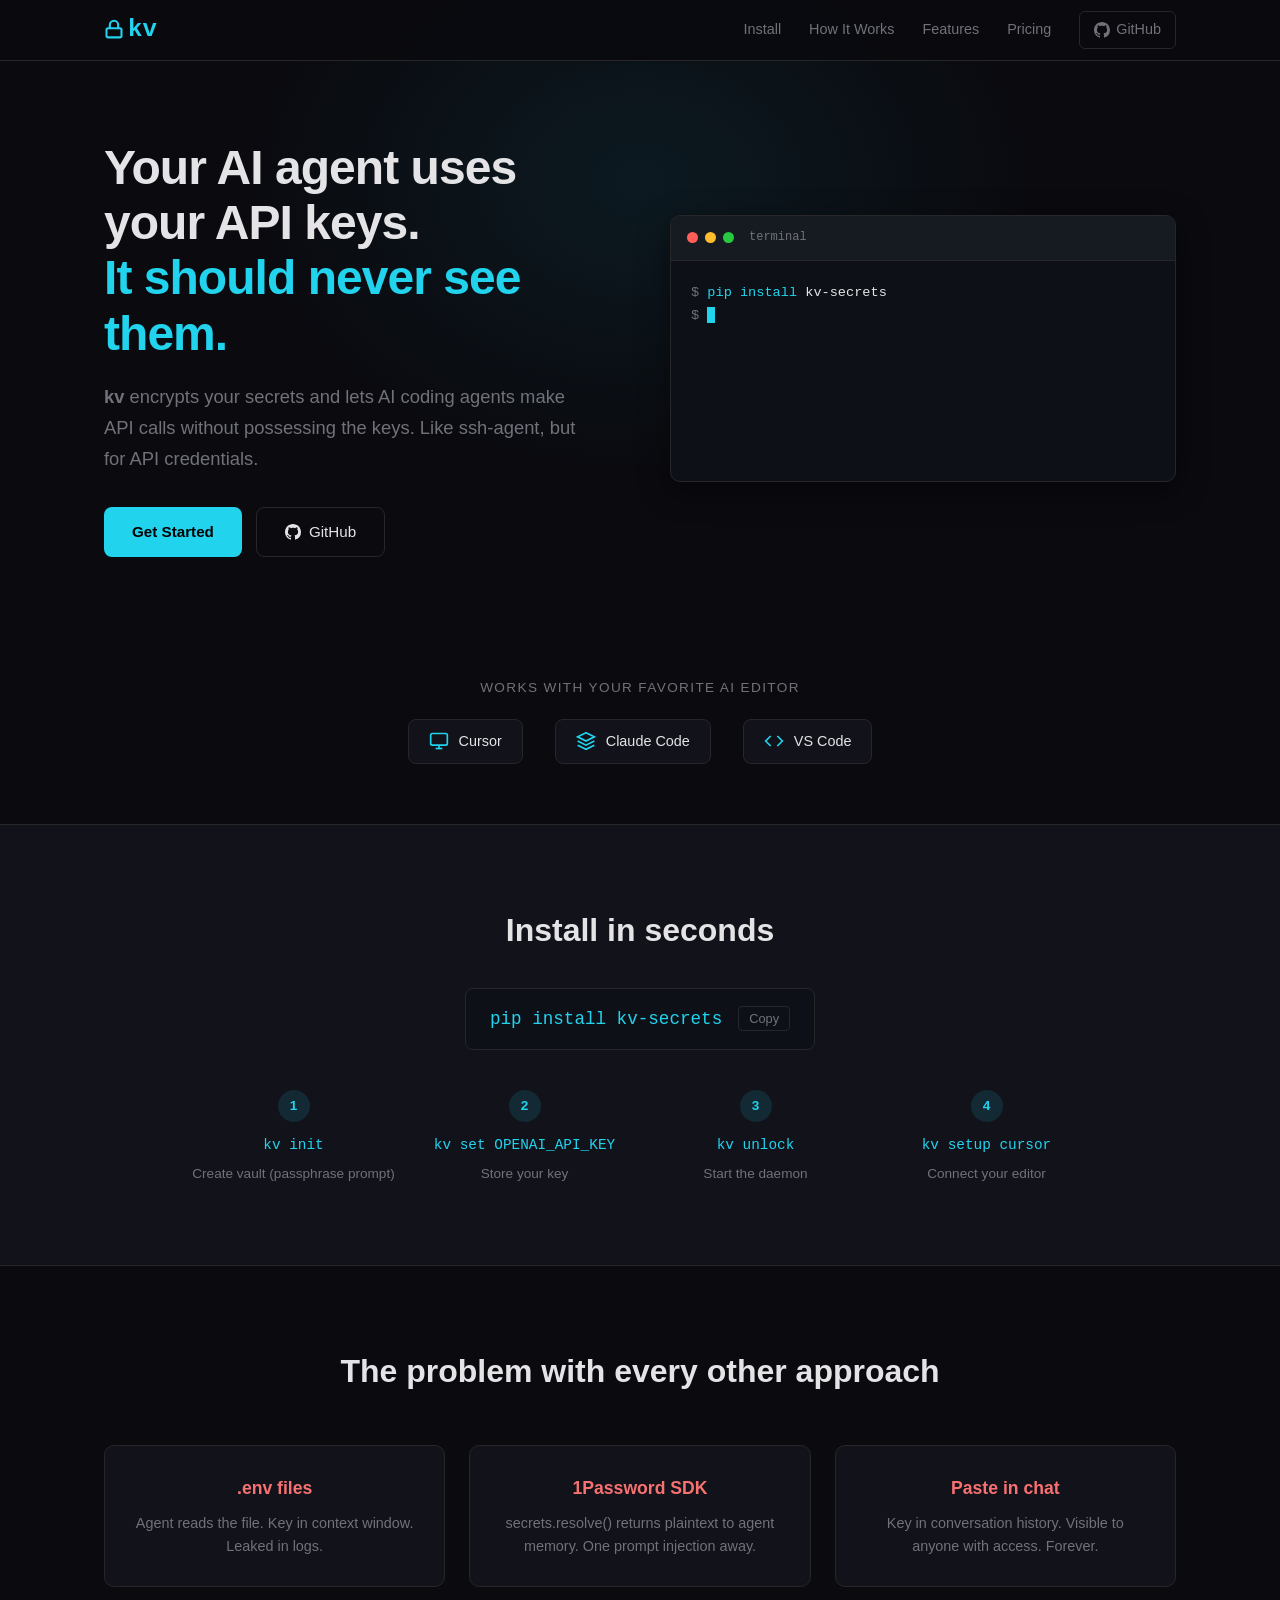
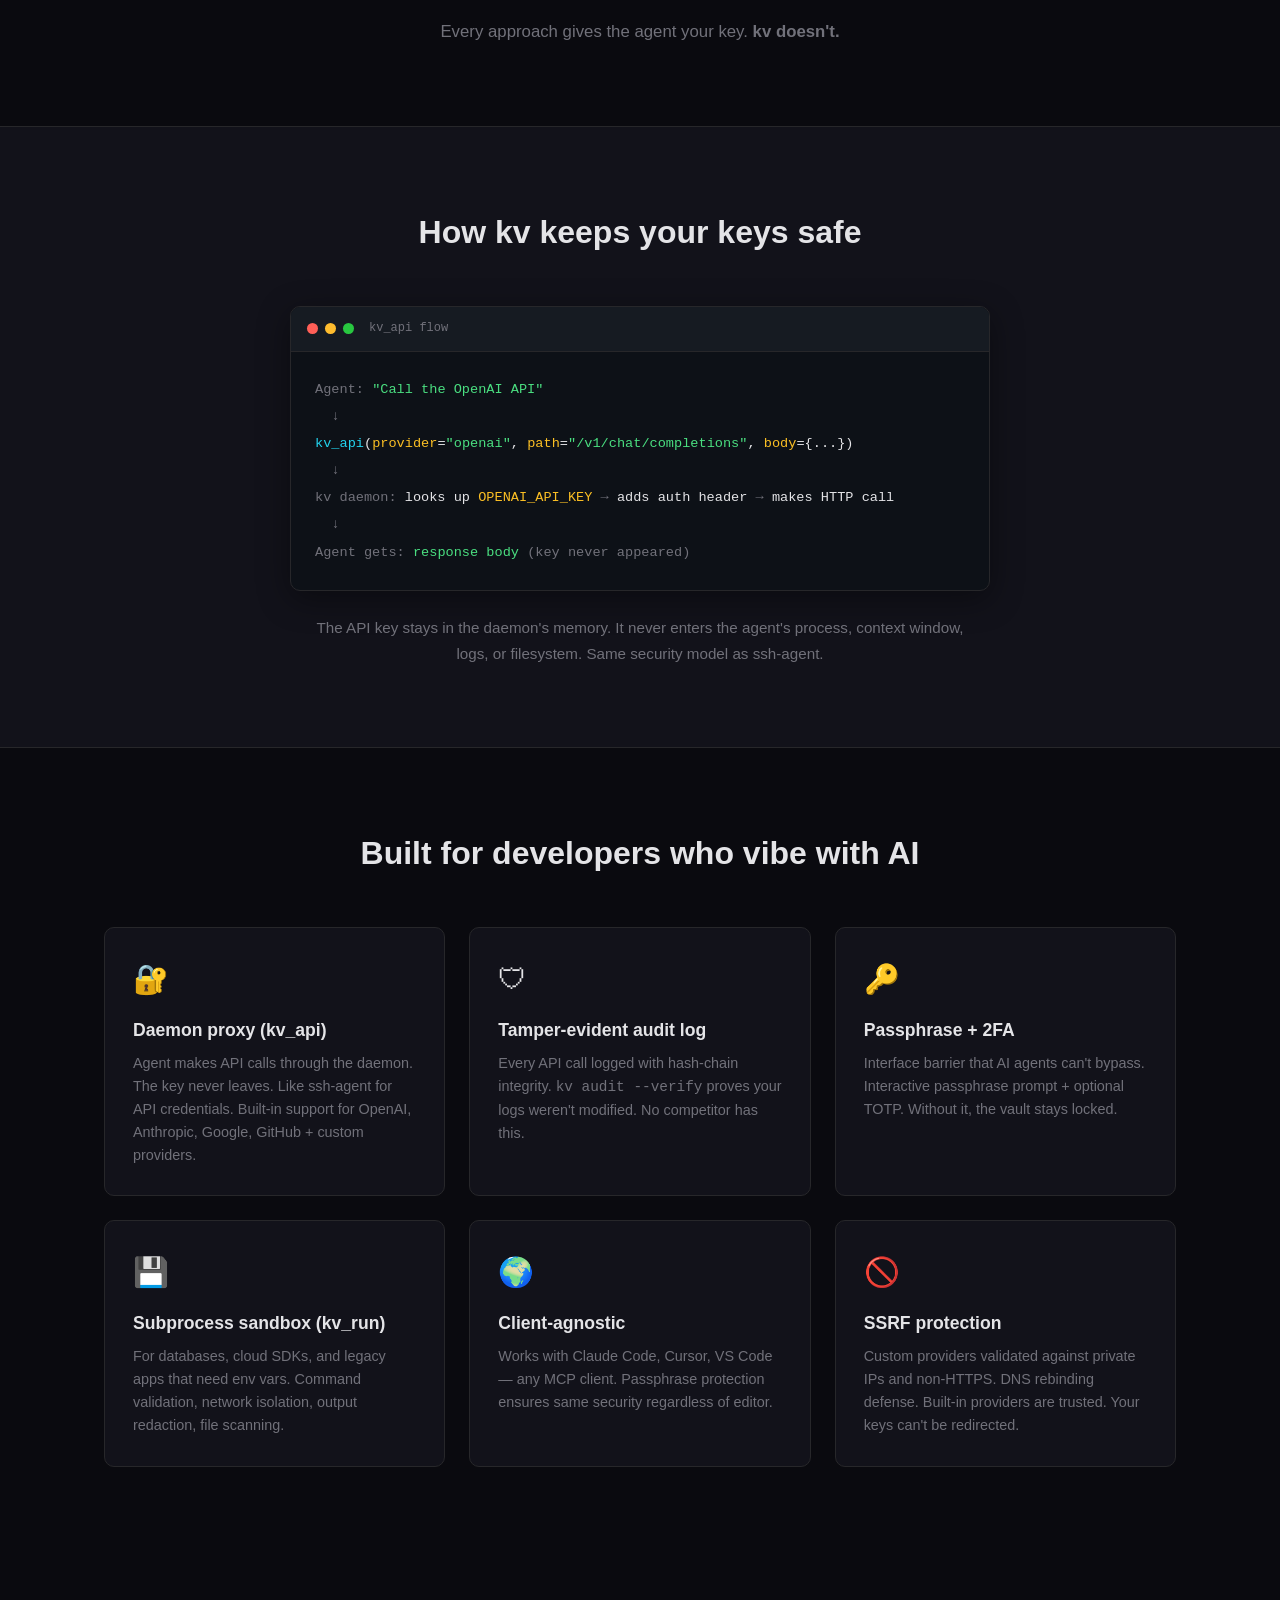
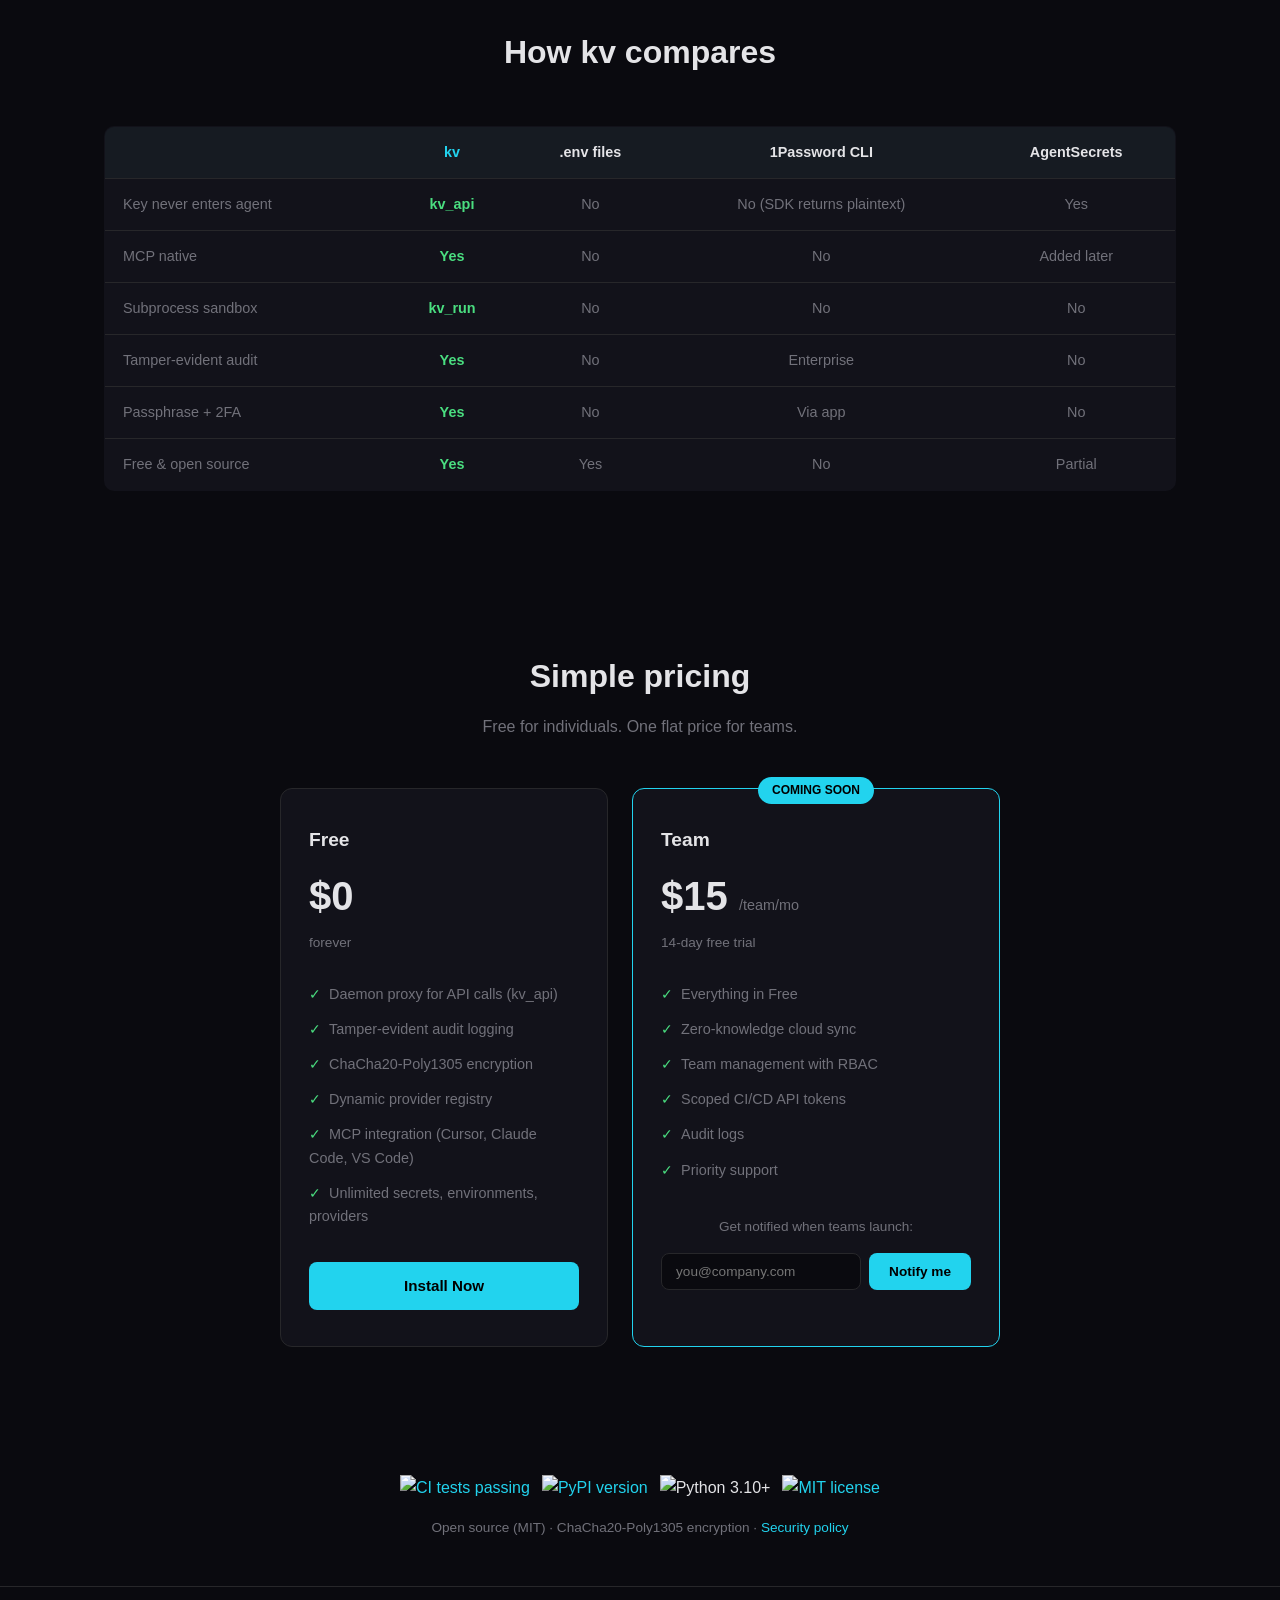
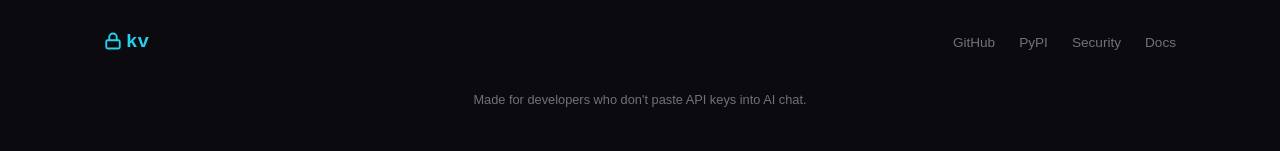
==== index.html @ 0b2876b9 "Redesign: lead with daemon model, kv_api, competitive positioning Content rewrite — same CSS/JS, new" ====
<!DOCTYPE html>
<html lang="en">
<head>
<meta charset="utf-8">
<meta name="viewport" content="width=device-width, initial-scale=1">
<title>kv — Encrypted Secrets Management for Developers & AI Agents</title>
<meta name="description" content="Stop pasting API keys into AI chat. kv encrypts secrets locally with ChaCha20-Poly1305 and lets your AI editor use them safely through MCP.">
<meta name="theme-color" content="#0a0a0f">
<meta property="og:title" content="kv — Encrypted Secrets for Developers & AI Agents">
<meta property="og:description" content="ChaCha20-Poly1305 encryption. MCP integration. Your AI agent never sees your secrets.">
<meta property="og:type" content="website">
<meta property="og:url" content="https://kvsecure.com">
<meta name="twitter:card" content="summary">
<meta name="twitter:title" content="kv — Encrypted Secrets for Developers & AI Agents">
<meta name="twitter:description" content="ChaCha20-Poly1305 encryption. MCP integration. Your AI agent never sees your secrets.">
<link rel="canonical" href="https://kvsecure.com/">
<script type="application/ld+json">
{"@context":"https://schema.org","@type":"SoftwareApplication","name":"kv","description":"Encrypted secrets management for developers and AI agents. ChaCha20-Poly1305 encryption with MCP integration.","url":"https://kvsecure.com","applicationCategory":"DeveloperApplication","operatingSystem":"Windows, macOS, Linux","offers":{"@type":"Offer","price":"0","priceCurrency":"USD"},"author":{"@type":"Organization","name":"kvsecure"}}
</script>
<link rel="icon" href="data:image/svg+xml,<svg xmlns='http://www.w3.org/2000/svg' viewBox='0 0 100 100'><text y='.9em' font-size='90'>&#x1F510;</text></svg>">
<style>
/* ── Variables ─────────────────────────────────────────── */
:root {
  --bg:          #0a0a0f;
  --bg-card:     #12121a;
  --bg-terminal: #0d1117;
  --bg-terminal-bar: #161b22;
  --text:        #e4e4e7;
  --text-muted:  #71717a;
  --accent:      #22d3ee;
  --accent-dim:  rgba(34,211,238,0.12);
  --green:       #4ade80;
  --yellow:      #fbbf24;
  --red:         #f87171;
  --border:      #27272a;
  --font:        -apple-system, BlinkMacSystemFont, "Segoe UI", Roboto, sans-serif;
  --mono:        "SF Mono", "Cascadia Code", "JetBrains Mono", "Fira Code", Consolas, monospace;
}

/* ── Reset / Base ──────────────────────────────────────── */
*, *::before, *::after { box-sizing: border-box; margin: 0; padding: 0; }
html { scroll-behavior: smooth; }
body {
  font-family: var(--font);
  background: var(--bg);
  color: var(--text);
  line-height: 1.6;
  -webkit-font-smoothing: antialiased;
}
a { color: var(--accent); text-decoration: none; }
a:hover { text-decoration: underline; }

/* ── Layout ────────────────────────────────────────────── */
.container { max-width: 1120px; margin: 0 auto; padding: 0 24px; }
section { padding: 80px 0; }

/* ── Skip link + Focus ────────────────────────────────── */
.skip-link {
  position: absolute; top: -100px; left: 16px;
  background: var(--accent); color: #000; padding: 8px 16px;
  border-radius: 4px; font-weight: 600; font-size: 0.9rem; z-index: 200;
}
.skip-link:focus { top: 8px; }
:focus-visible { outline: 2px solid var(--accent); outline-offset: 2px; }

/* ── Nav ───────────────────────────────────────────────── */
nav {
  position: fixed; top: 0; left: 0; right: 0; z-index: 100;
  background: rgba(10,10,15,0.85);
  backdrop-filter: blur(12px);
  border-bottom: 1px solid var(--border);
}
.nav-inner {
  max-width: 1120px; margin: 0 auto; padding: 0 24px;
  display: flex; align-items: center; justify-content: space-between;
  height: 60px;
}
.nav-logo { font-size: 1.5rem; font-weight: 700; color: var(--accent); font-family: var(--mono); }
.nav-links { display: flex; gap: 28px; align-items: center; }
.nav-links a { color: var(--text-muted); font-size: 0.9rem; }
.nav-links a:hover { color: var(--text); text-decoration: none; }
.nav-gh {
  display: inline-flex; align-items: center; gap: 6px;
  padding: 6px 14px; border: 1px solid var(--border); border-radius: 6px;
  font-size: 0.85rem; color: var(--text);
}
.nav-gh:hover { border-color: var(--text-muted); text-decoration: none; }
.nav-toggle { display: none; background: none; border: none; color: var(--text); font-size: 1.5rem; cursor: pointer; }

/* ── Hero ──────────────────────────────────────────────── */
.hero {
  padding-top: 140px; padding-bottom: 80px;
  position: relative; overflow: hidden;
}
.hero::before {
  content: "";
  position: absolute;
  top: -120px; left: 50%; transform: translateX(-50%);
  width: 800px; height: 600px;
  background: radial-gradient(ellipse, rgba(34,211,238,0.08) 0%, transparent 70%);
  pointer-events: none;
}
.hero-grid { display: grid; grid-template-columns: 1fr 1fr; gap: 60px; align-items: center; position: relative; }
.hero h1 { font-size: 3rem; line-height: 1.15; font-weight: 800; letter-spacing: -0.02em; margin-bottom: 20px; }
.hero h1 span { color: var(--accent); }
.hero .sub { font-size: 1.15rem; color: var(--text-muted); line-height: 1.7; margin-bottom: 32px; max-width: 480px; }
.hero-ctas { display: flex; gap: 14px; flex-wrap: wrap; }
.btn-primary {
  display: inline-flex; align-items: center; gap: 8px;
  padding: 12px 28px; background: var(--accent); color: #000; font-weight: 600;
  border-radius: 8px; font-size: 0.95rem; transition: opacity 0.15s;
}
.btn-primary:hover { opacity: 0.85; text-decoration: none; }
.btn-outline {
  display: inline-flex; align-items: center; gap: 8px;
  padding: 12px 28px; border: 1px solid var(--border); color: var(--text);
  border-radius: 8px; font-size: 0.95rem; transition: border-color 0.15s;
}
.btn-outline:hover { border-color: var(--text-muted); text-decoration: none; }

/* ── Works With ───────────────────────────────────────── */
.works-with {
  text-align: center; padding: 40px 0 60px;
}
.works-with p {
  font-size: 0.85rem; color: var(--text-muted); text-transform: uppercase;
  letter-spacing: 0.1em; margin-bottom: 20px;
}
.editor-badges {
  display: flex; justify-content: center; gap: 32px; flex-wrap: wrap;
}
.editor-badge {
  display: flex; align-items: center; gap: 10px;
  padding: 10px 20px;
  background: var(--bg-card); border: 1px solid var(--border); border-radius: 8px;
  font-size: 0.9rem; color: var(--text); font-weight: 500;
  transition: border-color 0.2s;
}
.editor-badge:hover { border-color: var(--accent); }
.editor-badge svg { width: 20px; height: 20px; }

/* ── Terminal ──────────────────────────────────────────── */
.terminal {
  background: var(--bg-terminal);
  border: 1px solid var(--border);
  border-radius: 10px;
  overflow: hidden;
  box-shadow: 0 8px 32px rgba(0,0,0,0.4);
}
.terminal-bar {
  display: flex; align-items: center; gap: 7px;
  padding: 12px 16px;
  background: var(--bg-terminal-bar);
  border-bottom: 1px solid var(--border);
}
.dot { width: 11px; height: 11px; border-radius: 50%; }
.dot-r { background: #ff5f57; }
.dot-y { background: #febc2e; }
.dot-g { background: #28c840; }
.terminal-bar span { margin-left: 8px; font-size: 0.75rem; color: var(--text-muted); font-family: var(--mono); }
.terminal pre {
  padding: 20px; margin: 0;
  font-family: var(--mono); font-size: 0.85rem; line-height: 1.75;
  overflow-x: auto; color: var(--text);
}
.terminal .p  { color: var(--text-muted); }
.terminal .c  { color: var(--accent); }
.terminal .v  { color: var(--green); }
.terminal .k  { color: var(--yellow); }
.terminal .o  { color: var(--text-muted); }
.terminal .r  { color: var(--red); }

/* Hero terminal typing cursor */
#hero-terminal pre { min-height: 220px; }
.cursor-blink {
  display: inline-block; width: 8px; height: 16px;
  background: var(--accent); vertical-align: text-bottom;
  animation: blink 1s step-end infinite;
}
@keyframes blink { 50% { opacity: 0; } }

/* ── Install ───────────────────────────────────────────── */
.install { text-align: center; background: var(--bg-card); border-top: 1px solid var(--border); border-bottom: 1px solid var(--border); }
.install h2 { font-size: 2rem; margin-bottom: 32px; font-weight: 700; }
.install-cmd {
  display: inline-flex; align-items: center; gap: 16px;
  background: var(--bg-terminal); border: 1px solid var(--border); border-radius: 8px;
  padding: 16px 24px; font-family: var(--mono); font-size: 1.1rem;
  margin-bottom: 40px;
}
.install-cmd code { color: var(--accent); }
.copy-btn {
  background: none; border: 1px solid var(--border); color: var(--text-muted);
  padding: 4px 10px; border-radius: 4px; cursor: pointer; font-size: 0.8rem;
  font-family: var(--font); transition: color 0.15s;
}
.copy-btn:hover { color: var(--text); border-color: var(--text-muted); }
.quickstart { display: grid; grid-template-columns: repeat(4, 1fr); gap: 24px; max-width: 900px; margin: 0 auto; }
.qs-step { text-align: center; }
.qs-step .num { display: inline-flex; align-items: center; justify-content: center; width: 32px; height: 32px; border-radius: 50%; background: var(--accent-dim); color: var(--accent); font-weight: 700; font-size: 0.85rem; margin-bottom: 12px; }
.qs-step code { display: block; font-family: var(--mono); font-size: 0.9rem; color: var(--accent); margin-bottom: 6px; }
.qs-step p { font-size: 0.85rem; color: var(--text-muted); }

/* ── The Problem ──────────────────────────────────────── */
.the-problem h2 { font-size: 2rem; text-align: center; margin-bottom: 48px; font-weight: 700; }
.problem-grid { display: grid; grid-template-columns: repeat(3, 1fr); gap: 24px; margin-bottom: 32px; }
.problem-card {
  background: var(--bg-card); border: 1px solid var(--border); border-radius: 10px;
  padding: 28px; text-align: center;
}
.problem-card h3 { font-size: 1.1rem; margin-bottom: 10px; font-weight: 600; color: var(--red); }
.problem-card p { font-size: 0.9rem; color: var(--text-muted); line-height: 1.6; }
.problem-bottom { text-align: center; font-size: 1.05rem; color: var(--text-muted); }

/* ── How kv Works ─────────────────────────────────────── */
.how-kv-works { background: var(--bg-card); border-top: 1px solid var(--border); border-bottom: 1px solid var(--border); }
.how-kv-works h2 { font-size: 2rem; text-align: center; margin-bottom: 48px; font-weight: 700; }
.how-kv-works .terminal { max-width: 700px; margin: 0 auto 24px; }
.how-kv-works .terminal pre { font-size: 0.85rem; padding: 24px; line-height: 2; }
.how-kv-caption { text-align: center; max-width: 680px; margin: 0 auto; font-size: 0.95rem; color: var(--text-muted); line-height: 1.7; }

/* ── Features ──────────────────────────────────────────── */
.features h2 { font-size: 2rem; text-align: center; margin-bottom: 48px; font-weight: 700; }
.features-grid { display: grid; grid-template-columns: repeat(3, 1fr); gap: 24px; }
.feature-card {
  background: var(--bg-card); border: 1px solid var(--border); border-radius: 10px;
  padding: 28px; transition: border-color 0.2s, transform 0.2s;
}
.feature-card:hover { border-color: var(--accent); }
.feature-icon { font-size: 1.8rem; margin-bottom: 14px; }
.feature-card h3 { font-size: 1.1rem; margin-bottom: 8px; font-weight: 600; }
.feature-card p { font-size: 0.9rem; color: var(--text-muted); line-height: 1.6; }
.coming { display: inline-block; font-size: 0.7rem; background: var(--accent-dim); color: var(--accent); padding: 2px 8px; border-radius: 4px; margin-left: 8px; vertical-align: middle; }

/* ── Comparison ───────────────────────────────────────── */
.comparison h2 { font-size: 2rem; text-align: center; margin-bottom: 48px; font-weight: 700; }
.comparison-table-wrap { overflow-x: auto; }
.comparison-table {
  width: 100%; border-collapse: collapse; font-size: 0.9rem;
  background: var(--bg-card); border: 1px solid var(--border); border-radius: 10px;
  overflow: hidden;
}
.comparison-table th, .comparison-table td {
  padding: 14px 18px; text-align: center; border-bottom: 1px solid var(--border);
}
.comparison-table th { font-weight: 600; color: var(--text); background: var(--bg-terminal-bar); }
.comparison-table th:first-child, .comparison-table td:first-child { text-align: left; font-weight: 500; }
.comparison-table td { color: var(--text-muted); }
.comparison-table td:nth-child(2) { color: var(--green); font-weight: 600; }
.comparison-table tr:last-child td { border-bottom: none; }
.comparison-table thead th:nth-child(2) { color: var(--accent); }

/* ── Pricing ───────────────────────────────────────────── */
.pricing h2 { font-size: 2rem; text-align: center; margin-bottom: 12px; font-weight: 700; }
.pricing .sub { text-align: center; color: var(--text-muted); margin-bottom: 48px; font-size: 1rem; }
.pricing-grid { display: grid; grid-template-columns: repeat(2, 1fr); gap: 24px; max-width: 720px; margin: 0 auto; }
.price-card {
  background: var(--bg-card); border: 1px solid var(--border); border-radius: 12px;
  padding: 36px 28px; position: relative; transition: border-color 0.2s, transform 0.2s;
}
.price-card.featured { border-color: var(--accent); }
.price-card .badge {
  position: absolute; top: -12px; left: 50%; transform: translateX(-50%);
  background: var(--accent); color: #000; font-size: 0.75rem; font-weight: 700;
  padding: 4px 14px; border-radius: 20px;
}
.price-card h3 { font-size: 1.2rem; margin-bottom: 8px; }
.price-amount { font-size: 2.5rem; font-weight: 800; margin-bottom: 4px; }
.price-amount small { font-size: 0.9rem; font-weight: 400; color: var(--text-muted); }
.price-period { font-size: 0.85rem; color: var(--text-muted); margin-bottom: 24px; }
.price-features { list-style: none; margin-bottom: 28px; }
.price-features li { padding: 6px 0; font-size: 0.9rem; color: var(--text-muted); }
.price-features li::before { content: "\2713 "; color: var(--green); margin-right: 8px; }
.price-cta { display: block; text-align: center; padding: 12px; border-radius: 8px; font-weight: 600; font-size: 0.95rem; }
.price-cta-primary { background: var(--accent); color: #000; }
.price-cta-primary:hover { opacity: 0.85; text-decoration: none; }
.price-cta-soon {
  background: var(--bg); border: 1px solid var(--border); color: var(--text-muted);
  cursor: default;
}

/* ── Footer ────────────────────────────────────────────── */
footer {
  border-top: 1px solid var(--border);
  padding: 40px 0;
}
.footer-inner { display: flex; justify-content: space-between; align-items: center; flex-wrap: wrap; gap: 16px; }
.footer-brand { font-family: var(--mono); font-weight: 700; color: var(--accent); font-size: 1.2rem; }
.footer-links { display: flex; gap: 24px; }
.footer-links a { color: var(--text-muted); font-size: 0.85rem; }
.footer-links a:hover { color: var(--text); }
.footer-tagline { width: 100%; text-align: center; color: var(--text-muted); font-size: 0.8rem; margin-top: 16px; }

/* ── Trust Strip ───────────────────────────────────────── */
.trust-strip { text-align: center; padding: 48px 0; }
.trust-badges { display: flex; gap: 12px; justify-content: center; flex-wrap: wrap; margin-bottom: 16px; }
.trust-badges img { height: 22px; }
.trust-text { color: var(--text-muted); font-size: 0.85rem; }
.trust-text a { color: var(--accent); }

/* ── Waitlist ──────────────────────────────────────────── */
.waitlist-form { display: flex; gap: 8px; margin-top: 16px; max-width: 360px; }
.waitlist-form input { flex: 1; padding: 10px 14px; border: 1px solid var(--border); border-radius: 8px; background: var(--bg); color: var(--text); font-size: 0.85rem; font-family: var(--font); }
.waitlist-form input:focus { outline: none; border-color: var(--accent); }
.waitlist-form button { padding: 10px 20px; border: none; border-radius: 8px; background: var(--accent); color: #000; font-weight: 600; font-size: 0.85rem; cursor: pointer; white-space: nowrap; }
.waitlist-form button:hover { opacity: 0.85; }
.waitlist-msg { font-size: 0.8rem; color: var(--green); margin-top: 8px; display: none; }

/* ── Scroll Reveal ─────────────────────────────────────── */
.reveal {
  opacity: 0; transform: translateY(30px);
  transition: opacity 0.6s ease, transform 0.6s ease;
}
.reveal.visible {
  opacity: 1; transform: translateY(0);
}

/* ── Responsive ────────────────────────────────────────── */
@media (max-width: 1023px) {
  .hero-grid { grid-template-columns: 1fr; gap: 40px; }
  .features-grid { grid-template-columns: repeat(2, 1fr); }
  .problem-grid { grid-template-columns: repeat(2, 1fr); }
  .quickstart { grid-template-columns: repeat(2, 1fr); }
}
@media (max-width: 767px) {
  .hero h1 { font-size: 2rem; }
  .hero .sub { font-size: 1rem; }
  section { padding: 56px 0; }
  .features-grid { grid-template-columns: 1fr; }
  .problem-grid { grid-template-columns: 1fr; }
  .quickstart { grid-template-columns: 1fr; }
  .pricing-grid { grid-template-columns: 1fr; }
  .nav-links { display: none; position: absolute; top: 60px; left: 0; right: 0; background: var(--bg); border-bottom: 1px solid var(--border); flex-direction: column; padding: 20px 24px; gap: 16px; }
  .nav-links.open { display: flex; }
  .nav-toggle { display: block; }
  .footer-inner { justify-content: center; text-align: center; }
  .editor-badges { gap: 16px; }
  .comparison-table { font-size: 0.8rem; }
  .comparison-table th, .comparison-table td { padding: 10px 12px; }
}

/* ── Animations (respects reduced-motion) ──────────────── */
@media (prefers-reduced-motion: no-preference) {
  .feature-card:hover, .price-card:hover { transform: translateY(-2px); }
}
@media (prefers-reduced-motion: reduce) {
  .reveal { opacity: 1; transform: none; transition: none; }
  .cursor-blink { animation: none; }
}
</style>
</head>
<body>
<a class="skip-link" href="#install">Skip to content</a>

<!-- ── Nav ──────────────────────────────────────────────── -->
<nav>
  <div class="nav-inner">
    <a href="/" class="nav-logo"><svg width="20" height="20" viewBox="0 0 24 24" fill="none" stroke="currentColor" stroke-width="2.5" stroke-linecap="round" stroke-linejoin="round" style="vertical-align:-3px;margin-right:4px"><rect x="3" y="11" width="18" height="11" rx="2"/><path d="M7 11V7a5 5 0 0110 0v4"/></svg>kv</a>
    <button class="nav-toggle" id="nav-toggle" aria-label="Menu" aria-expanded="false">&#9776;</button>
    <div class="nav-links">
      <a href="#install">Install</a>
      <a href="#how-kv-works">How It Works</a>
      <a href="#features">Features</a>
      <a href="#pricing">Pricing</a>
      <a href="https://github.com/SatishoBananamoto/kv-secrets" class="nav-gh">
        <svg width="16" height="16" viewBox="0 0 16 16" fill="currentColor"><path d="M8 0C3.58 0 0 3.58 0 8c0 3.54 2.29 6.53 5.47 7.59.4.07.55-.17.55-.38 0-.19-.01-.82-.01-1.49-2.01.37-2.53-.49-2.69-.94-.09-.23-.48-.94-.82-1.13-.28-.15-.68-.52-.01-.53.63-.01 1.08.58 1.23.82.72 1.21 1.87.87 2.33.66.07-.52.28-.87.51-1.07-1.78-.2-3.64-.89-3.64-3.95 0-.87.31-1.59.82-2.15-.08-.2-.36-1.02.08-2.12 0 0 .67-.21 2.2.82.64-.18 1.32-.27 2-.27.68 0 1.36.09 2 .27 1.53-1.04 2.2-.82 2.2-.82.44 1.1.16 1.92.08 2.12.51.56.82 1.27.82 2.15 0 3.07-1.87 3.75-3.65 3.95.29.25.54.73.54 1.48 0 1.07-.01 1.93-.01 2.2 0 .21.15.46.55.38A8.013 8.013 0 0016 8c0-4.42-3.58-8-8-8z"/></svg>
        GitHub
      </a>
    </div>
  </div>
</nav>

<main>
<!-- ── Hero ─────────────────────────────────────────────── -->
<section class="hero">
  <div class="container">
    <div class="hero-grid">
      <div>
        <h1>Your AI agent uses your API keys.<br><span>It should never see them.</span></h1>
        <p class="sub"><strong>kv</strong> encrypts your secrets and lets AI coding agents make API calls without possessing the keys. Like ssh-agent, but for API credentials.</p>
        <div class="hero-ctas">
          <a href="#install" class="btn-primary">Get Started</a>
          <a href="https://github.com/SatishoBananamoto/kv-secrets" class="btn-outline">
            <svg width="16" height="16" viewBox="0 0 16 16" fill="currentColor"><path d="M8 0C3.58 0 0 3.58 0 8c0 3.54 2.29 6.53 5.47 7.59.4.07.55-.17.55-.38 0-.19-.01-.82-.01-1.49-2.01.37-2.53-.49-2.69-.94-.09-.23-.48-.94-.82-1.13-.28-.15-.68-.52-.01-.53.63-.01 1.08.58 1.23.82.72 1.21 1.87.87 2.33.66.07-.52.28-.87.51-1.07-1.78-.2-3.64-.89-3.64-3.95 0-.87.31-1.59.82-2.15-.08-.2-.36-1.02.08-2.12 0 0 .67-.21 2.2.82.64-.18 1.32-.27 2-.27.68 0 1.36.09 2 .27 1.53-1.04 2.2-.82 2.2-.82.44 1.1.16 1.92.08 2.12.51.56.82 1.27.82 2.15 0 3.07-1.87 3.75-3.65 3.95.29.25.54.73.54 1.48 0 1.07-.01 1.93-.01 2.2 0 .21.15.46.55.38A8.013 8.013 0 0016 8c0-4.42-3.58-8-8-8z"/></svg>
            GitHub
          </a>
        </div>
      </div>
      <div class="terminal" id="hero-terminal">
        <div class="terminal-bar">
          <div class="dot dot-r"></div><div class="dot dot-y"></div><div class="dot dot-g"></div>
          <span>terminal</span>
        </div>
        <pre id="typed-output"></pre>
      </div>
    </div>
  </div>
</section>

<!-- ── Works With ──────────────────────────────────────── -->
<div class="works-with reveal">
  <div class="container">
    <p>Works with your favorite AI editor</p>
    <div class="editor-badges">
      <div class="editor-badge">
        <svg viewBox="0 0 24 24" fill="none" stroke="var(--accent)" stroke-width="2"><rect x="2" y="3" width="20" height="14" rx="2"/><line x1="8" y1="21" x2="16" y2="21"/><line x1="12" y1="17" x2="12" y2="21"/></svg>
        Cursor
      </div>
      <div class="editor-badge">
        <svg viewBox="0 0 24 24" fill="none" stroke="var(--accent)" stroke-width="2"><path d="M12 2L2 7l10 5 10-5-10-5z"/><path d="M2 17l10 5 10-5"/><path d="M2 12l10 5 10-5"/></svg>
        Claude Code
      </div>
      <div class="editor-badge">
        <svg viewBox="0 0 24 24" fill="none" stroke="var(--accent)" stroke-width="2"><polyline points="16 18 22 12 16 6"/><polyline points="8 6 2 12 8 18"/></svg>
        VS Code
      </div>
    </div>
  </div>
</div>

<!-- ── Install ─────────────────────────────────────────── -->
<section class="install reveal" id="install">
  <div class="container">
    <h2>Install in seconds</h2>
    <div class="install-cmd">
      <code>pip install kv-secrets</code>
      <button class="copy-btn" id="copy-btn">Copy</button>
    </div>
    <div class="quickstart">
      <div class="qs-step">
        <div class="num">1</div>
        <code>kv init</code>
        <p>Create vault (passphrase prompt)</p>
      </div>
      <div class="qs-step">
        <div class="num">2</div>
        <code>kv set OPENAI_API_KEY</code>
        <p>Store your key</p>
      </div>
      <div class="qs-step">
        <div class="num">3</div>
        <code>kv unlock</code>
        <p>Start the daemon</p>
      </div>
      <div class="qs-step">
        <div class="num">4</div>
        <code>kv setup cursor</code>
        <p>Connect your editor</p>
      </div>
    </div>
  </div>
</section>

<!-- ── The Problem ─────────────────────────────────────── -->
<section class="the-problem reveal" id="the-problem">
  <div class="container">
    <h2>The problem with every other approach</h2>
    <div class="problem-grid">
      <div class="problem-card">
        <h3>.env files</h3>
        <p>Agent reads the file. Key in context window. Leaked in logs.</p>
      </div>
      <div class="problem-card">
        <h3>1Password SDK</h3>
        <p>secrets.resolve() returns plaintext to agent memory. One prompt injection away.</p>
      </div>
      <div class="problem-card">
        <h3>Paste in chat</h3>
        <p>Key in conversation history. Visible to anyone with access. Forever.</p>
      </div>
    </div>
    <p class="problem-bottom">Every approach gives the agent your key. <strong>kv doesn't.</strong></p>
  </div>
</section>

<!-- ── How kv Works ────────────────────────────────────── -->
<section class="how-kv-works reveal" id="how-kv-works">
  <div class="container">
    <h2>How kv keeps your keys safe</h2>
    <div class="terminal">
      <div class="terminal-bar">
        <div class="dot dot-r"></div><div class="dot dot-y"></div><div class="dot dot-g"></div>
        <span>kv_api flow</span>
      </div>
<pre>
<span class="o">Agent:</span> <span class="v">"Call the OpenAI API"</span>
  <span class="o">&#8595;</span>
<span class="c">kv_api</span>(<span class="k">provider</span>=<span class="v">"openai"</span>, <span class="k">path</span>=<span class="v">"/v1/chat/completions"</span>, <span class="k">body</span>={...})
  <span class="o">&#8595;</span>
<span class="o">kv daemon:</span> looks up <span class="k">OPENAI_API_KEY</span> <span class="o">&#8594;</span> adds auth header <span class="o">&#8594;</span> makes HTTP call
  <span class="o">&#8595;</span>
<span class="o">Agent gets:</span> <span class="v">response body</span> <span class="o">(key never appeared)</span>
</pre>
    </div>
    <p class="how-kv-caption">The API key stays in the daemon's memory. It never enters the agent's process, context window, logs, or filesystem. Same security model as ssh-agent.</p>
  </div>
</section>

<!-- ── Features ────────────────────────────────────────── -->
<section class="features reveal" id="features">
  <div class="container">
    <h2>Built for developers who vibe with AI</h2>
    <div class="features-grid">

      <div class="feature-card">
        <div class="feature-icon">&#x1F510;</div>
        <h3>Daemon proxy (kv_api)</h3>
        <p>Agent makes API calls through the daemon. The key never leaves. Like ssh-agent for API credentials. Built-in support for OpenAI, Anthropic, Google, GitHub + custom providers.</p>
      </div>

      <div class="feature-card">
        <div class="feature-icon">&#x1F6E1;</div>
        <h3>Tamper-evident audit log</h3>
        <p>Every API call logged with hash-chain integrity. <code>kv audit --verify</code> proves your logs weren't modified. No competitor has this.</p>
      </div>

      <div class="feature-card">
        <div class="feature-icon">&#x1F511;</div>
        <h3>Passphrase + 2FA</h3>
        <p>Interface barrier that AI agents can't bypass. Interactive passphrase prompt + optional TOTP. Without it, the vault stays locked.</p>
      </div>

      <div class="feature-card">
        <div class="feature-icon">&#x1F4BE;</div>
        <h3>Subprocess sandbox (kv_run)</h3>
        <p>For databases, cloud SDKs, and legacy apps that need env vars. Command validation, network isolation, output redaction, file scanning.</p>
      </div>

      <div class="feature-card">
        <div class="feature-icon">&#x1F30D;</div>
        <h3>Client-agnostic</h3>
        <p>Works with Claude Code, Cursor, VS Code &mdash; any MCP client. Passphrase protection ensures same security regardless of editor.</p>
      </div>

      <div class="feature-card">
        <div class="feature-icon">&#x1F6AB;</div>
        <h3>SSRF protection</h3>
        <p>Custom providers validated against private IPs and non-HTTPS. DNS rebinding defense. Built-in providers are trusted. Your keys can't be redirected.</p>
      </div>

    </div>
  </div>
</section>

<!-- ── Comparison ──────────────────────────────────────── -->
<section class="comparison reveal" id="comparison">
  <div class="container">
    <h2>How kv compares</h2>
    <div class="comparison-table-wrap">
      <table class="comparison-table">
        <thead>
          <tr>
            <th></th>
            <th>kv</th>
            <th>.env files</th>
            <th>1Password CLI</th>
            <th>AgentSecrets</th>
          </tr>
        </thead>
        <tbody>
          <tr>
            <td>Key never enters agent</td>
            <td>kv_api</td>
            <td>No</td>
            <td>No (SDK returns plaintext)</td>
            <td>Yes</td>
          </tr>
          <tr>
            <td>MCP native</td>
            <td>Yes</td>
            <td>No</td>
            <td>No</td>
            <td>Added later</td>
          </tr>
          <tr>
            <td>Subprocess sandbox</td>
            <td>kv_run</td>
            <td>No</td>
            <td>No</td>
            <td>No</td>
          </tr>
          <tr>
            <td>Tamper-evident audit</td>
            <td>Yes</td>
            <td>No</td>
            <td>Enterprise</td>
            <td>No</td>
          </tr>
          <tr>
            <td>Passphrase + 2FA</td>
            <td>Yes</td>
            <td>No</td>
            <td>Via app</td>
            <td>No</td>
          </tr>
          <tr>
            <td>Free &amp; open source</td>
            <td>Yes</td>
            <td>Yes</td>
            <td>No</td>
            <td>Partial</td>
          </tr>
        </tbody>
      </table>
    </div>
  </div>
</section>

<!-- ── Pricing ─────────────────────────────────────────── -->
<section class="pricing reveal" id="pricing">
  <div class="container">
    <h2>Simple pricing</h2>
    <p class="sub">Free for individuals. One flat price for teams.</p>
    <div class="pricing-grid">

      <div class="price-card">
        <h3>Free</h3>
        <div class="price-amount">$0</div>
        <div class="price-period">forever</div>
        <ul class="price-features">
          <li>Daemon proxy for API calls (kv_api)</li>
          <li>Tamper-evident audit logging</li>
          <li>ChaCha20-Poly1305 encryption</li>
          <li>Dynamic provider registry</li>
          <li>MCP integration (Cursor, Claude Code, VS Code)</li>
          <li>Unlimited secrets, environments, providers</li>
        </ul>
        <a href="#install" class="price-cta price-cta-primary">Install Now</a>
      </div>

      <div class="price-card featured">
        <div class="badge">COMING SOON</div>
        <h3>Team</h3>
        <div class="price-amount">$15 <small>/team/mo</small></div>
        <div class="price-period">14-day free trial</div>
        <ul class="price-features">
          <li>Everything in Free</li>
          <li>Zero-knowledge cloud sync</li>
          <li>Team management with RBAC</li>
          <li>Scoped CI/CD API tokens</li>
          <li>Audit logs</li>
          <li>Priority support</li>
        </ul>
        <div style="text-align:center">
          <p style="color:var(--text-muted);font-size:0.85rem;margin-bottom:4px;">Get notified when teams launch:</p>
          <form class="waitlist-form" id="waitlist-form">
            <input type="email" placeholder="you@company.com" required aria-label="Email for team waitlist">
            <button type="submit">Notify me</button>
          </form>
          <p class="waitlist-msg" id="waitlist-msg">You're on the list!</p>
        </div>
      </div>

    </div>
  </div>
</section>

<!-- ── Trust Strip ────────────────────────────────────────── -->
<section class="trust-strip reveal">
  <div class="container">
    <div class="trust-badges">
      <a href="https://github.com/SatishoBananamoto/kv-secrets/actions/workflows/test.yml"><img src="https://github.com/SatishoBananamoto/kv-secrets/actions/workflows/test.yml/badge.svg" alt="CI tests passing"></a>
      <a href="https://pypi.org/project/kv-secrets/"><img src="https://img.shields.io/pypi/v/kv-secrets" alt="PyPI version"></a>
      <img src="https://img.shields.io/pypi/pyversions/kv-secrets" alt="Python 3.10+">
      <a href="https://github.com/SatishoBananamoto/kv-secrets/blob/main/LICENSE"><img src="https://img.shields.io/github/license/SatishoBananamoto/kv-secrets" alt="MIT license"></a>
    </div>
    <p class="trust-text">Open source (MIT) &middot; ChaCha20-Poly1305 encryption &middot; <a href="https://github.com/SatishoBananamoto/kv-secrets/blob/main/SECURITY.md">Security policy</a></p>
  </div>
</section>

</main>

<!-- ── Footer ──────────────────────────────────────────── -->
<footer>
  <div class="container">
    <div class="footer-inner">
      <div class="footer-brand"><svg width="18" height="18" viewBox="0 0 24 24" fill="none" stroke="currentColor" stroke-width="2.5" stroke-linecap="round" stroke-linejoin="round" style="vertical-align:-3px;margin-right:4px"><rect x="3" y="11" width="18" height="11" rx="2"/><path d="M7 11V7a5 5 0 0110 0v4"/></svg>kv</div>
      <div class="footer-links">
        <a href="https://github.com/SatishoBananamoto/kv-secrets">GitHub</a>
        <a href="https://pypi.org/project/kv-secrets/">PyPI</a>
        <a href="https://github.com/SatishoBananamoto/kv-secrets/blob/main/SECURITY.md">Security</a>
        <a href="https://github.com/SatishoBananamoto/kv-secrets#readme">Docs</a>
      </div>
      <p class="footer-tagline">Made for developers who don't paste API keys into AI chat.</p>
    </div>
  </div>
</footer>

<!-- ── Scripts ─────────────────────────────────────────── -->
<script>
// ── Typing animation for hero terminal ──
(function() {
  const lines = [
    { text: '$ ', cls: 'p', delay: 0 },
    { text: 'pip install', cls: 'c', delay: 0 },
    { text: ' kv-secrets', cls: '', delay: 0 },
    { text: '\n', delay: 300 },
    { text: '$ ', cls: 'p', delay: 200 },
    { text: 'kv init', cls: 'c', delay: 0 },
    { text: '\n', delay: 200 },
    { text: '  vault created (passphrase-protected)\n\n', cls: 'o', delay: 100, instant: true },
    { text: '$ ', cls: 'p', delay: 200 },
    { text: 'kv set', cls: 'c', delay: 0 },
    { text: ' ', cls: '', delay: 0 },
    { text: 'OPENAI_API_KEY', cls: 'k', delay: 0 },
    { text: '\n', delay: 200 },
    { text: '  OPENAI_API_KEY saved (dev) [encrypted]\n\n', cls: 'o', delay: 100, instant: true },
    { text: '$ ', cls: 'p', delay: 200 },
    { text: 'kv unlock', cls: 'c', delay: 0 },
    { text: '\n', delay: 200 },
    { text: '  vault unlocked (PID 1234)\n', cls: 'v', delay: 100, instant: true },
    { text: '  Your AI agent can now use kv_api.\n', cls: 'o', delay: 50, instant: true },
    { text: '  The key never leaves the daemon.', cls: 'o', delay: 0, instant: true },
  ];

  const out = document.getElementById('typed-output');
  if (!out) return;

  // Respect reduced motion
  if (window.matchMedia('(prefers-reduced-motion: reduce)').matches) {
    // Just dump everything instantly
    lines.forEach(l => {
      if (l.text === '\n' || l.text === '\n\n') {
        out.appendChild(document.createTextNode(l.text));
      } else {
        const span = document.createElement('span');
        if (l.cls) span.className = l.cls;
        span.textContent = l.text;
        out.appendChild(span);
      }
    });
    return;
  }

  let lineIdx = 0;
  let charIdx = 0;
  let currentSpan = null;
  const cursor = document.createElement('span');
  cursor.className = 'cursor-blink';
  cursor.textContent = '\u00A0';
  out.appendChild(cursor);

  function typeNext() {
    if (lineIdx >= lines.length) {
      cursor.remove();
      return;
    }
    const seg = lines[lineIdx];

    // Newlines
    if (seg.text === '\n' || seg.text === '\n\n') {
      out.insertBefore(document.createTextNode(seg.text), cursor);
      lineIdx++;
      charIdx = 0;
      currentSpan = null;
      setTimeout(typeNext, seg.delay || 100);
      return;
    }

    // Instant output lines (command responses)
    if (seg.instant) {
      const span = document.createElement('span');
      if (seg.cls) span.className = seg.cls;
      span.textContent = seg.text;
      out.insertBefore(span, cursor);
      lineIdx++;
      charIdx = 0;
      currentSpan = null;
      setTimeout(typeNext, seg.delay || 50);
      return;
    }

    // Typed characters
    if (!currentSpan) {
      currentSpan = document.createElement('span');
      if (seg.cls) currentSpan.className = seg.cls;
      out.insertBefore(currentSpan, cursor);
    }

    if (charIdx < seg.text.length) {
      currentSpan.textContent += seg.text[charIdx];
      charIdx++;
      setTimeout(typeNext, 35 + Math.random() * 25);
    } else {
      lineIdx++;
      charIdx = 0;
      currentSpan = null;
      setTimeout(typeNext, seg.delay || 0);
    }
  }

  // Start after a short delay
  setTimeout(typeNext, 600);
})();

// ── Nav toggle + Copy button (moved from inline handlers) ──
(function() {
  var toggle = document.getElementById('nav-toggle');
  var navLinks = document.querySelector('.nav-links');
  if (toggle && navLinks) {
    toggle.addEventListener('click', function() {
      var open = navLinks.classList.toggle('open');
      toggle.setAttribute('aria-expanded', open);
    });
  }
  var copyBtn = document.getElementById('copy-btn');
  if (copyBtn) {
    copyBtn.addEventListener('click', function() {
      navigator.clipboard.writeText('pip install kv-secrets');
      copyBtn.textContent = 'Copied!';
      setTimeout(function() { copyBtn.textContent = 'Copy'; }, 1500);
    });
  }
})();

// ── Scroll reveal with IntersectionObserver ──
(function() {
  if (window.matchMedia('(prefers-reduced-motion: reduce)').matches) return;
  const observer = new IntersectionObserver(function(entries) {
    entries.forEach(function(entry) {
      if (entry.isIntersecting) {
        entry.target.classList.add('visible');
        observer.unobserve(entry.target);
      }
    });
  }, { threshold: 0.1 });

  document.querySelectorAll('.reveal').forEach(function(el) {
    observer.observe(el);
  });
})();

// ── Team waitlist form ──
(function() {
  var form = document.getElementById('waitlist-form');
  var msg = document.getElementById('waitlist-msg');
  if (!form) return;
  form.addEventListener('submit', function(e) {
    e.preventDefault();
    var email = form.querySelector('input[type="email"]').value;
    fetch('https://formsubmit.co/ajax/support@kvsecure.com', {
      method: 'POST',
      headers: { 'Content-Type': 'application/json', 'Accept': 'application/json' },
      body: JSON.stringify({ email: email, _subject: 'Team Waitlist: ' + email, type: 'waitlist' })
    }).then(function(res) {
      if (!res.ok) throw new Error('Server error');
      form.style.display = 'none';
      msg.style.display = 'block';
    }).catch(function() {
      msg.textContent = 'Something went wrong — email support@kvsecure.com instead.';
      msg.style.color = 'var(--yellow)';
      msg.style.display = 'block';
    });
  });
})();
</script>

</body>
</html>
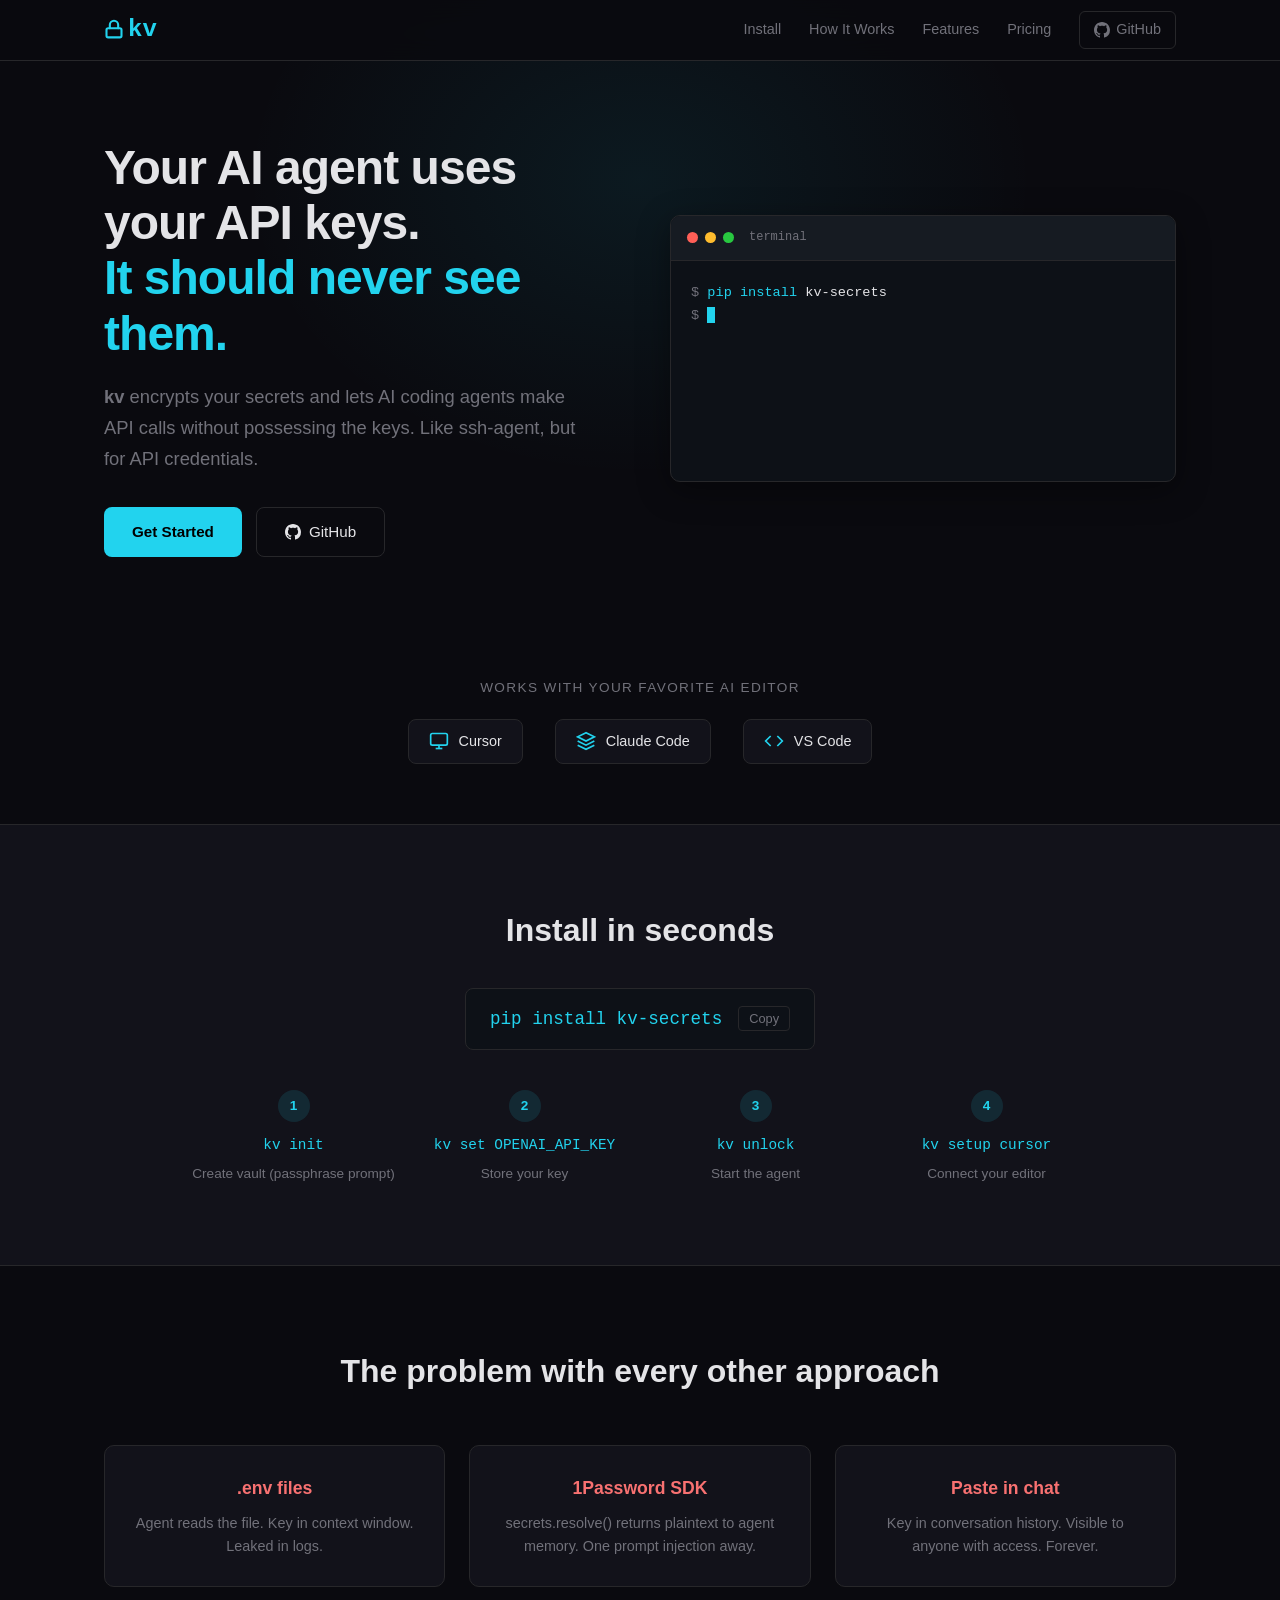
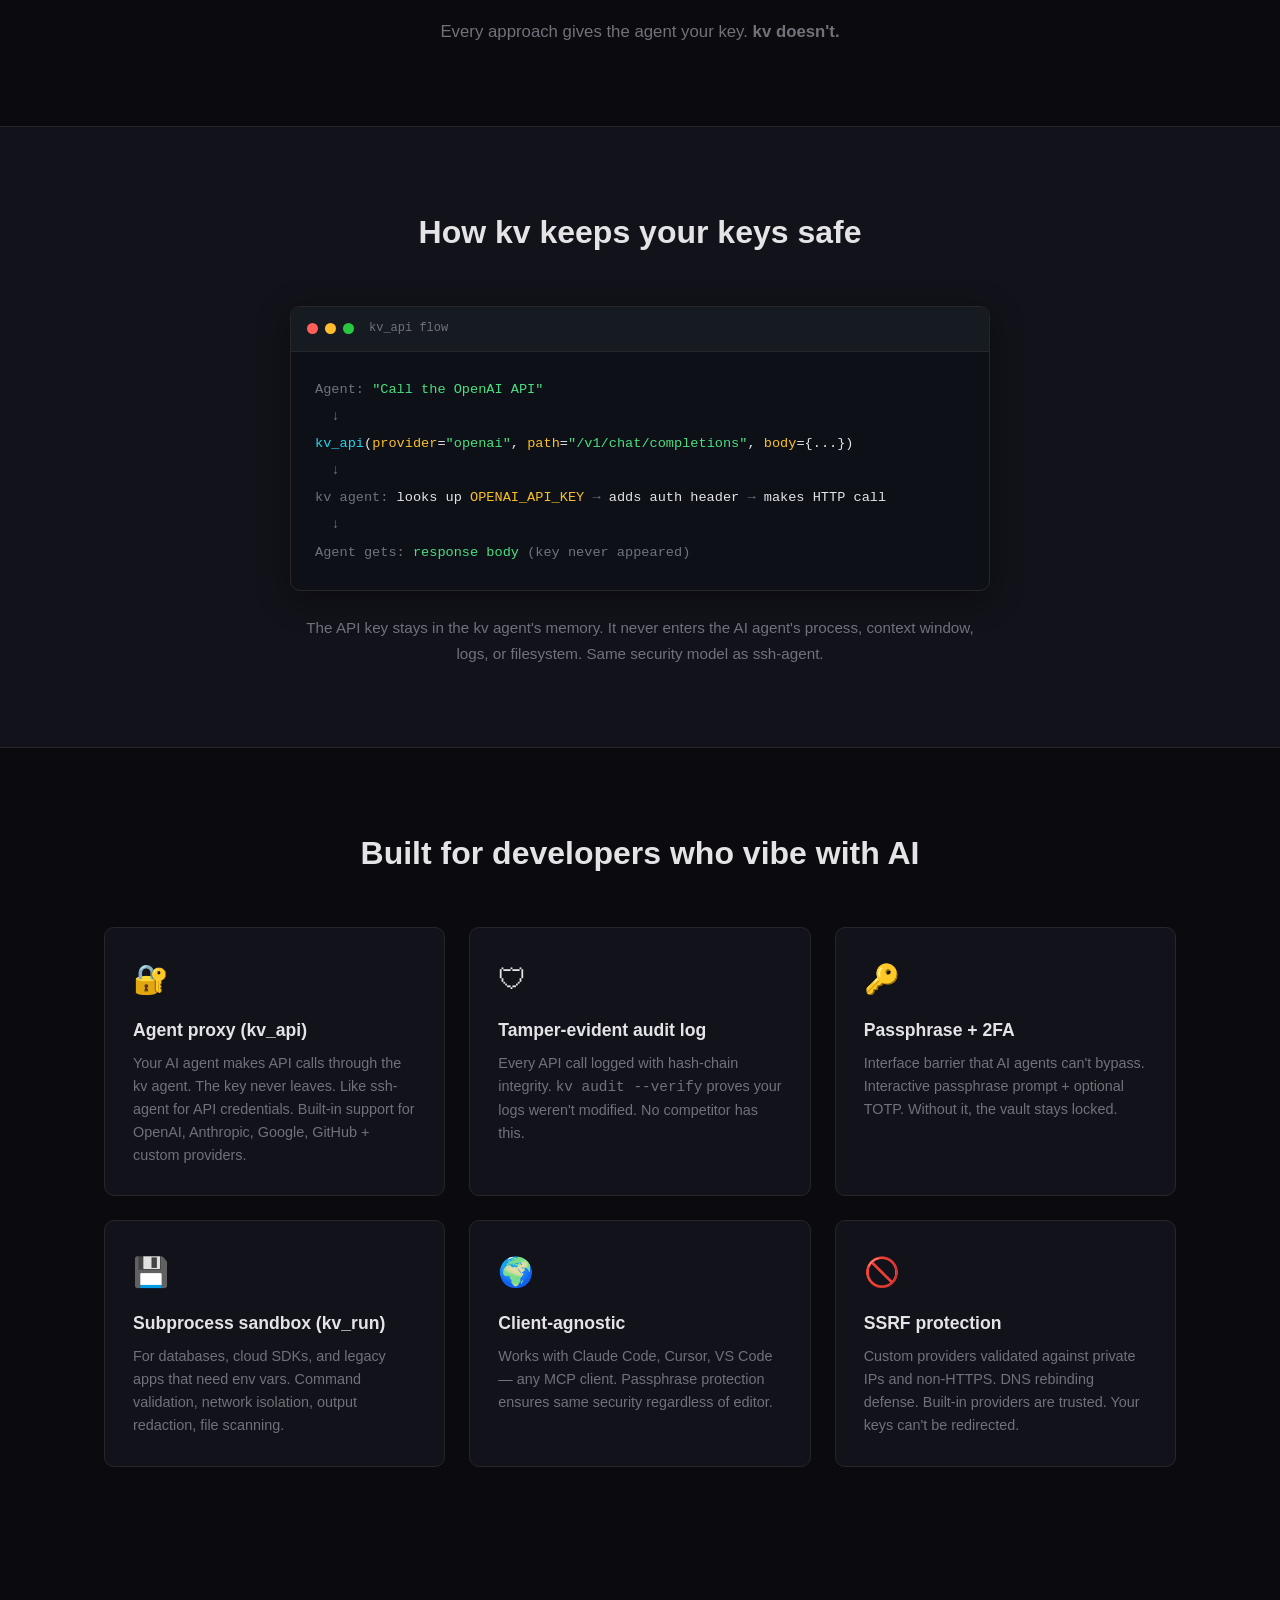
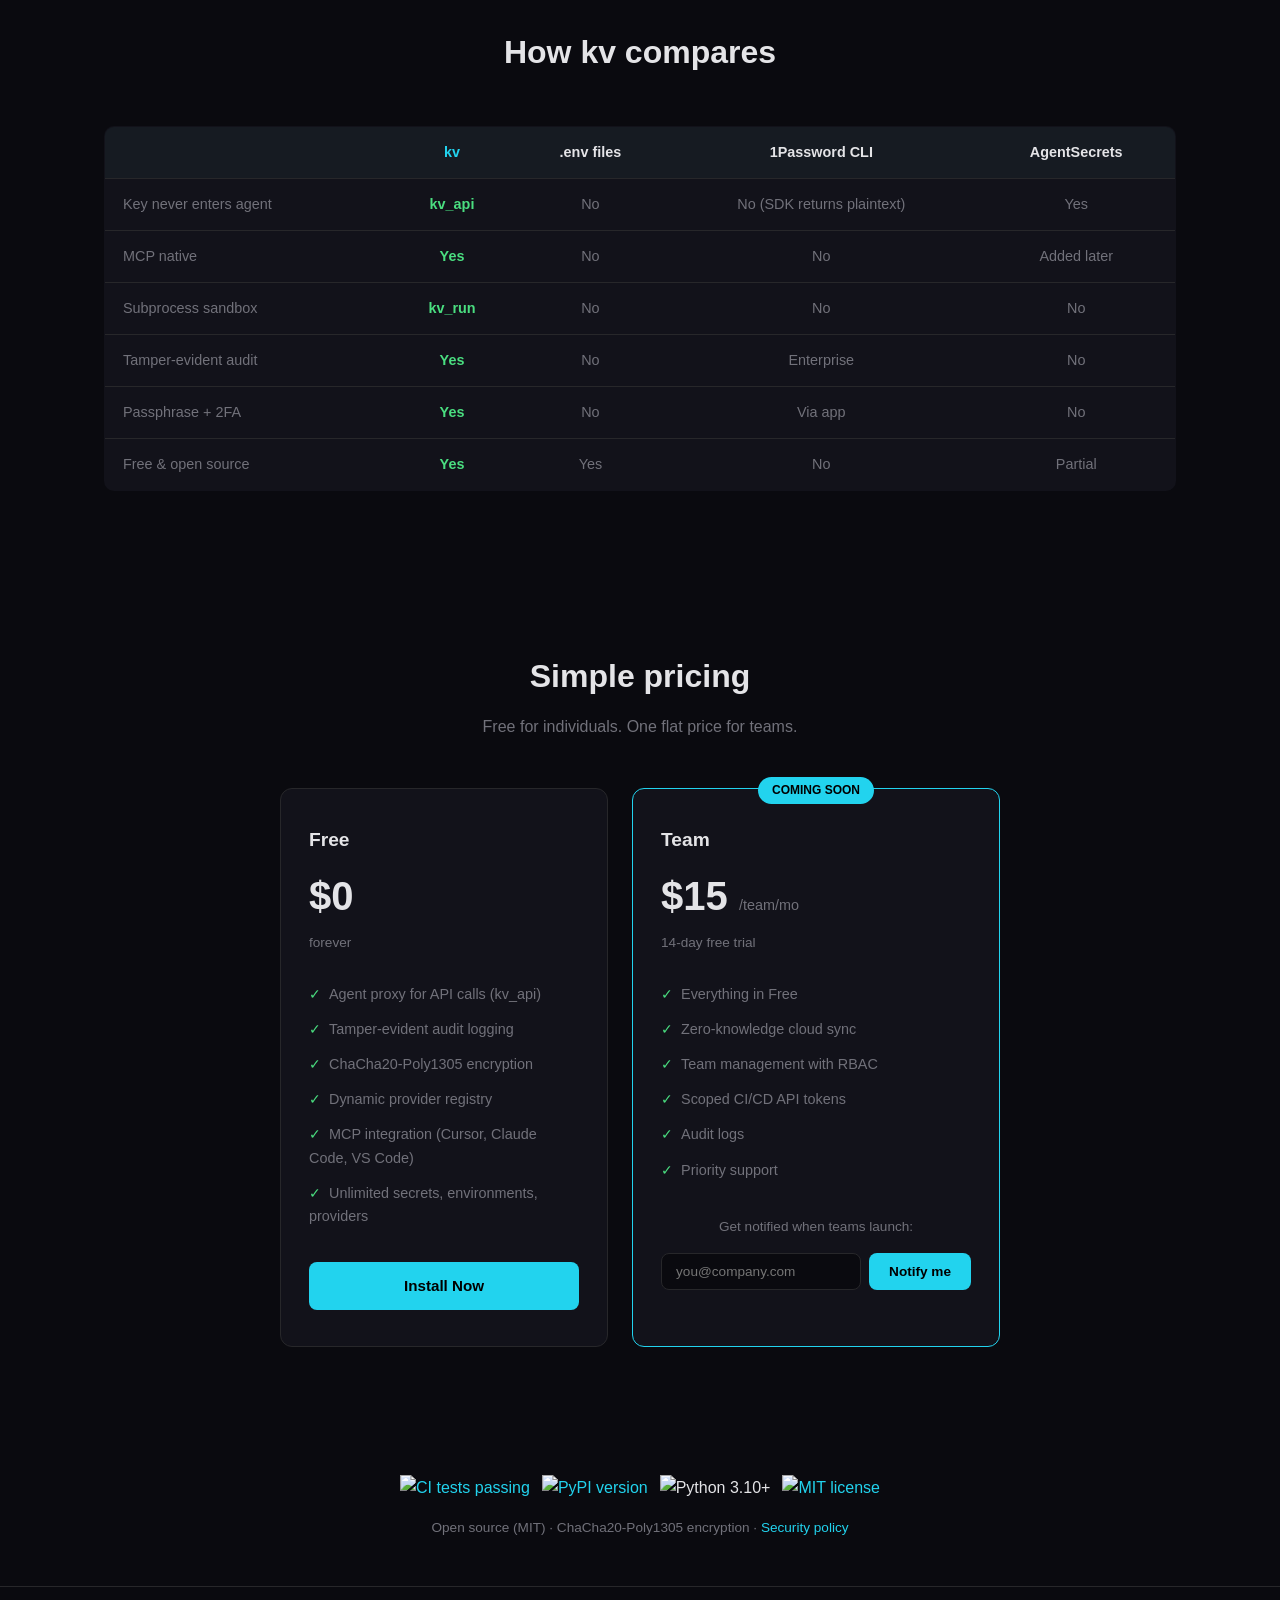
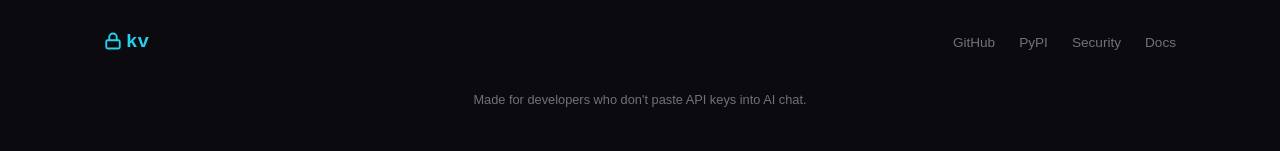
==== commit 5a5304af: "Fix: replace "daemon" with "agent" + show passphrase in typing animation - All user-facing "daemon" " ====
--- a/index.html
+++ b/index.html
@@ -440,7 +440,7 @@
       <div class="qs-step">
         <div class="num">3</div>
         <code>kv unlock</code>
-        <p>Start the daemon</p>
+        <p>Start the agent</p>
       </div>
       <div class="qs-step">
         <div class="num">4</div>
@@ -487,12 +487,12 @@
   <span class="o">&#8595;</span>
 <span class="c">kv_api</span>(<span class="k">provider</span>=<span class="v">"openai"</span>, <span class="k">path</span>=<span class="v">"/v1/chat/completions"</span>, <span class="k">body</span>={...})
   <span class="o">&#8595;</span>
-<span class="o">kv daemon:</span> looks up <span class="k">OPENAI_API_KEY</span> <span class="o">&#8594;</span> adds auth header <span class="o">&#8594;</span> makes HTTP call
+<span class="o">kv agent:</span> looks up <span class="k">OPENAI_API_KEY</span> <span class="o">&#8594;</span> adds auth header <span class="o">&#8594;</span> makes HTTP call
   <span class="o">&#8595;</span>
 <span class="o">Agent gets:</span> <span class="v">response body</span> <span class="o">(key never appeared)</span>
 </pre>
     </div>
-    <p class="how-kv-caption">The API key stays in the daemon's memory. It never enters the agent's process, context window, logs, or filesystem. Same security model as ssh-agent.</p>
+    <p class="how-kv-caption">The API key stays in the kv agent's memory. It never enters the AI agent's process, context window, logs, or filesystem. Same security model as ssh-agent.</p>
   </div>
 </section>
 
@@ -504,8 +504,8 @@
 
       <div class="feature-card">
         <div class="feature-icon">&#x1F510;</div>
-        <h3>Daemon proxy (kv_api)</h3>
-        <p>Agent makes API calls through the daemon. The key never leaves. Like ssh-agent for API credentials. Built-in support for OpenAI, Anthropic, Google, GitHub + custom providers.</p>
+        <h3>Agent proxy (kv_api)</h3>
+        <p>Your AI agent makes API calls through the kv agent. The key never leaves. Like ssh-agent for API credentials. Built-in support for OpenAI, Anthropic, Google, GitHub + custom providers.</p>
       </div>
 
       <div class="feature-card">
@@ -618,7 +618,7 @@
         <div class="price-amount">$0</div>
         <div class="price-period">forever</div>
         <ul class="price-features">
-          <li>Daemon proxy for API calls (kv_api)</li>
+          <li>Agent proxy for API calls (kv_api)</li>
           <li>Tamper-evident audit logging</li>
           <li>ChaCha20-Poly1305 encryption</li>
           <li>Dynamic provider registry</li>
@@ -698,19 +698,28 @@
     { text: '$ ', cls: 'p', delay: 200 },
     { text: 'kv init', cls: 'c', delay: 0 },
     { text: '\n', delay: 200 },
-    { text: '  vault created (passphrase-protected)\n\n', cls: 'o', delay: 100, instant: true },
+    { text: '  Passphrase: ', cls: 'o', delay: 100, instant: true },
+    { text: '********', cls: 'v', delay: 0 },
+    { text: '\n', delay: 200 },
+    { text: '  vault created\n\n', cls: 'v', delay: 100, instant: true },
     { text: '$ ', cls: 'p', delay: 200 },
     { text: 'kv set', cls: 'c', delay: 0 },
     { text: ' ', cls: '', delay: 0 },
     { text: 'OPENAI_API_KEY', cls: 'k', delay: 0 },
     { text: '\n', delay: 200 },
-    { text: '  OPENAI_API_KEY saved (dev) [encrypted]\n\n', cls: 'o', delay: 100, instant: true },
+    { text: '  Value: ', cls: 'o', delay: 100, instant: true },
+    { text: '********', cls: 'v', delay: 0 },
+    { text: '\n', delay: 100 },
+    { text: '  OPENAI_API_KEY saved [encrypted]\n\n', cls: 'v', delay: 100, instant: true },
     { text: '$ ', cls: 'p', delay: 200 },
     { text: 'kv unlock', cls: 'c', delay: 0 },
     { text: '\n', delay: 200 },
-    { text: '  vault unlocked (PID 1234)\n', cls: 'v', delay: 100, instant: true },
-    { text: '  Your AI agent can now use kv_api.\n', cls: 'o', delay: 50, instant: true },
-    { text: '  The key never leaves the daemon.', cls: 'o', delay: 0, instant: true },
+    { text: '  Passphrase: ', cls: 'o', delay: 100, instant: true },
+    { text: '********', cls: 'v', delay: 0 },
+    { text: '\n', delay: 200 },
+    { text: '  vault unlocked\n\n', cls: 'v', delay: 100, instant: true },
+    { text: '  AI agent can now make API calls.\n', cls: 'o', delay: 50, instant: true },
+    { text: '  Your keys never leave this process.', cls: 'o', delay: 0, instant: true },
   ];
 
   const out = document.getElementById('typed-output');
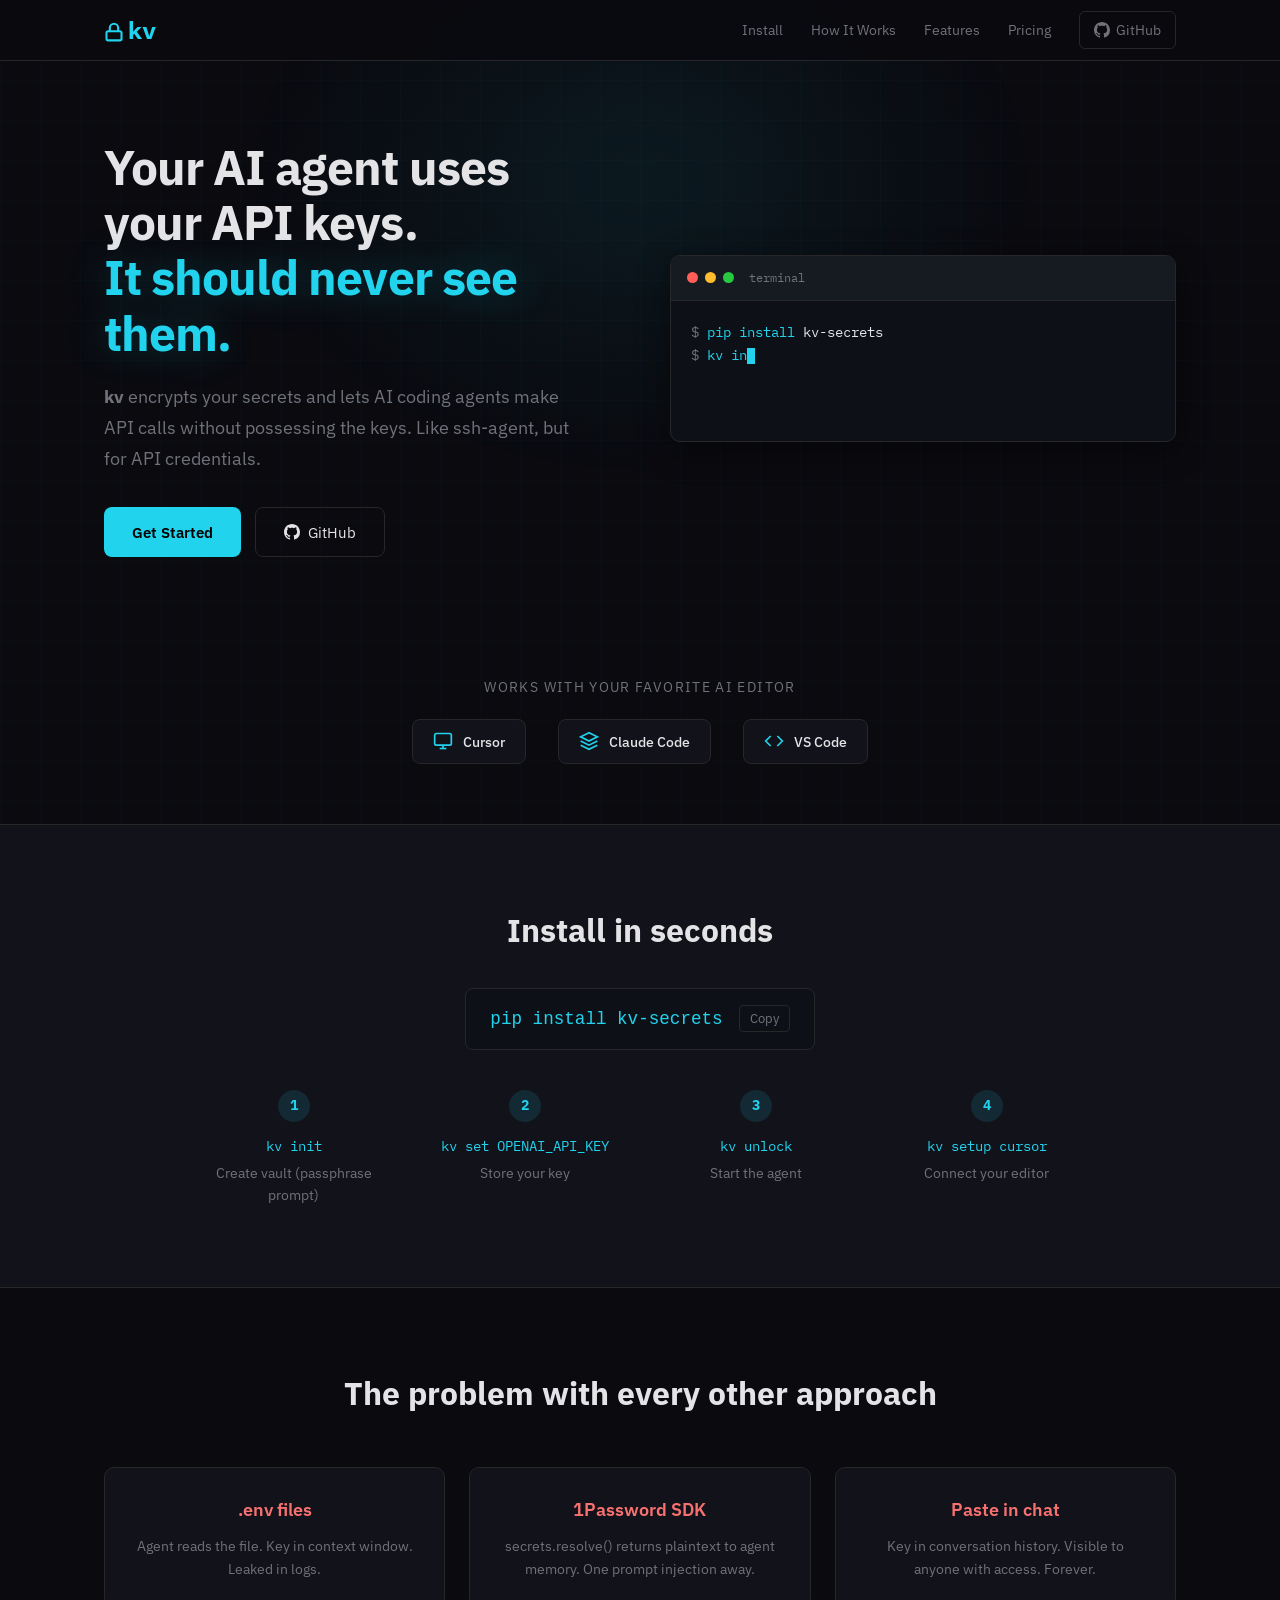
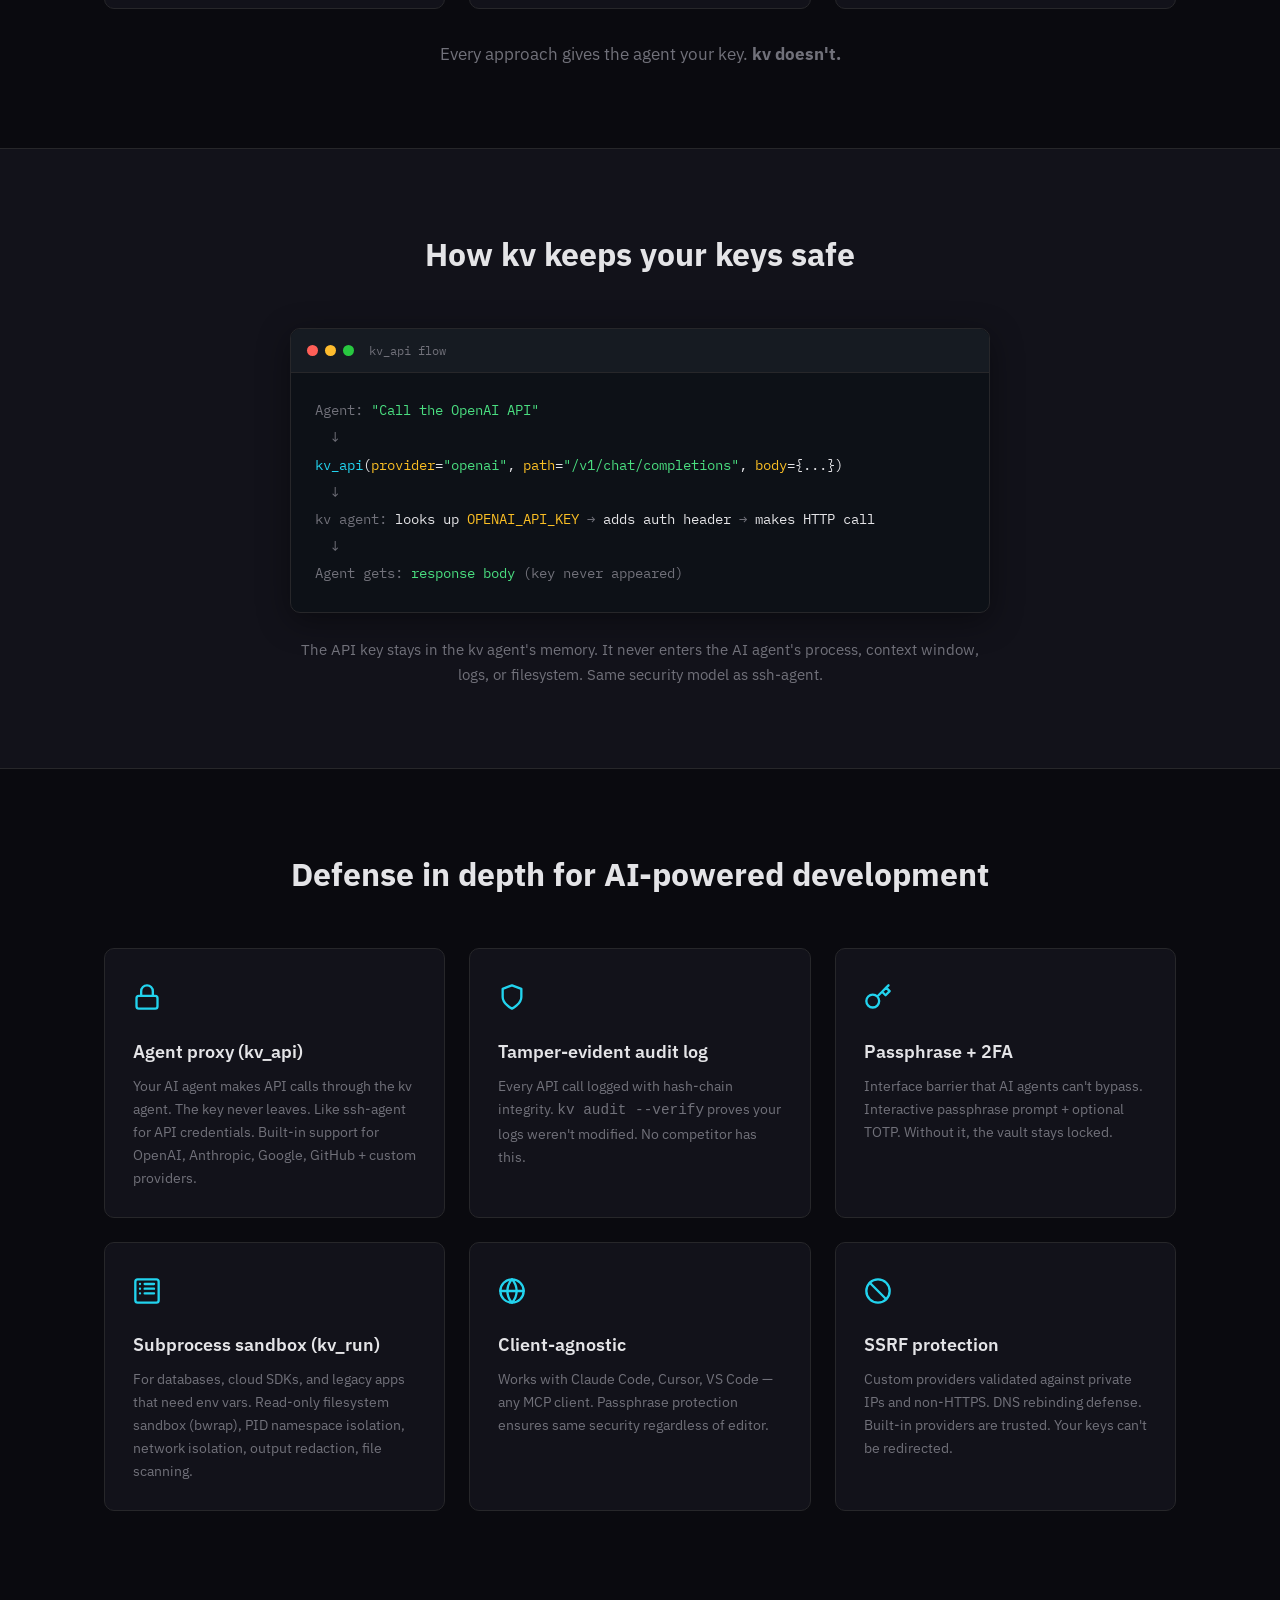
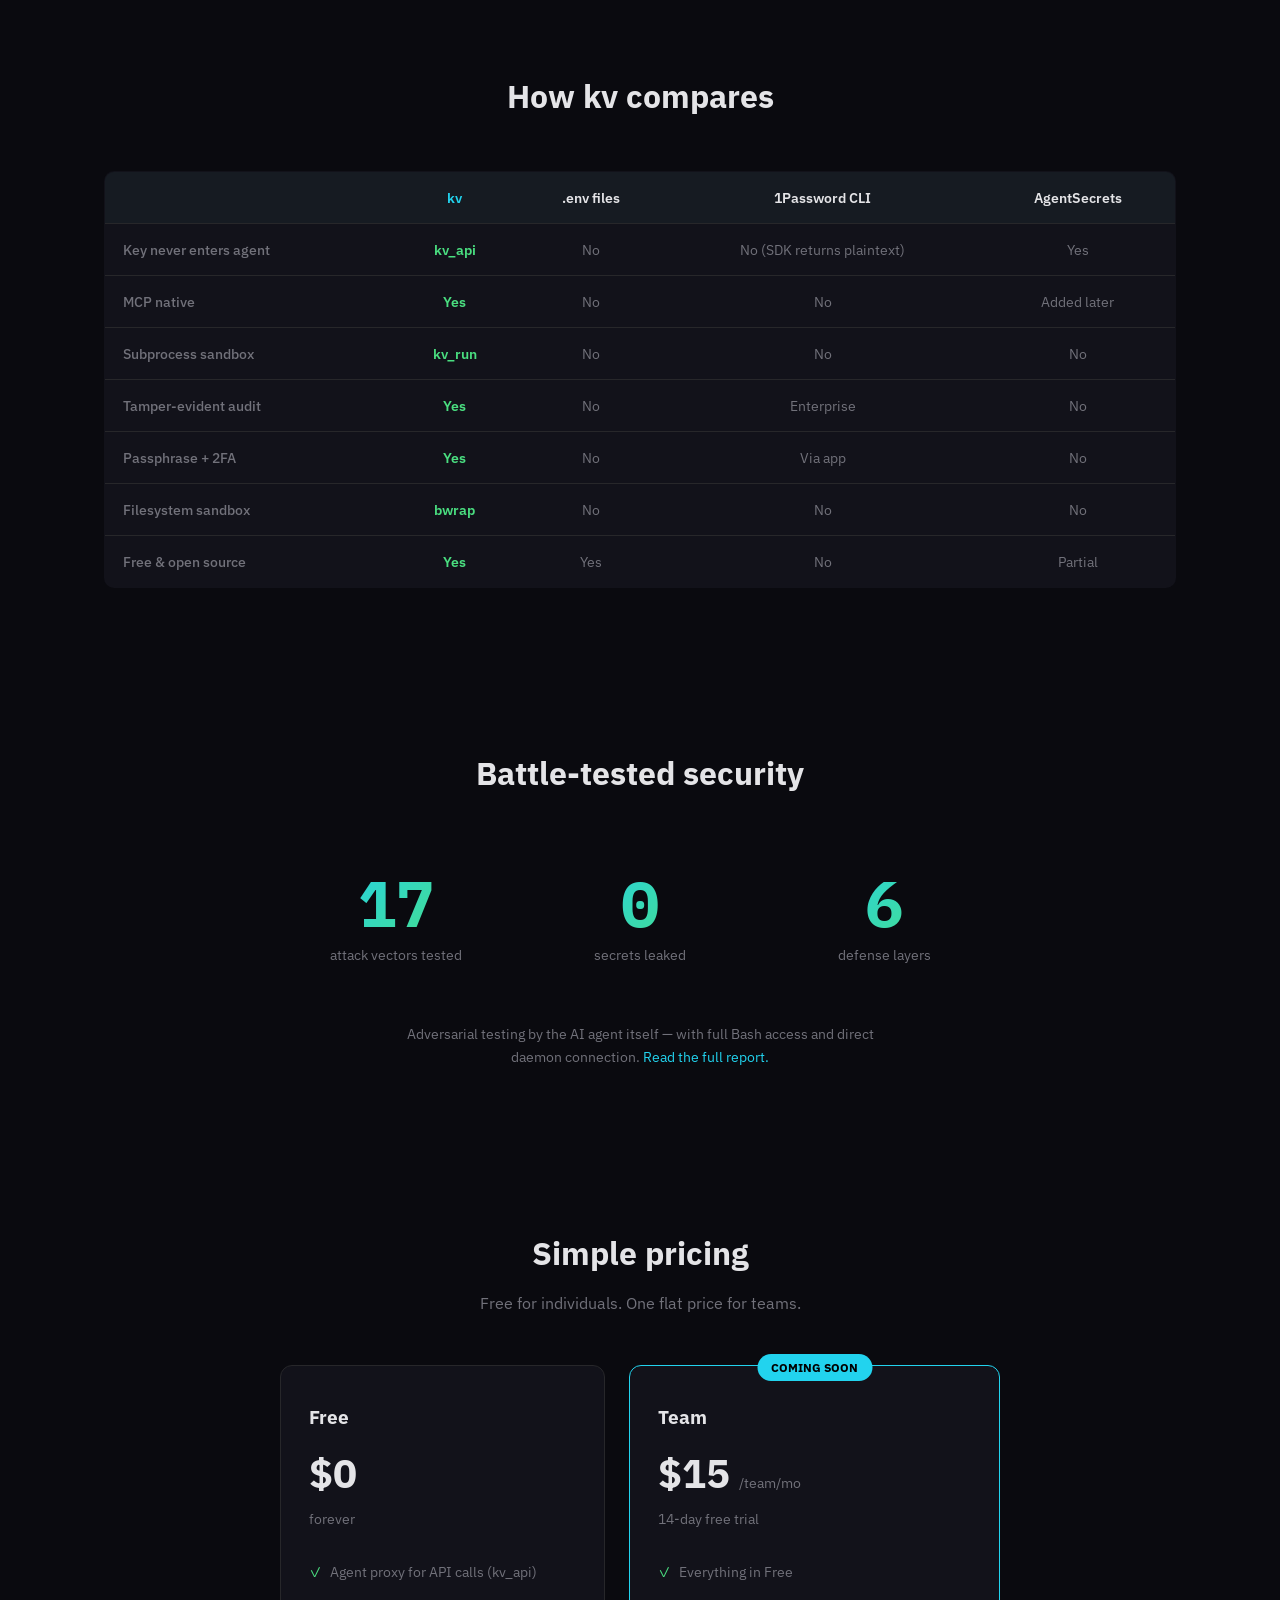
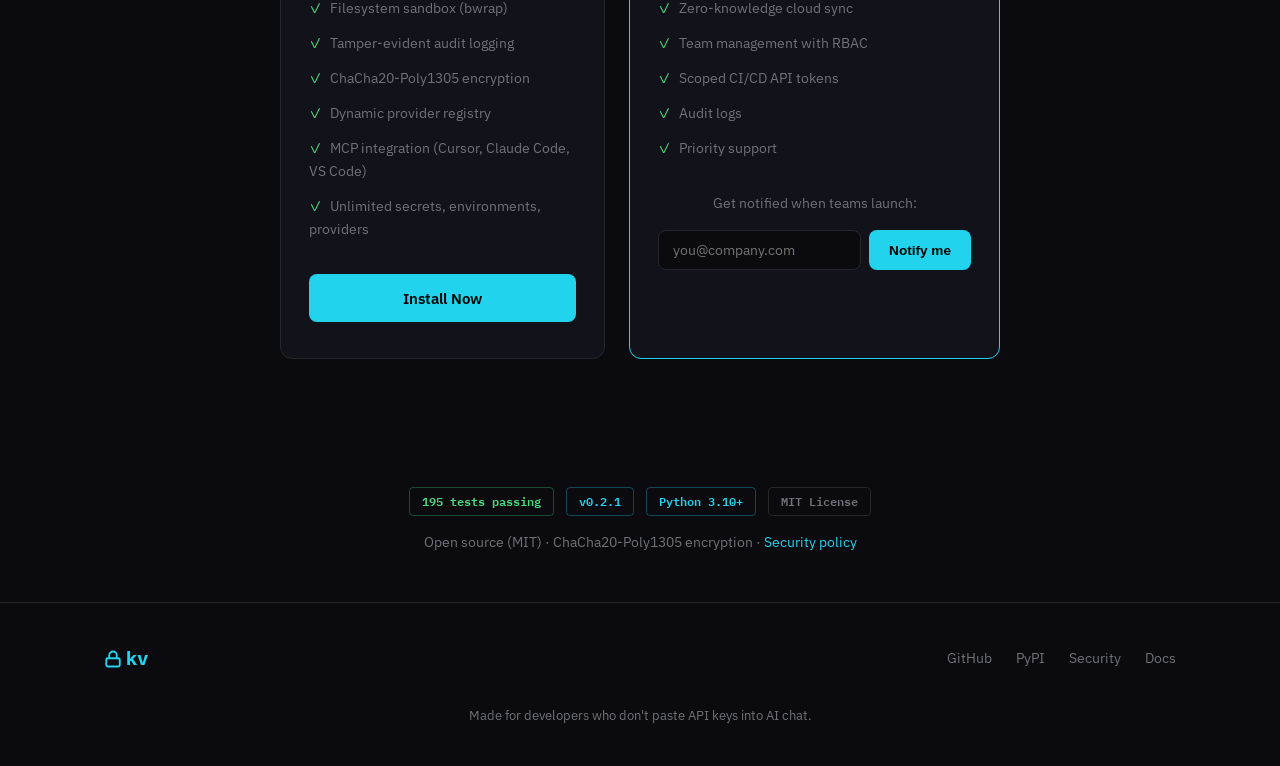
==== commit a5d9d7cd: "Redesign: IBM Plex typography, security proof section, bwrap sandbox Typography: IBM Plex Sans (body" ====
--- a/index.html
+++ b/index.html
@@ -18,6 +18,9 @@
 {"@context":"https://schema.org","@type":"SoftwareApplication","name":"kv","description":"Encrypted secrets management for developers and AI agents. ChaCha20-Poly1305 encryption with MCP integration.","url":"https://kvsecure.com","applicationCategory":"DeveloperApplication","operatingSystem":"Windows, macOS, Linux","offers":{"@type":"Offer","price":"0","priceCurrency":"USD"},"author":{"@type":"Organization","name":"kvsecure"}}
 </script>
 <link rel="icon" href="data:image/svg+xml,<svg xmlns='http://www.w3.org/2000/svg' viewBox='0 0 100 100'><text y='.9em' font-size='90'>&#x1F510;</text></svg>">
+<link rel="preconnect" href="https://fonts.googleapis.com">
+<link rel="preconnect" href="https://fonts.gstatic.com" crossorigin>
+<link href="https://fonts.googleapis.com/css2?family=IBM+Plex+Mono:wght@400;600;700&family=IBM+Plex+Sans:wght@400;500;600;700;800&display=swap" rel="stylesheet">
 <style>
 /* ── Variables ─────────────────────────────────────────── */
 :root {
@@ -33,8 +36,8 @@
   --yellow:      #fbbf24;
   --red:         #f87171;
   --border:      #27272a;
-  --font:        -apple-system, BlinkMacSystemFont, "Segoe UI", Roboto, sans-serif;
-  --mono:        "SF Mono", "Cascadia Code", "JetBrains Mono", "Fira Code", Consolas, monospace;
+  --font:        "IBM Plex Sans", -apple-system, BlinkMacSystemFont, sans-serif;
+  --mono:        "IBM Plex Mono", "SF Mono", "Cascadia Code", Consolas, monospace;
 }
 
 /* ── Reset / Base ──────────────────────────────────────── */
@@ -47,6 +50,16 @@
   line-height: 1.6;
   -webkit-font-smoothing: antialiased;
 }
+body::before {
+  content: "";
+  position: fixed; top: 0; left: 0; right: 0; bottom: 0;
+  background-image:
+    linear-gradient(rgba(34,211,238,0.025) 1px, transparent 1px),
+    linear-gradient(90deg, rgba(34,211,238,0.025) 1px, transparent 1px);
+  background-size: 40px 40px;
+  pointer-events: none;
+  z-index: -1;
+}
 a { color: var(--accent); text-decoration: none; }
 a:hover { text-decoration: underline; }
 
@@ -102,7 +115,7 @@
 }
 .hero-grid { display: grid; grid-template-columns: 1fr 1fr; gap: 60px; align-items: center; position: relative; }
 .hero h1 { font-size: 3rem; line-height: 1.15; font-weight: 800; letter-spacing: -0.02em; margin-bottom: 20px; }
-.hero h1 span { color: var(--accent); }
+.hero h1 span { color: var(--accent); text-shadow: 0 0 40px rgba(34,211,238,0.3), 0 0 80px rgba(34,211,238,0.1); }
 .hero .sub { font-size: 1.15rem; color: var(--text-muted); line-height: 1.7; margin-bottom: 32px; max-width: 480px; }
 .hero-ctas { display: flex; gap: 14px; flex-wrap: wrap; }
 .btn-primary {
@@ -171,7 +184,7 @@
 .terminal .r  { color: var(--red); }
 
 /* Hero terminal typing cursor */
-#hero-terminal pre { min-height: 220px; }
+#hero-terminal pre { min-height: 140px; }
 .cursor-blink {
   display: inline-block; width: 8px; height: 16px;
   background: var(--accent); vertical-align: text-bottom;
@@ -224,9 +237,22 @@
 .features-grid { display: grid; grid-template-columns: repeat(3, 1fr); gap: 24px; }
 .feature-card {
   background: var(--bg-card); border: 1px solid var(--border); border-radius: 10px;
-  padding: 28px; transition: border-color 0.2s, transform 0.2s;
-}
-.feature-card:hover { border-color: var(--accent); }
+  padding: 28px; transition: transform 0.2s;
+  position: relative; overflow: hidden;
+}
+.feature-card::before {
+  content: "";
+  position: absolute; inset: 0;
+  border-radius: 10px;
+  padding: 1px;
+  background: linear-gradient(135deg, transparent, var(--accent), transparent);
+  -webkit-mask: linear-gradient(#fff 0 0) content-box, linear-gradient(#fff 0 0);
+  -webkit-mask-composite: xor;
+  mask-composite: exclude;
+  opacity: 0;
+  transition: opacity 0.3s;
+}
+.feature-card:hover::before { opacity: 1; }
 .feature-icon { font-size: 1.8rem; margin-bottom: 14px; }
 .feature-card h3 { font-size: 1.1rem; margin-bottom: 8px; font-weight: 600; }
 .feature-card p { font-size: 0.9rem; color: var(--text-muted); line-height: 1.6; }
@@ -249,6 +275,31 @@
 .comparison-table td:nth-child(2) { color: var(--green); font-weight: 600; }
 .comparison-table tr:last-child td { border-bottom: none; }
 .comparison-table thead th:nth-child(2) { color: var(--accent); }
+
+/* ── Security Proof ───────────────────────────────────── */
+.security-proof { text-align: center; }
+.security-proof h2 { font-size: 2rem; margin-bottom: 48px; font-weight: 700; }
+.proof-grid { display: grid; grid-template-columns: repeat(3, 1fr); gap: 32px; max-width: 700px; margin: 0 auto 32px; }
+.proof-stat { padding: 24px; }
+.stat-number {
+  font-size: 4rem; font-weight: 800; font-family: var(--mono);
+  background: linear-gradient(135deg, var(--accent), var(--green));
+  -webkit-background-clip: text; -webkit-text-fill-color: transparent;
+  background-clip: text; line-height: 1;
+}
+.stat-label { font-size: 0.9rem; color: var(--text-muted); margin-top: 8px; }
+.proof-caption { font-size: 0.9rem; color: var(--text-muted); max-width: 500px; margin: 0 auto; }
+.proof-caption a { color: var(--accent); }
+
+/* ── Trust Badges (text-based) ───────────────────────── */
+.trust-badge {
+  display: inline-block; padding: 4px 12px; border-radius: 4px;
+  font-size: 0.75rem; font-family: var(--mono); font-weight: 600;
+  border: 1px solid var(--border);
+}
+.trust-badge--green { color: var(--green); border-color: rgba(74,222,128,0.3); }
+.trust-badge--blue { color: var(--accent); border-color: rgba(34,211,238,0.3); }
+.trust-badge--gray { color: var(--text-muted); }
 
 /* ── Pricing ───────────────────────────────────────────── */
 .pricing h2 { font-size: 2rem; text-align: center; margin-bottom: 12px; font-weight: 700; }
@@ -499,41 +550,41 @@
 <!-- ── Features ────────────────────────────────────────── -->
 <section class="features reveal" id="features">
   <div class="container">
-    <h2>Built for developers who vibe with AI</h2>
+    <h2>Defense in depth for AI-powered development</h2>
     <div class="features-grid">
 
       <div class="feature-card">
-        <div class="feature-icon">&#x1F510;</div>
+        <div class="feature-icon"><svg width="28" height="28" viewBox="0 0 24 24" fill="none" stroke="var(--accent)" stroke-width="2" stroke-linecap="round" stroke-linejoin="round"><rect x="3" y="11" width="18" height="11" rx="2"/><path d="M7 11V7a5 5 0 0110 0v4"/></svg></div>
         <h3>Agent proxy (kv_api)</h3>
         <p>Your AI agent makes API calls through the kv agent. The key never leaves. Like ssh-agent for API credentials. Built-in support for OpenAI, Anthropic, Google, GitHub + custom providers.</p>
       </div>
 
       <div class="feature-card">
-        <div class="feature-icon">&#x1F6E1;</div>
+        <div class="feature-icon"><svg width="28" height="28" viewBox="0 0 24 24" fill="none" stroke="var(--accent)" stroke-width="2" stroke-linecap="round" stroke-linejoin="round"><path d="M12 22s8-4 8-10V5l-8-3-8 3v7c0 6 8 10 8 10z"/></svg></div>
         <h3>Tamper-evident audit log</h3>
         <p>Every API call logged with hash-chain integrity. <code>kv audit --verify</code> proves your logs weren't modified. No competitor has this.</p>
       </div>
 
       <div class="feature-card">
-        <div class="feature-icon">&#x1F511;</div>
+        <div class="feature-icon"><svg width="28" height="28" viewBox="0 0 24 24" fill="none" stroke="var(--accent)" stroke-width="2" stroke-linecap="round" stroke-linejoin="round"><path d="M21 2l-2 2m-7.61 7.61a5.5 5.5 0 1 1-7.78 7.78 5.5 5.5 0 0 1 7.78-7.78zm0 0L15.5 7.5m0 0l3 3L22 7l-3-3m-3.5 3.5L19 4"/></svg></div>
         <h3>Passphrase + 2FA</h3>
         <p>Interface barrier that AI agents can't bypass. Interactive passphrase prompt + optional TOTP. Without it, the vault stays locked.</p>
       </div>
 
       <div class="feature-card">
-        <div class="feature-icon">&#x1F4BE;</div>
+        <div class="feature-icon"><svg width="28" height="28" viewBox="0 0 24 24" fill="none" stroke="var(--accent)" stroke-width="2" stroke-linecap="round" stroke-linejoin="round"><rect x="2" y="2" width="20" height="20" rx="2"/><path d="M6 6h.01M6 10h.01M6 14h.01M10 6h8M10 10h8M10 14h8"/></svg></div>
         <h3>Subprocess sandbox (kv_run)</h3>
-        <p>For databases, cloud SDKs, and legacy apps that need env vars. Command validation, network isolation, output redaction, file scanning.</p>
+        <p>For databases, cloud SDKs, and legacy apps that need env vars. Read-only filesystem sandbox (bwrap), PID namespace isolation, network isolation, output redaction, file scanning.</p>
       </div>
 
       <div class="feature-card">
-        <div class="feature-icon">&#x1F30D;</div>
+        <div class="feature-icon"><svg width="28" height="28" viewBox="0 0 24 24" fill="none" stroke="var(--accent)" stroke-width="2" stroke-linecap="round" stroke-linejoin="round"><circle cx="12" cy="12" r="10"/><line x1="2" y1="12" x2="22" y2="12"/><path d="M12 2a15.3 15.3 0 0 1 4 10 15.3 15.3 0 0 1-4 10 15.3 15.3 0 0 1-4-10 15.3 15.3 0 0 1 4-10z"/></svg></div>
         <h3>Client-agnostic</h3>
         <p>Works with Claude Code, Cursor, VS Code &mdash; any MCP client. Passphrase protection ensures same security regardless of editor.</p>
       </div>
 
       <div class="feature-card">
-        <div class="feature-icon">&#x1F6AB;</div>
+        <div class="feature-icon"><svg width="28" height="28" viewBox="0 0 24 24" fill="none" stroke="var(--accent)" stroke-width="2" stroke-linecap="round" stroke-linejoin="round"><circle cx="12" cy="12" r="10"/><line x1="4.93" y1="4.93" x2="19.07" y2="19.07"/></svg></div>
         <h3>SSRF protection</h3>
         <p>Custom providers validated against private IPs and non-HTTPS. DNS rebinding defense. Built-in providers are trusted. Your keys can't be redirected.</p>
       </div>
@@ -594,6 +645,13 @@
             <td>No</td>
           </tr>
           <tr>
+            <td>Filesystem sandbox</td>
+            <td>bwrap</td>
+            <td>No</td>
+            <td>No</td>
+            <td>No</td>
+          </tr>
+          <tr>
             <td>Free &amp; open source</td>
             <td>Yes</td>
             <td>Yes</td>
@@ -603,6 +661,28 @@
         </tbody>
       </table>
     </div>
+  </div>
+</section>
+
+<!-- ── Security Proof ──────────────────────────────────── -->
+<section class="security-proof reveal">
+  <div class="container">
+    <h2>Battle-tested security</h2>
+    <div class="proof-grid">
+      <div class="proof-stat">
+        <div class="stat-number">17</div>
+        <div class="stat-label">attack vectors tested</div>
+      </div>
+      <div class="proof-stat">
+        <div class="stat-number">0</div>
+        <div class="stat-label">secrets leaked</div>
+      </div>
+      <div class="proof-stat">
+        <div class="stat-number">6</div>
+        <div class="stat-label">defense layers</div>
+      </div>
+    </div>
+    <p class="proof-caption">Adversarial testing by the AI agent itself &mdash; with full Bash access and direct daemon connection. <a href="https://github.com/SatishoBananamoto/kv-secrets/blob/main/docs/adversarial-testing.md">Read the full report.</a></p>
   </div>
 </section>
 
@@ -619,6 +699,7 @@
         <div class="price-period">forever</div>
         <ul class="price-features">
           <li>Agent proxy for API calls (kv_api)</li>
+          <li>Filesystem sandbox (bwrap)</li>
           <li>Tamper-evident audit logging</li>
           <li>ChaCha20-Poly1305 encryption</li>
           <li>Dynamic provider registry</li>
@@ -659,10 +740,10 @@
 <section class="trust-strip reveal">
   <div class="container">
     <div class="trust-badges">
-      <a href="https://github.com/SatishoBananamoto/kv-secrets/actions/workflows/test.yml"><img src="https://github.com/SatishoBananamoto/kv-secrets/actions/workflows/test.yml/badge.svg" alt="CI tests passing"></a>
-      <a href="https://pypi.org/project/kv-secrets/"><img src="https://img.shields.io/pypi/v/kv-secrets" alt="PyPI version"></a>
-      <img src="https://img.shields.io/pypi/pyversions/kv-secrets" alt="Python 3.10+">
-      <a href="https://github.com/SatishoBananamoto/kv-secrets/blob/main/LICENSE"><img src="https://img.shields.io/github/license/SatishoBananamoto/kv-secrets" alt="MIT license"></a>
+      <span class="trust-badge trust-badge--green">195 tests passing</span>
+      <a href="https://pypi.org/project/kv-secrets/" style="text-decoration:none"><span class="trust-badge trust-badge--blue">v0.2.1</span></a>
+      <span class="trust-badge trust-badge--blue">Python 3.10+</span>
+      <a href="https://github.com/SatishoBananamoto/kv-secrets/blob/main/LICENSE" style="text-decoration:none"><span class="trust-badge trust-badge--gray">MIT License</span></a>
     </div>
     <p class="trust-text">Open source (MIT) &middot; ChaCha20-Poly1305 encryption &middot; <a href="https://github.com/SatishoBananamoto/kv-secrets/blob/main/SECURITY.md">Security policy</a></p>
   </div>
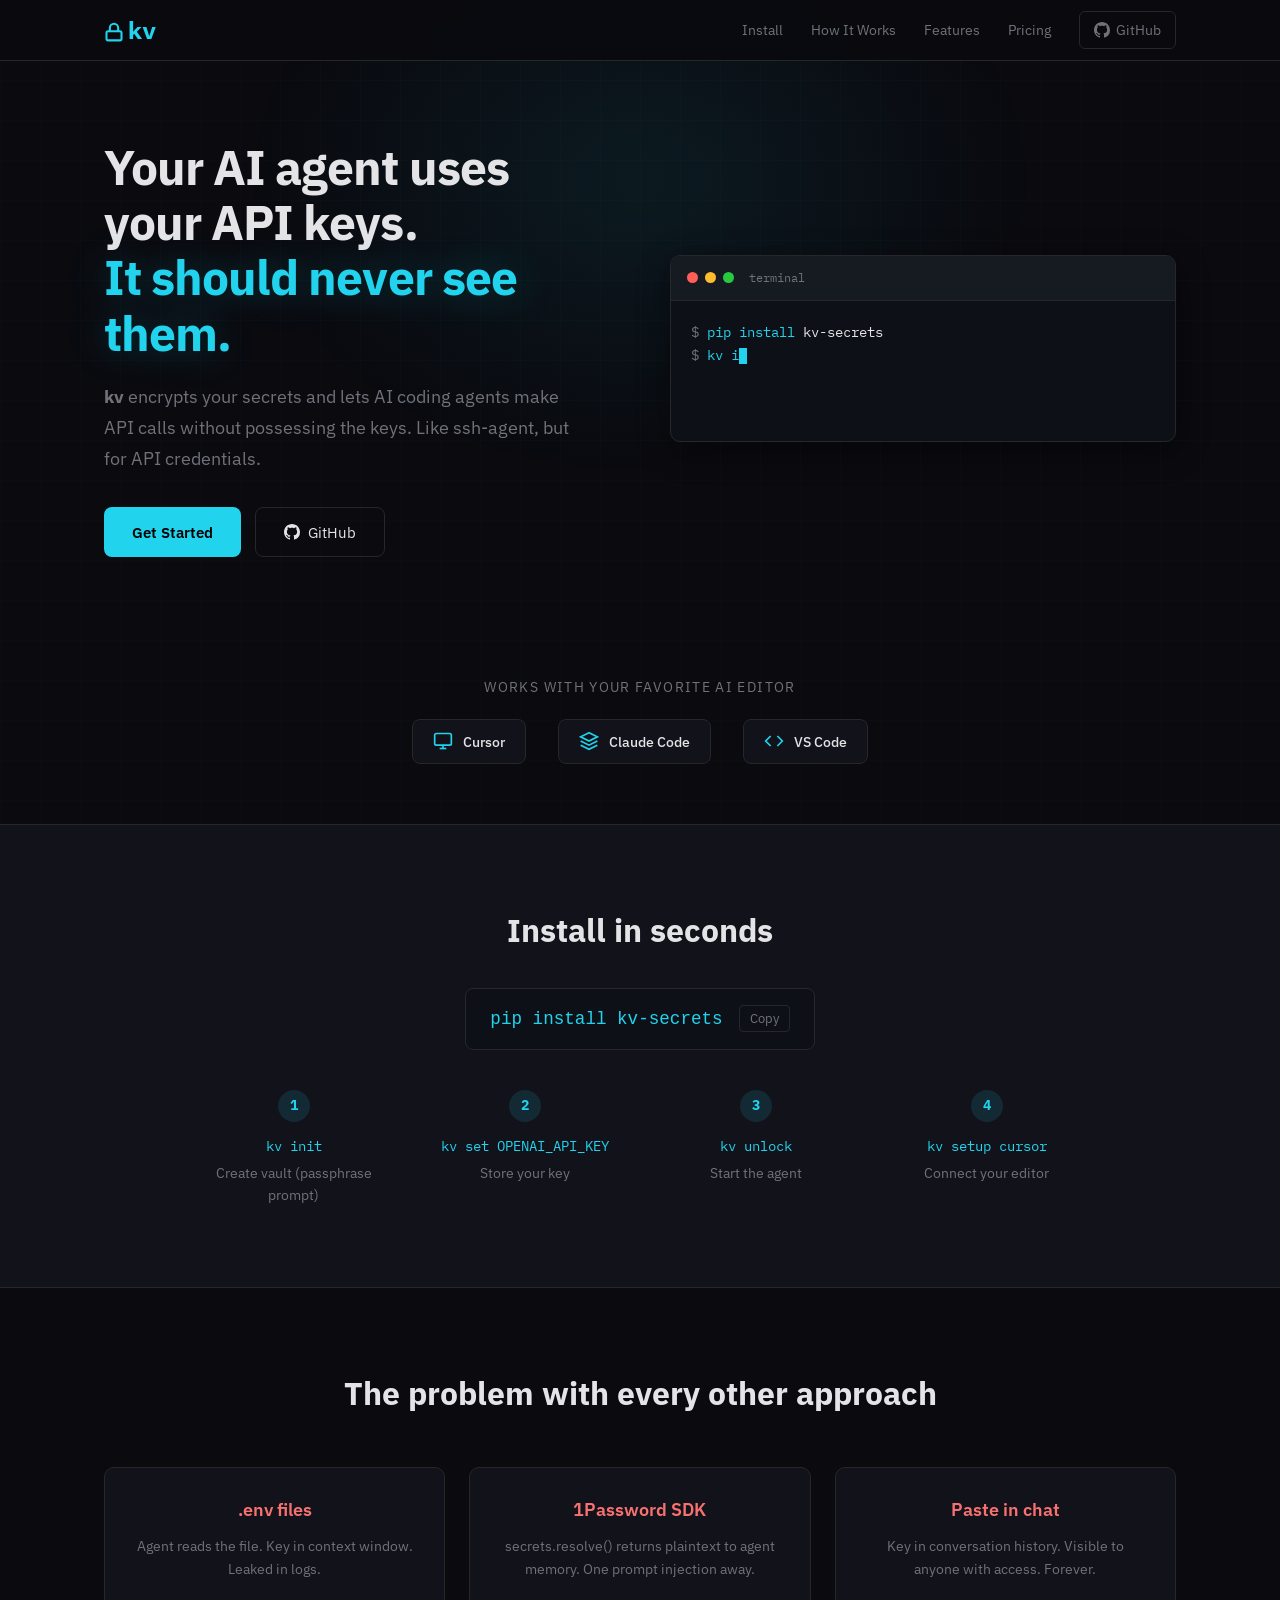
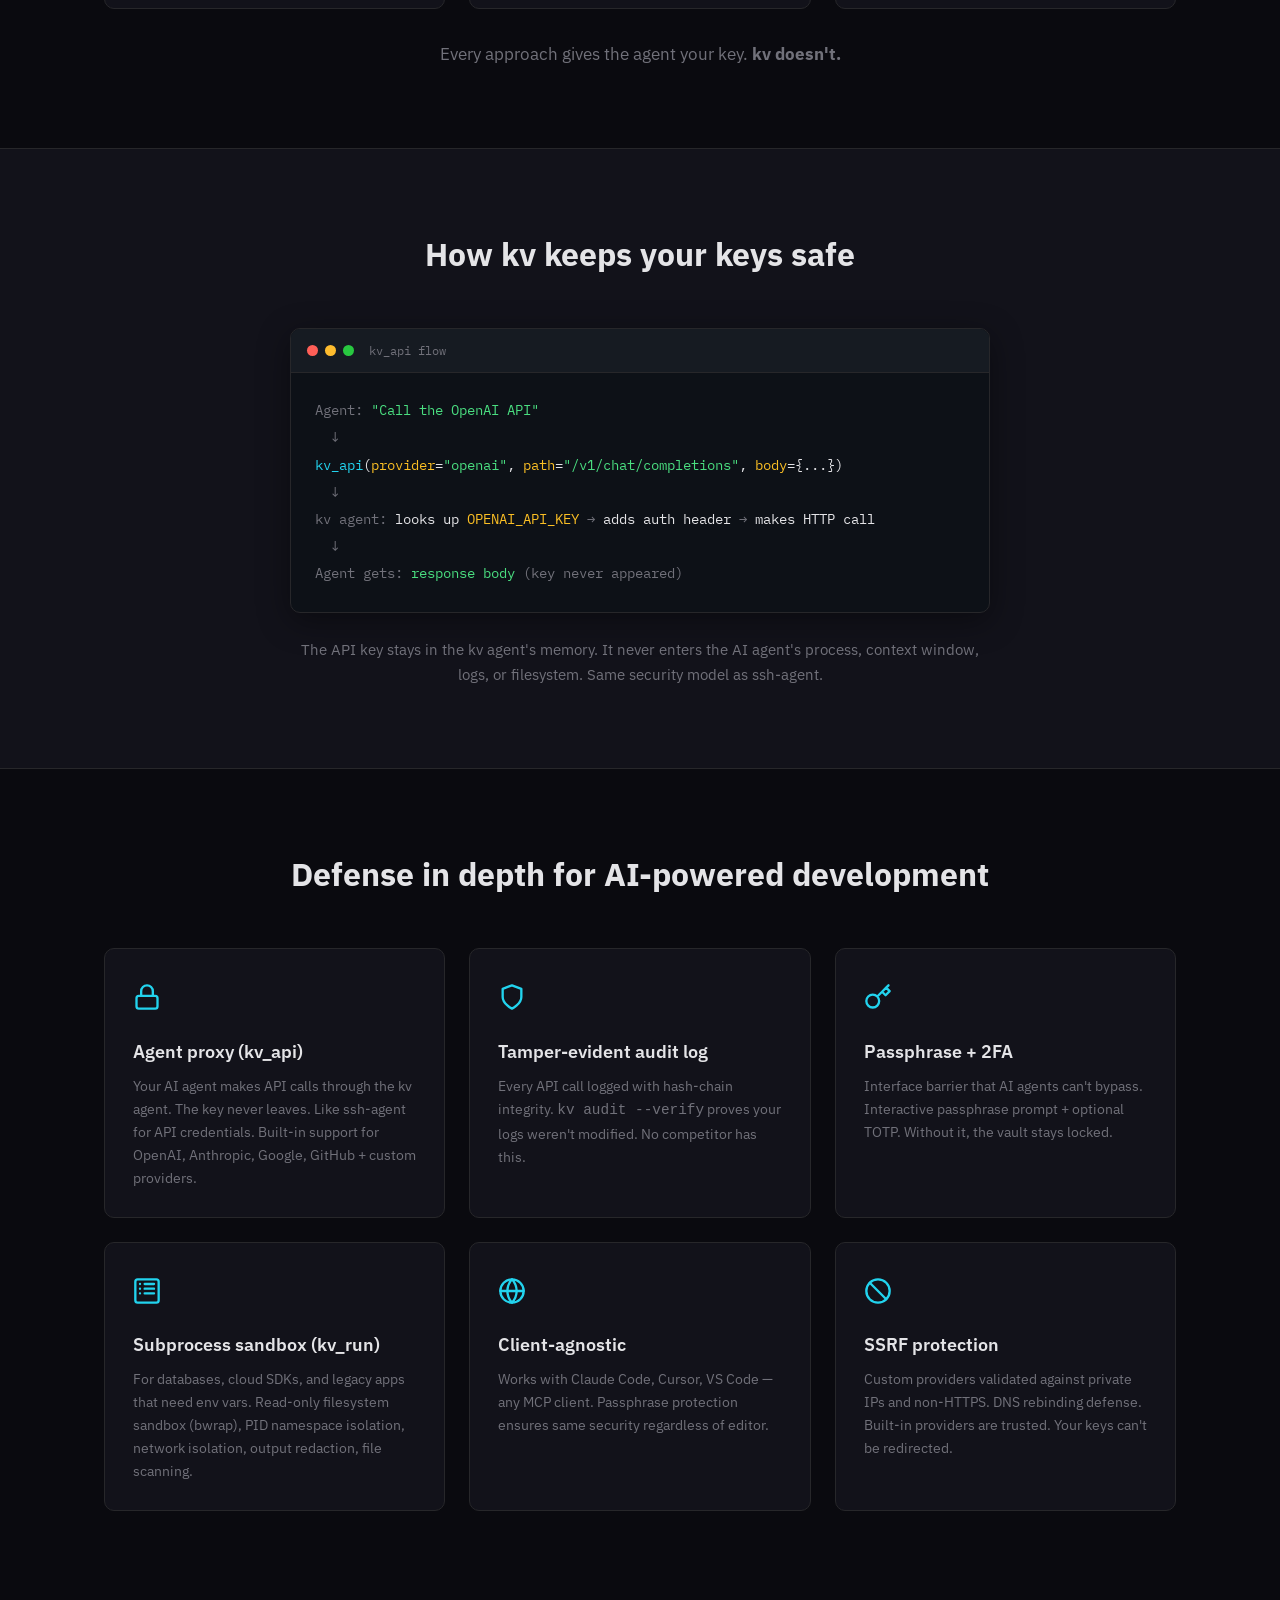
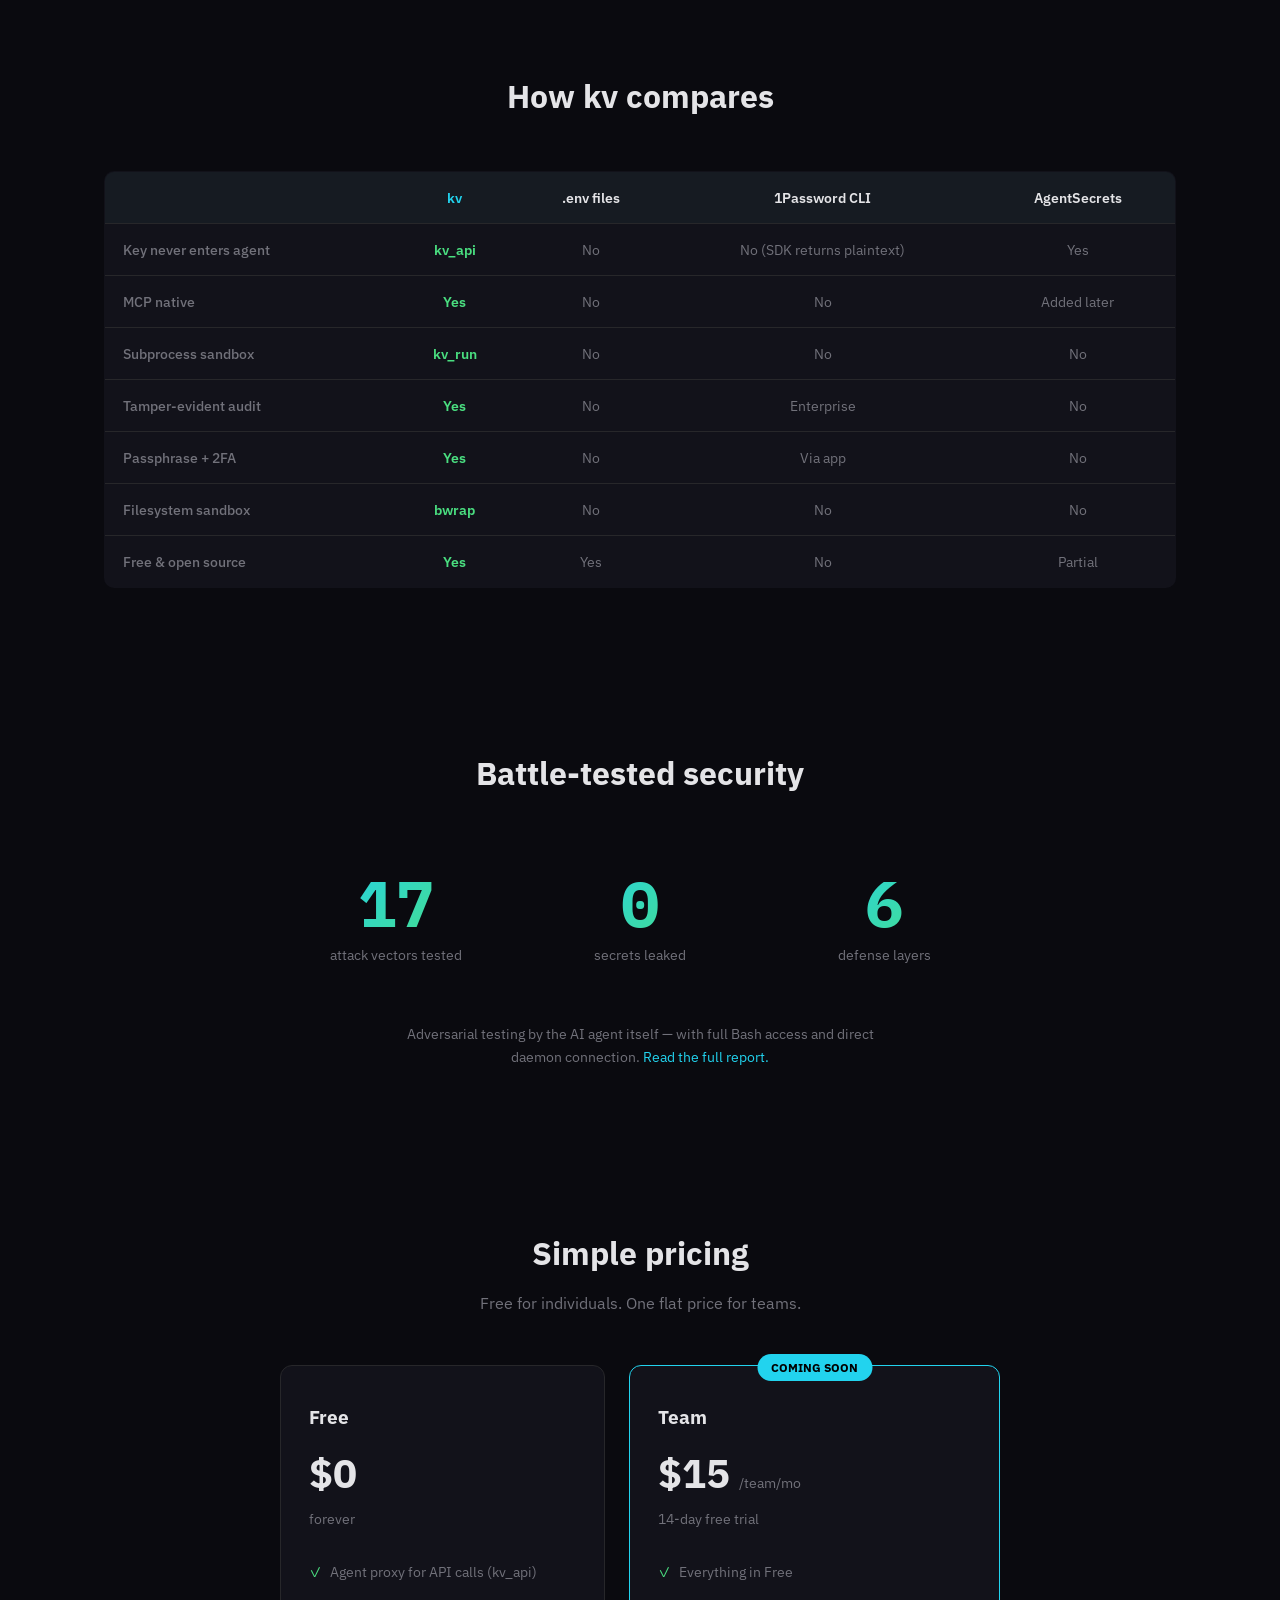
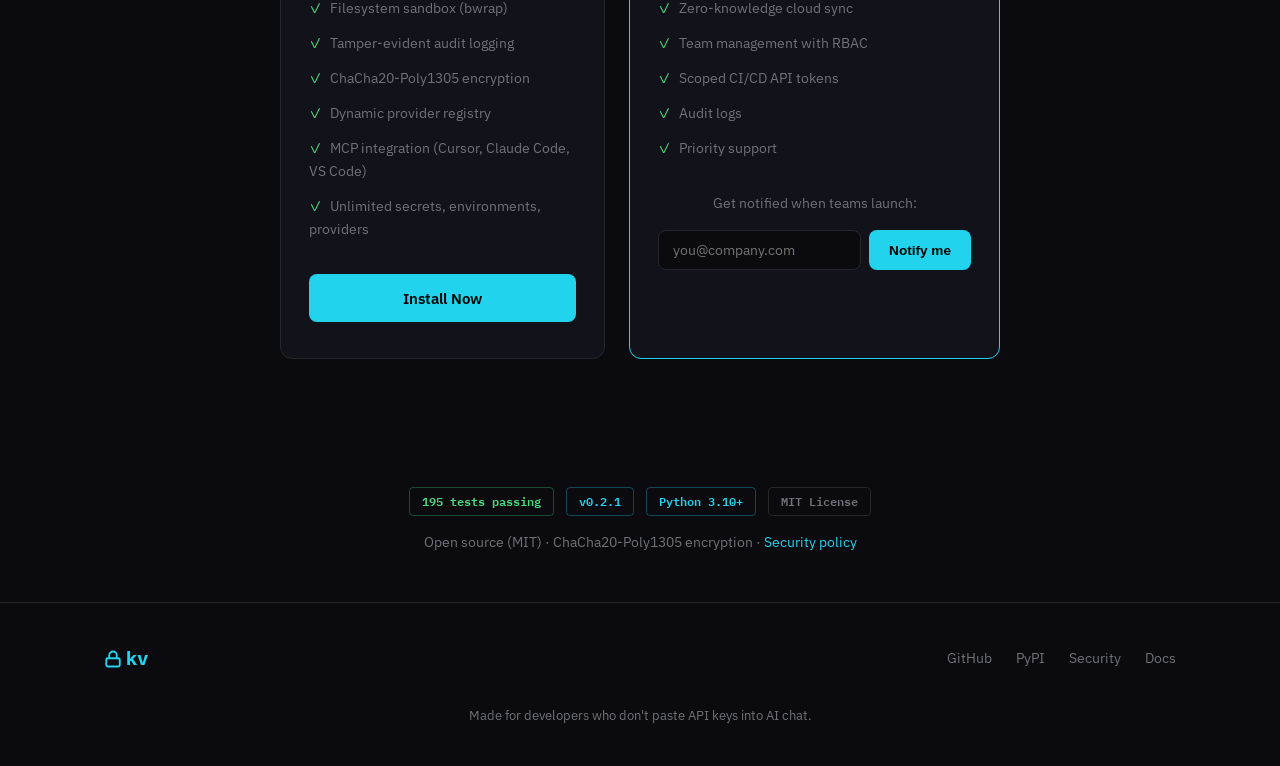
==== commit 2032a2a6: "Fix: security proof section visible without scroll reveal" ====
--- a/index.html
+++ b/index.html
@@ -665,7 +665,7 @@
 </section>
 
 <!-- ── Security Proof ──────────────────────────────────── -->
-<section class="security-proof reveal">
+<section class="security-proof">
   <div class="container">
     <h2>Battle-tested security</h2>
     <div class="proof-grid">
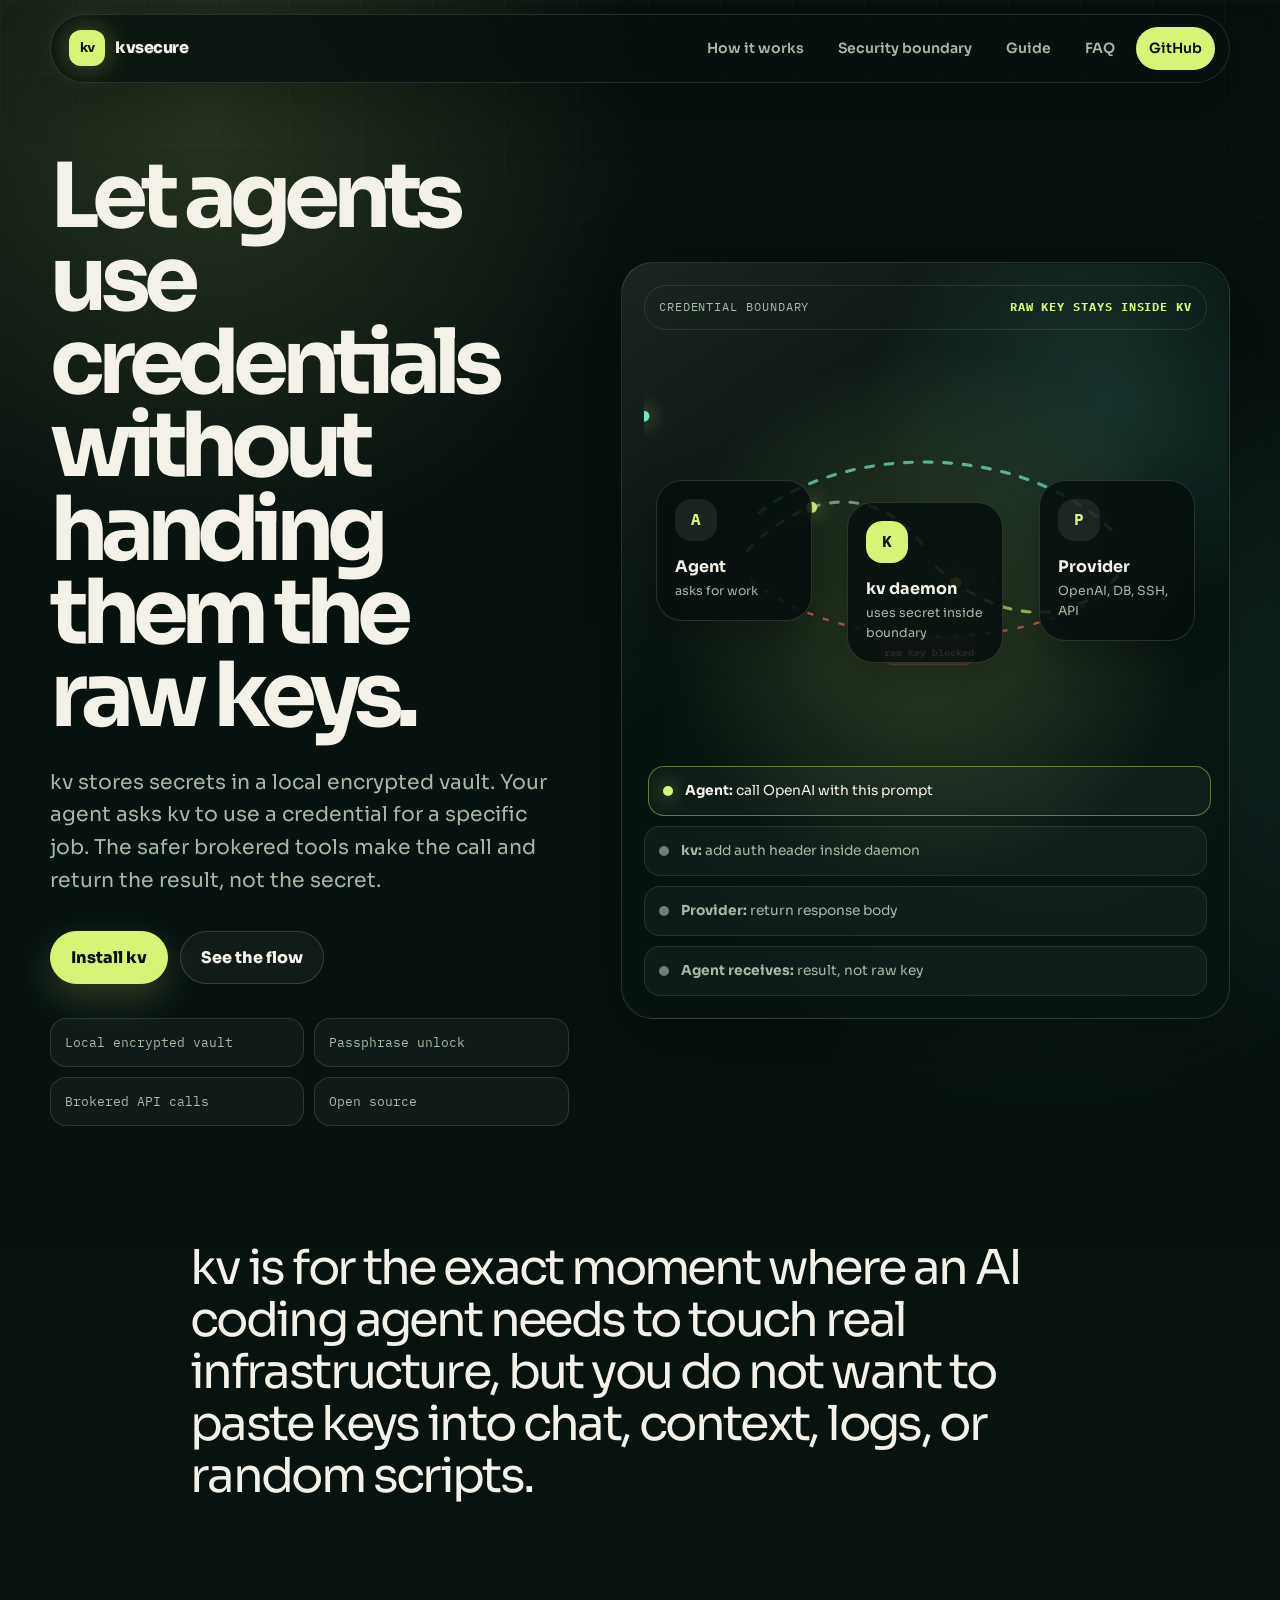
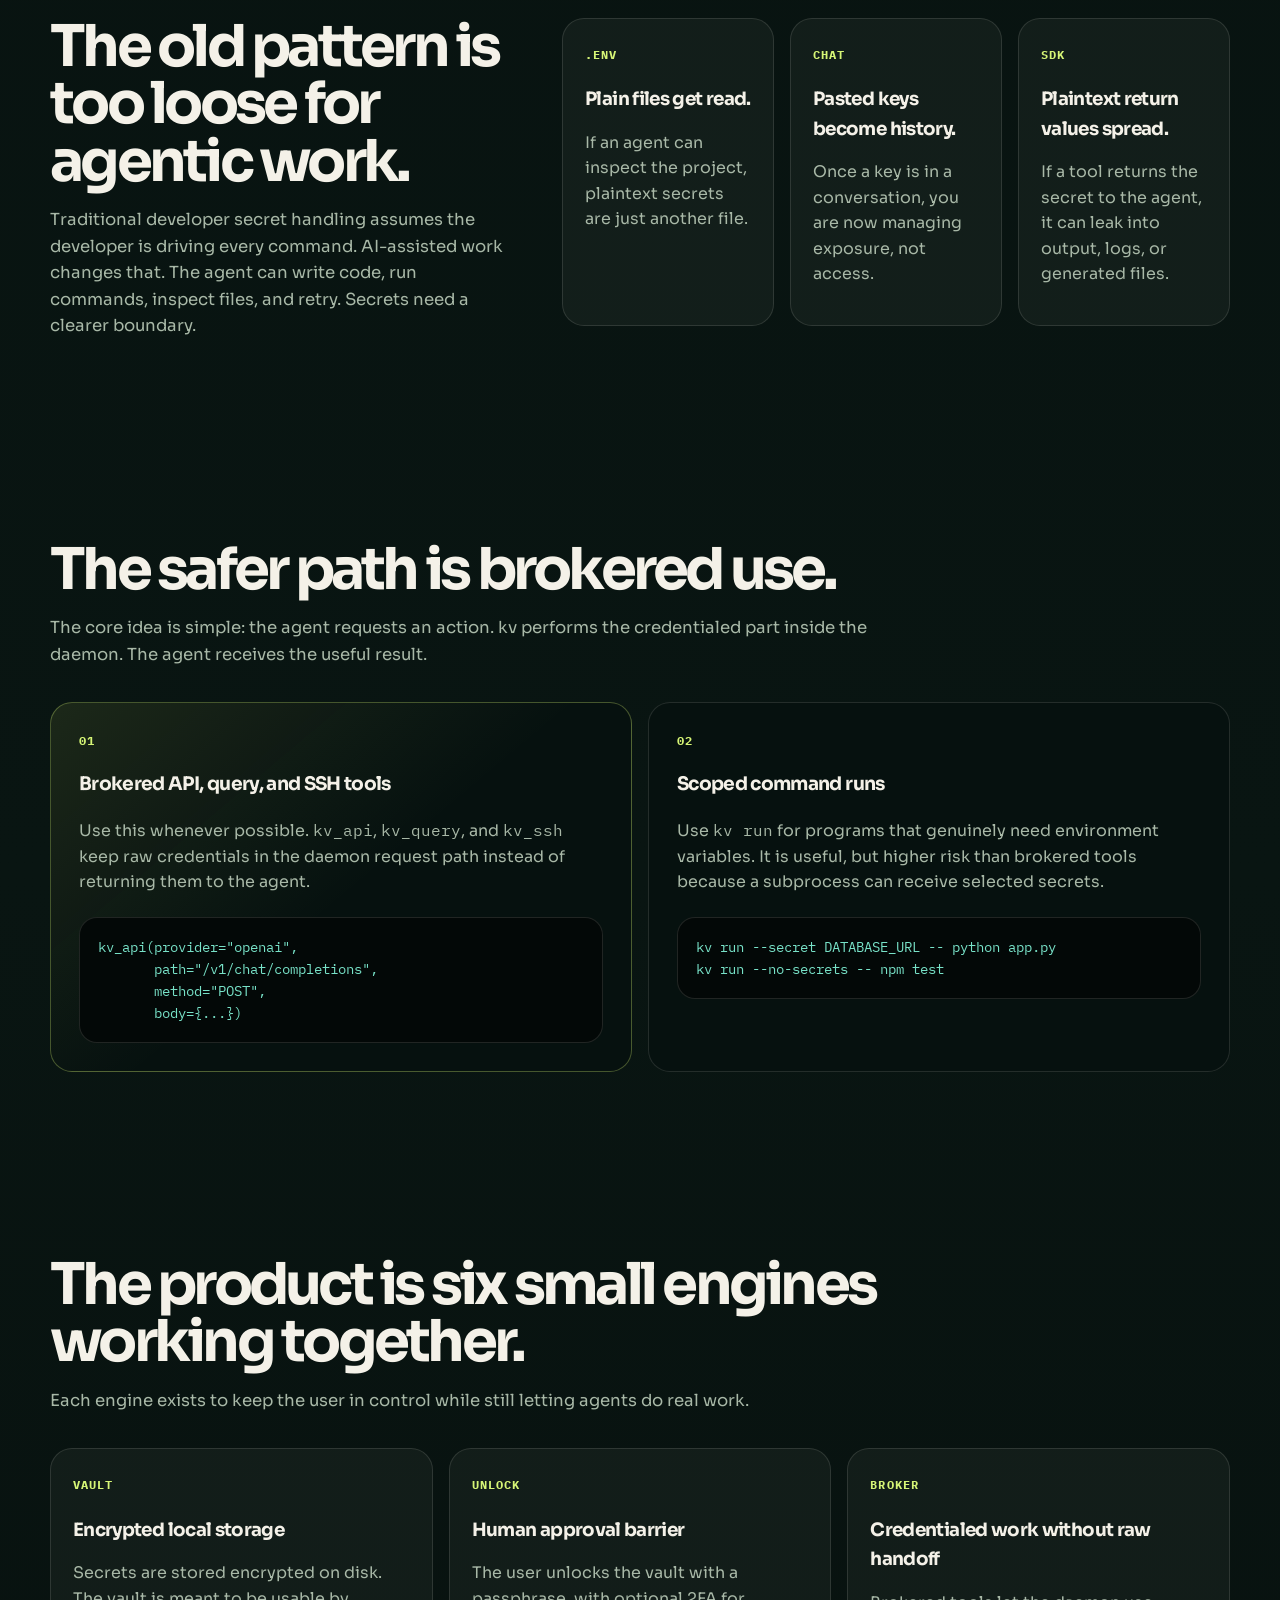
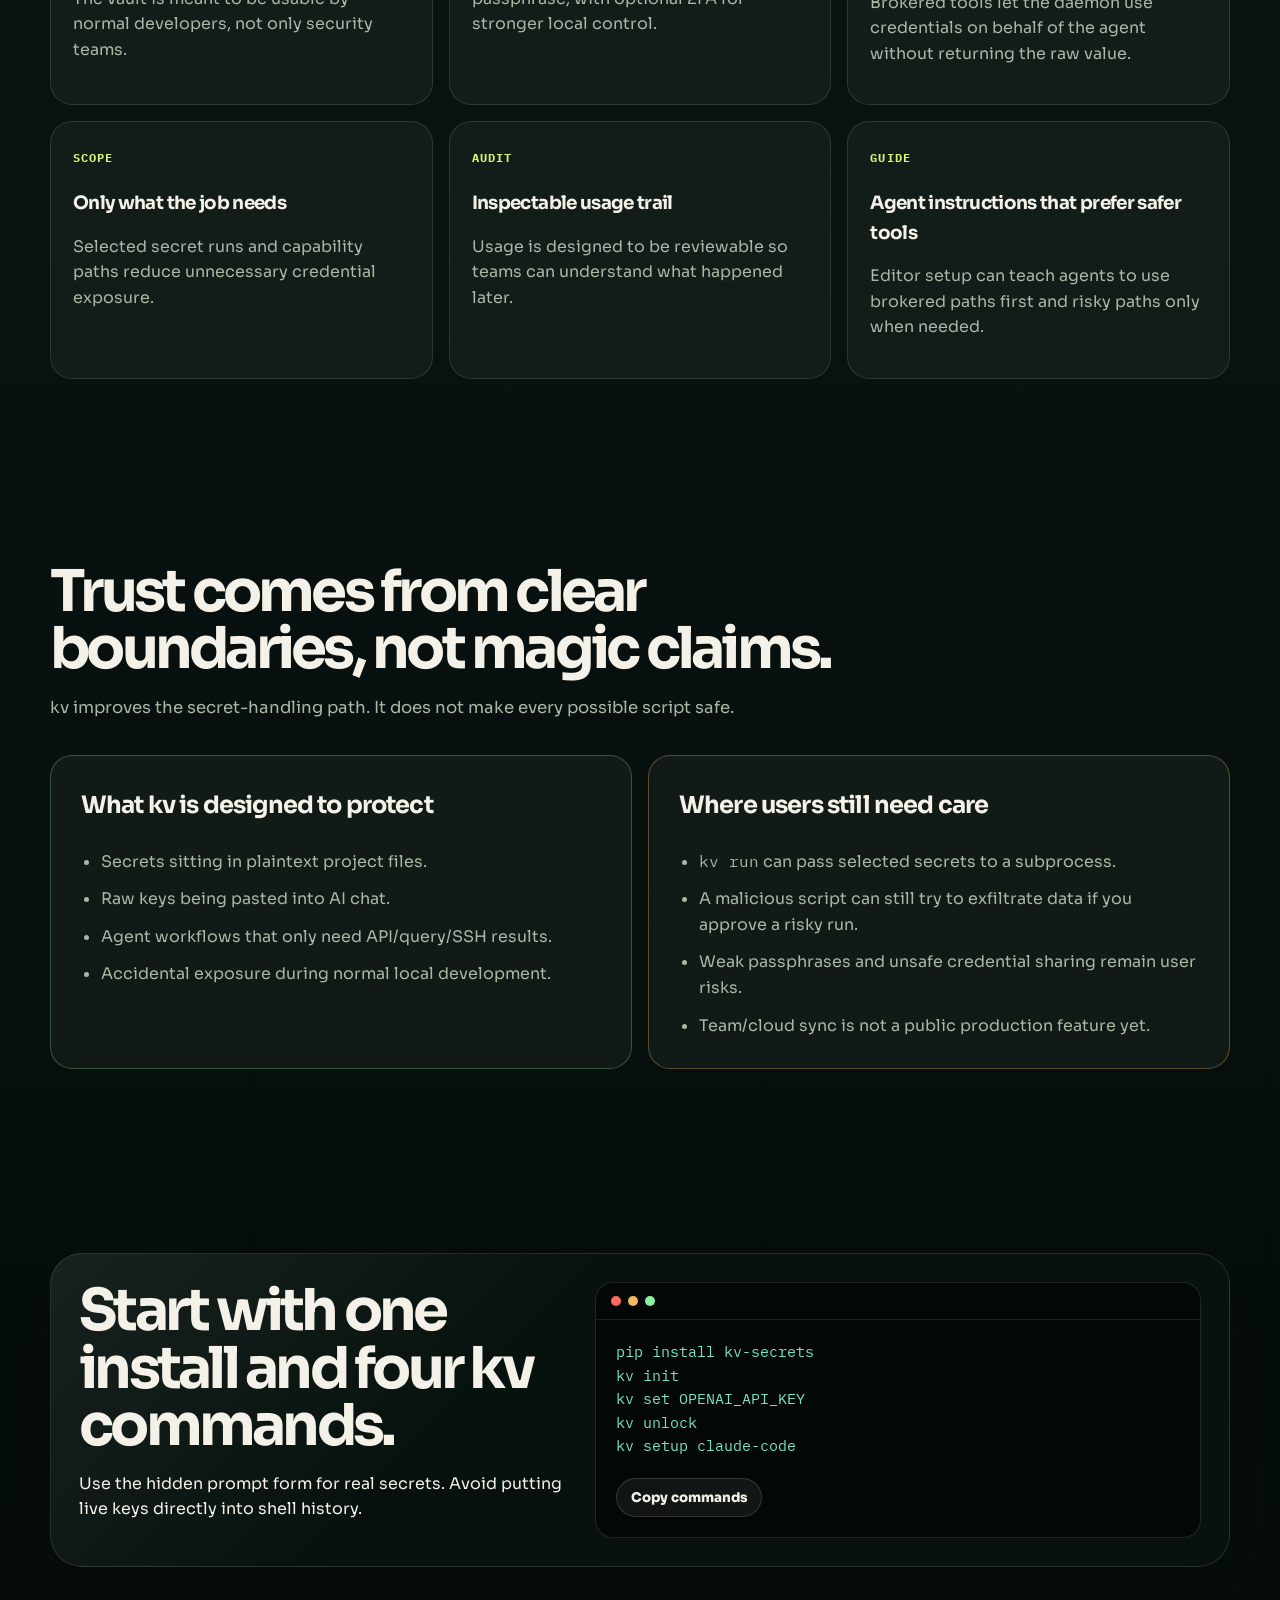
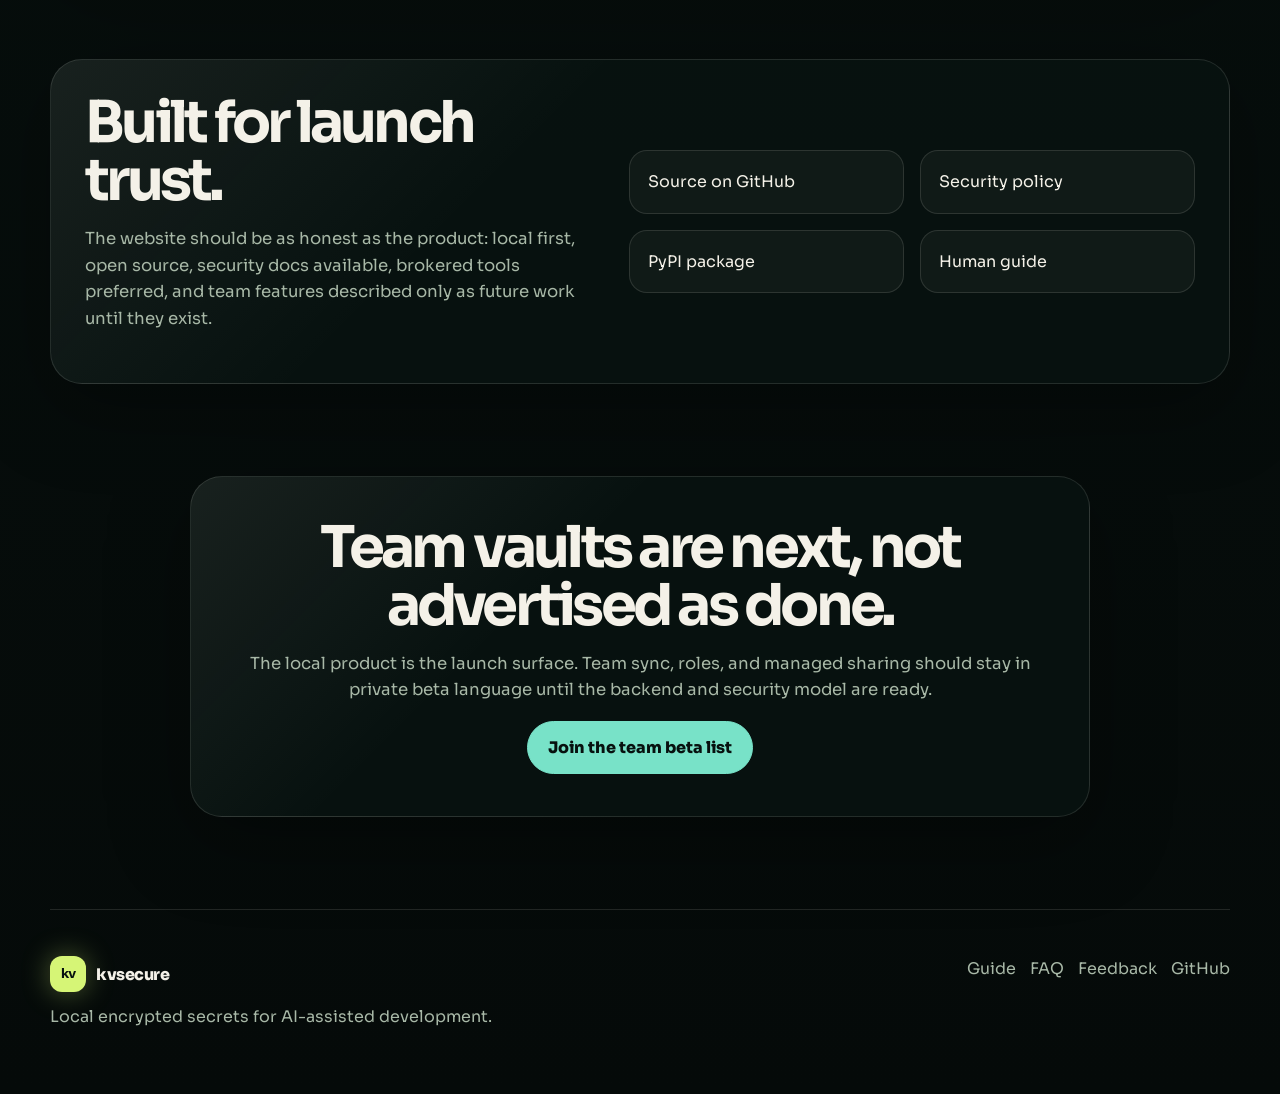
==== commit aeceba36: "Redesign kvsecure launch site" ====
--- a/index.html
+++ b/index.html
@@ -3,947 +3,314 @@
 <head>
 <meta charset="utf-8">
 <meta name="viewport" content="width=device-width, initial-scale=1">
-<title>kv — Encrypted Secrets Management for Developers & AI Agents</title>
-<meta name="description" content="Stop pasting API keys into AI chat. kv encrypts secrets locally with ChaCha20-Poly1305 and lets your AI editor use them safely through MCP.">
-<meta name="theme-color" content="#0a0a0f">
-<meta property="og:title" content="kv — Encrypted Secrets for Developers & AI Agents">
-<meta property="og:description" content="ChaCha20-Poly1305 encryption. MCP integration. Your AI agent never sees your secrets.">
+<title>kvsecure - Local vault for AI agent credentials</title>
+<meta name="description" content="kv stores secrets in a local encrypted vault and gives AI agents brokered ways to use credentials without receiving the raw values by default.">
+<meta name="theme-color" content="#07110f">
+<meta property="og:title" content="kvsecure - Local vault for AI agent credentials">
+<meta property="og:description" content="Let AI agents use credentials through brokered tools without handing them the raw keys by default.">
 <meta property="og:type" content="website">
 <meta property="og:url" content="https://kvsecure.com">
 <meta name="twitter:card" content="summary">
-<meta name="twitter:title" content="kv — Encrypted Secrets for Developers & AI Agents">
-<meta name="twitter:description" content="ChaCha20-Poly1305 encryption. MCP integration. Your AI agent never sees your secrets.">
+<meta name="twitter:title" content="kvsecure - Local vault for AI agent credentials">
+<meta name="twitter:description" content="A local encrypted vault and brokered credential boundary for AI-assisted development.">
 <link rel="canonical" href="https://kvsecure.com/">
-<script type="application/ld+json">
-{"@context":"https://schema.org","@type":"SoftwareApplication","name":"kv","description":"Encrypted secrets management for developers and AI agents. ChaCha20-Poly1305 encryption with MCP integration.","url":"https://kvsecure.com","applicationCategory":"DeveloperApplication","operatingSystem":"Windows, macOS, Linux","offers":{"@type":"Offer","price":"0","priceCurrency":"USD"},"author":{"@type":"Organization","name":"kvsecure"}}
-</script>
-<link rel="icon" href="data:image/svg+xml,<svg xmlns='http://www.w3.org/2000/svg' viewBox='0 0 100 100'><text y='.9em' font-size='90'>&#x1F510;</text></svg>">
 <link rel="preconnect" href="https://fonts.googleapis.com">
 <link rel="preconnect" href="https://fonts.gstatic.com" crossorigin>
-<link href="https://fonts.googleapis.com/css2?family=IBM+Plex+Mono:wght@400;600;700&family=IBM+Plex+Sans:wght@400;500;600;700;800&display=swap" rel="stylesheet">
-<style>
-/* ── Variables ─────────────────────────────────────────── */
-:root {
-  --bg:          #0a0a0f;
-  --bg-card:     #12121a;
-  --bg-terminal: #0d1117;
-  --bg-terminal-bar: #161b22;
-  --text:        #e4e4e7;
-  --text-muted:  #71717a;
-  --accent:      #22d3ee;
-  --accent-dim:  rgba(34,211,238,0.12);
-  --green:       #4ade80;
-  --yellow:      #fbbf24;
-  --red:         #f87171;
-  --border:      #27272a;
-  --font:        "IBM Plex Sans", -apple-system, BlinkMacSystemFont, sans-serif;
-  --mono:        "IBM Plex Mono", "SF Mono", "Cascadia Code", Consolas, monospace;
-}
-
-/* ── Reset / Base ──────────────────────────────────────── */
-*, *::before, *::after { box-sizing: border-box; margin: 0; padding: 0; }
-html { scroll-behavior: smooth; }
-body {
-  font-family: var(--font);
-  background: var(--bg);
-  color: var(--text);
-  line-height: 1.6;
-  -webkit-font-smoothing: antialiased;
-}
-body::before {
-  content: "";
-  position: fixed; top: 0; left: 0; right: 0; bottom: 0;
-  background-image:
-    linear-gradient(rgba(34,211,238,0.025) 1px, transparent 1px),
-    linear-gradient(90deg, rgba(34,211,238,0.025) 1px, transparent 1px);
-  background-size: 40px 40px;
-  pointer-events: none;
-  z-index: -1;
-}
-a { color: var(--accent); text-decoration: none; }
-a:hover { text-decoration: underline; }
-
-/* ── Layout ────────────────────────────────────────────── */
-.container { max-width: 1120px; margin: 0 auto; padding: 0 24px; }
-section { padding: 80px 0; }
-
-/* ── Skip link + Focus ────────────────────────────────── */
-.skip-link {
-  position: absolute; top: -100px; left: 16px;
-  background: var(--accent); color: #000; padding: 8px 16px;
-  border-radius: 4px; font-weight: 600; font-size: 0.9rem; z-index: 200;
-}
-.skip-link:focus { top: 8px; }
-:focus-visible { outline: 2px solid var(--accent); outline-offset: 2px; }
-
-/* ── Nav ───────────────────────────────────────────────── */
-nav {
-  position: fixed; top: 0; left: 0; right: 0; z-index: 100;
-  background: rgba(10,10,15,0.85);
-  backdrop-filter: blur(12px);
-  border-bottom: 1px solid var(--border);
-}
-.nav-inner {
-  max-width: 1120px; margin: 0 auto; padding: 0 24px;
-  display: flex; align-items: center; justify-content: space-between;
-  height: 60px;
-}
-.nav-logo { font-size: 1.5rem; font-weight: 700; color: var(--accent); font-family: var(--mono); }
-.nav-links { display: flex; gap: 28px; align-items: center; }
-.nav-links a { color: var(--text-muted); font-size: 0.9rem; }
-.nav-links a:hover { color: var(--text); text-decoration: none; }
-.nav-gh {
-  display: inline-flex; align-items: center; gap: 6px;
-  padding: 6px 14px; border: 1px solid var(--border); border-radius: 6px;
-  font-size: 0.85rem; color: var(--text);
-}
-.nav-gh:hover { border-color: var(--text-muted); text-decoration: none; }
-.nav-toggle { display: none; background: none; border: none; color: var(--text); font-size: 1.5rem; cursor: pointer; }
-
-/* ── Hero ──────────────────────────────────────────────── */
-.hero {
-  padding-top: 140px; padding-bottom: 80px;
-  position: relative; overflow: hidden;
-}
-.hero::before {
-  content: "";
-  position: absolute;
-  top: -120px; left: 50%; transform: translateX(-50%);
-  width: 800px; height: 600px;
-  background: radial-gradient(ellipse, rgba(34,211,238,0.08) 0%, transparent 70%);
-  pointer-events: none;
-}
-.hero-grid { display: grid; grid-template-columns: 1fr 1fr; gap: 60px; align-items: center; position: relative; }
-.hero h1 { font-size: 3rem; line-height: 1.15; font-weight: 800; letter-spacing: -0.02em; margin-bottom: 20px; }
-.hero h1 span { color: var(--accent); text-shadow: 0 0 40px rgba(34,211,238,0.3), 0 0 80px rgba(34,211,238,0.1); }
-.hero .sub { font-size: 1.15rem; color: var(--text-muted); line-height: 1.7; margin-bottom: 32px; max-width: 480px; }
-.hero-ctas { display: flex; gap: 14px; flex-wrap: wrap; }
-.btn-primary {
-  display: inline-flex; align-items: center; gap: 8px;
-  padding: 12px 28px; background: var(--accent); color: #000; font-weight: 600;
-  border-radius: 8px; font-size: 0.95rem; transition: opacity 0.15s;
-}
-.btn-primary:hover { opacity: 0.85; text-decoration: none; }
-.btn-outline {
-  display: inline-flex; align-items: center; gap: 8px;
-  padding: 12px 28px; border: 1px solid var(--border); color: var(--text);
-  border-radius: 8px; font-size: 0.95rem; transition: border-color 0.15s;
-}
-.btn-outline:hover { border-color: var(--text-muted); text-decoration: none; }
-
-/* ── Works With ───────────────────────────────────────── */
-.works-with {
-  text-align: center; padding: 40px 0 60px;
-}
-.works-with p {
-  font-size: 0.85rem; color: var(--text-muted); text-transform: uppercase;
-  letter-spacing: 0.1em; margin-bottom: 20px;
-}
-.editor-badges {
-  display: flex; justify-content: center; gap: 32px; flex-wrap: wrap;
-}
-.editor-badge {
-  display: flex; align-items: center; gap: 10px;
-  padding: 10px 20px;
-  background: var(--bg-card); border: 1px solid var(--border); border-radius: 8px;
-  font-size: 0.9rem; color: var(--text); font-weight: 500;
-  transition: border-color 0.2s;
-}
-.editor-badge:hover { border-color: var(--accent); }
-.editor-badge svg { width: 20px; height: 20px; }
-
-/* ── Terminal ──────────────────────────────────────────── */
-.terminal {
-  background: var(--bg-terminal);
-  border: 1px solid var(--border);
-  border-radius: 10px;
-  overflow: hidden;
-  box-shadow: 0 8px 32px rgba(0,0,0,0.4);
-}
-.terminal-bar {
-  display: flex; align-items: center; gap: 7px;
-  padding: 12px 16px;
-  background: var(--bg-terminal-bar);
-  border-bottom: 1px solid var(--border);
-}
-.dot { width: 11px; height: 11px; border-radius: 50%; }
-.dot-r { background: #ff5f57; }
-.dot-y { background: #febc2e; }
-.dot-g { background: #28c840; }
-.terminal-bar span { margin-left: 8px; font-size: 0.75rem; color: var(--text-muted); font-family: var(--mono); }
-.terminal pre {
-  padding: 20px; margin: 0;
-  font-family: var(--mono); font-size: 0.85rem; line-height: 1.75;
-  overflow-x: auto; color: var(--text);
-}
-.terminal .p  { color: var(--text-muted); }
-.terminal .c  { color: var(--accent); }
-.terminal .v  { color: var(--green); }
-.terminal .k  { color: var(--yellow); }
-.terminal .o  { color: var(--text-muted); }
-.terminal .r  { color: var(--red); }
-
-/* Hero terminal typing cursor */
-#hero-terminal pre { min-height: 140px; }
-.cursor-blink {
-  display: inline-block; width: 8px; height: 16px;
-  background: var(--accent); vertical-align: text-bottom;
-  animation: blink 1s step-end infinite;
-}
-@keyframes blink { 50% { opacity: 0; } }
-
-/* ── Install ───────────────────────────────────────────── */
-.install { text-align: center; background: var(--bg-card); border-top: 1px solid var(--border); border-bottom: 1px solid var(--border); }
-.install h2 { font-size: 2rem; margin-bottom: 32px; font-weight: 700; }
-.install-cmd {
-  display: inline-flex; align-items: center; gap: 16px;
-  background: var(--bg-terminal); border: 1px solid var(--border); border-radius: 8px;
-  padding: 16px 24px; font-family: var(--mono); font-size: 1.1rem;
-  margin-bottom: 40px;
-}
-.install-cmd code { color: var(--accent); }
-.copy-btn {
-  background: none; border: 1px solid var(--border); color: var(--text-muted);
-  padding: 4px 10px; border-radius: 4px; cursor: pointer; font-size: 0.8rem;
-  font-family: var(--font); transition: color 0.15s;
-}
-.copy-btn:hover { color: var(--text); border-color: var(--text-muted); }
-.quickstart { display: grid; grid-template-columns: repeat(4, 1fr); gap: 24px; max-width: 900px; margin: 0 auto; }
-.qs-step { text-align: center; }
-.qs-step .num { display: inline-flex; align-items: center; justify-content: center; width: 32px; height: 32px; border-radius: 50%; background: var(--accent-dim); color: var(--accent); font-weight: 700; font-size: 0.85rem; margin-bottom: 12px; }
-.qs-step code { display: block; font-family: var(--mono); font-size: 0.9rem; color: var(--accent); margin-bottom: 6px; }
-.qs-step p { font-size: 0.85rem; color: var(--text-muted); }
-
-/* ── The Problem ──────────────────────────────────────── */
-.the-problem h2 { font-size: 2rem; text-align: center; margin-bottom: 48px; font-weight: 700; }
-.problem-grid { display: grid; grid-template-columns: repeat(3, 1fr); gap: 24px; margin-bottom: 32px; }
-.problem-card {
-  background: var(--bg-card); border: 1px solid var(--border); border-radius: 10px;
-  padding: 28px; text-align: center;
-}
-.problem-card h3 { font-size: 1.1rem; margin-bottom: 10px; font-weight: 600; color: var(--red); }
-.problem-card p { font-size: 0.9rem; color: var(--text-muted); line-height: 1.6; }
-.problem-bottom { text-align: center; font-size: 1.05rem; color: var(--text-muted); }
-
-/* ── How kv Works ─────────────────────────────────────── */
-.how-kv-works { background: var(--bg-card); border-top: 1px solid var(--border); border-bottom: 1px solid var(--border); }
-.how-kv-works h2 { font-size: 2rem; text-align: center; margin-bottom: 48px; font-weight: 700; }
-.how-kv-works .terminal { max-width: 700px; margin: 0 auto 24px; }
-.how-kv-works .terminal pre { font-size: 0.85rem; padding: 24px; line-height: 2; }
-.how-kv-caption { text-align: center; max-width: 680px; margin: 0 auto; font-size: 0.95rem; color: var(--text-muted); line-height: 1.7; }
-
-/* ── Features ──────────────────────────────────────────── */
-.features h2 { font-size: 2rem; text-align: center; margin-bottom: 48px; font-weight: 700; }
-.features-grid { display: grid; grid-template-columns: repeat(3, 1fr); gap: 24px; }
-.feature-card {
-  background: var(--bg-card); border: 1px solid var(--border); border-radius: 10px;
-  padding: 28px; transition: transform 0.2s;
-  position: relative; overflow: hidden;
-}
-.feature-card::before {
-  content: "";
-  position: absolute; inset: 0;
-  border-radius: 10px;
-  padding: 1px;
-  background: linear-gradient(135deg, transparent, var(--accent), transparent);
-  -webkit-mask: linear-gradient(#fff 0 0) content-box, linear-gradient(#fff 0 0);
-  -webkit-mask-composite: xor;
-  mask-composite: exclude;
-  opacity: 0;
-  transition: opacity 0.3s;
-}
-.feature-card:hover::before { opacity: 1; }
-.feature-icon { font-size: 1.8rem; margin-bottom: 14px; }
-.feature-card h3 { font-size: 1.1rem; margin-bottom: 8px; font-weight: 600; }
-.feature-card p { font-size: 0.9rem; color: var(--text-muted); line-height: 1.6; }
-.coming { display: inline-block; font-size: 0.7rem; background: var(--accent-dim); color: var(--accent); padding: 2px 8px; border-radius: 4px; margin-left: 8px; vertical-align: middle; }
-
-/* ── Comparison ───────────────────────────────────────── */
-.comparison h2 { font-size: 2rem; text-align: center; margin-bottom: 48px; font-weight: 700; }
-.comparison-table-wrap { overflow-x: auto; }
-.comparison-table {
-  width: 100%; border-collapse: collapse; font-size: 0.9rem;
-  background: var(--bg-card); border: 1px solid var(--border); border-radius: 10px;
-  overflow: hidden;
-}
-.comparison-table th, .comparison-table td {
-  padding: 14px 18px; text-align: center; border-bottom: 1px solid var(--border);
-}
-.comparison-table th { font-weight: 600; color: var(--text); background: var(--bg-terminal-bar); }
-.comparison-table th:first-child, .comparison-table td:first-child { text-align: left; font-weight: 500; }
-.comparison-table td { color: var(--text-muted); }
-.comparison-table td:nth-child(2) { color: var(--green); font-weight: 600; }
-.comparison-table tr:last-child td { border-bottom: none; }
-.comparison-table thead th:nth-child(2) { color: var(--accent); }
-
-/* ── Security Proof ───────────────────────────────────── */
-.security-proof { text-align: center; }
-.security-proof h2 { font-size: 2rem; margin-bottom: 48px; font-weight: 700; }
-.proof-grid { display: grid; grid-template-columns: repeat(3, 1fr); gap: 32px; max-width: 700px; margin: 0 auto 32px; }
-.proof-stat { padding: 24px; }
-.stat-number {
-  font-size: 4rem; font-weight: 800; font-family: var(--mono);
-  background: linear-gradient(135deg, var(--accent), var(--green));
-  -webkit-background-clip: text; -webkit-text-fill-color: transparent;
-  background-clip: text; line-height: 1;
-}
-.stat-label { font-size: 0.9rem; color: var(--text-muted); margin-top: 8px; }
-.proof-caption { font-size: 0.9rem; color: var(--text-muted); max-width: 500px; margin: 0 auto; }
-.proof-caption a { color: var(--accent); }
-
-/* ── Trust Badges (text-based) ───────────────────────── */
-.trust-badge {
-  display: inline-block; padding: 4px 12px; border-radius: 4px;
-  font-size: 0.75rem; font-family: var(--mono); font-weight: 600;
-  border: 1px solid var(--border);
-}
-.trust-badge--green { color: var(--green); border-color: rgba(74,222,128,0.3); }
-.trust-badge--blue { color: var(--accent); border-color: rgba(34,211,238,0.3); }
-.trust-badge--gray { color: var(--text-muted); }
-
-/* ── Pricing ───────────────────────────────────────────── */
-.pricing h2 { font-size: 2rem; text-align: center; margin-bottom: 12px; font-weight: 700; }
-.pricing .sub { text-align: center; color: var(--text-muted); margin-bottom: 48px; font-size: 1rem; }
-.pricing-grid { display: grid; grid-template-columns: repeat(2, 1fr); gap: 24px; max-width: 720px; margin: 0 auto; }
-.price-card {
-  background: var(--bg-card); border: 1px solid var(--border); border-radius: 12px;
-  padding: 36px 28px; position: relative; transition: border-color 0.2s, transform 0.2s;
-}
-.price-card.featured { border-color: var(--accent); }
-.price-card .badge {
-  position: absolute; top: -12px; left: 50%; transform: translateX(-50%);
-  background: var(--accent); color: #000; font-size: 0.75rem; font-weight: 700;
-  padding: 4px 14px; border-radius: 20px;
-}
-.price-card h3 { font-size: 1.2rem; margin-bottom: 8px; }
-.price-amount { font-size: 2.5rem; font-weight: 800; margin-bottom: 4px; }
-.price-amount small { font-size: 0.9rem; font-weight: 400; color: var(--text-muted); }
-.price-period { font-size: 0.85rem; color: var(--text-muted); margin-bottom: 24px; }
-.price-features { list-style: none; margin-bottom: 28px; }
-.price-features li { padding: 6px 0; font-size: 0.9rem; color: var(--text-muted); }
-.price-features li::before { content: "\2713 "; color: var(--green); margin-right: 8px; }
-.price-cta { display: block; text-align: center; padding: 12px; border-radius: 8px; font-weight: 600; font-size: 0.95rem; }
-.price-cta-primary { background: var(--accent); color: #000; }
-.price-cta-primary:hover { opacity: 0.85; text-decoration: none; }
-.price-cta-soon {
-  background: var(--bg); border: 1px solid var(--border); color: var(--text-muted);
-  cursor: default;
-}
-
-/* ── Footer ────────────────────────────────────────────── */
-footer {
-  border-top: 1px solid var(--border);
-  padding: 40px 0;
-}
-.footer-inner { display: flex; justify-content: space-between; align-items: center; flex-wrap: wrap; gap: 16px; }
-.footer-brand { font-family: var(--mono); font-weight: 700; color: var(--accent); font-size: 1.2rem; }
-.footer-links { display: flex; gap: 24px; }
-.footer-links a { color: var(--text-muted); font-size: 0.85rem; }
-.footer-links a:hover { color: var(--text); }
-.footer-tagline { width: 100%; text-align: center; color: var(--text-muted); font-size: 0.8rem; margin-top: 16px; }
-
-/* ── Trust Strip ───────────────────────────────────────── */
-.trust-strip { text-align: center; padding: 48px 0; }
-.trust-badges { display: flex; gap: 12px; justify-content: center; flex-wrap: wrap; margin-bottom: 16px; }
-.trust-badges img { height: 22px; }
-.trust-text { color: var(--text-muted); font-size: 0.85rem; }
-.trust-text a { color: var(--accent); }
-
-/* ── Waitlist ──────────────────────────────────────────── */
-.waitlist-form { display: flex; gap: 8px; margin-top: 16px; max-width: 360px; }
-.waitlist-form input { flex: 1; padding: 10px 14px; border: 1px solid var(--border); border-radius: 8px; background: var(--bg); color: var(--text); font-size: 0.85rem; font-family: var(--font); }
-.waitlist-form input:focus { outline: none; border-color: var(--accent); }
-.waitlist-form button { padding: 10px 20px; border: none; border-radius: 8px; background: var(--accent); color: #000; font-weight: 600; font-size: 0.85rem; cursor: pointer; white-space: nowrap; }
-.waitlist-form button:hover { opacity: 0.85; }
-.waitlist-msg { font-size: 0.8rem; color: var(--green); margin-top: 8px; display: none; }
-
-/* ── Scroll Reveal ─────────────────────────────────────── */
-.reveal {
-  opacity: 0; transform: translateY(30px);
-  transition: opacity 0.6s ease, transform 0.6s ease;
-}
-.reveal.visible {
-  opacity: 1; transform: translateY(0);
-}
-
-/* ── Responsive ────────────────────────────────────────── */
-@media (max-width: 1023px) {
-  .hero-grid { grid-template-columns: 1fr; gap: 40px; }
-  .features-grid { grid-template-columns: repeat(2, 1fr); }
-  .problem-grid { grid-template-columns: repeat(2, 1fr); }
-  .quickstart { grid-template-columns: repeat(2, 1fr); }
-}
-@media (max-width: 767px) {
-  .hero h1 { font-size: 2rem; }
-  .hero .sub { font-size: 1rem; }
-  section { padding: 56px 0; }
-  .features-grid { grid-template-columns: 1fr; }
-  .problem-grid { grid-template-columns: 1fr; }
-  .quickstart { grid-template-columns: 1fr; }
-  .pricing-grid { grid-template-columns: 1fr; }
-  .nav-links { display: none; position: absolute; top: 60px; left: 0; right: 0; background: var(--bg); border-bottom: 1px solid var(--border); flex-direction: column; padding: 20px 24px; gap: 16px; }
-  .nav-links.open { display: flex; }
-  .nav-toggle { display: block; }
-  .footer-inner { justify-content: center; text-align: center; }
-  .editor-badges { gap: 16px; }
-  .comparison-table { font-size: 0.8rem; }
-  .comparison-table th, .comparison-table td { padding: 10px 12px; }
-}
-
-/* ── Animations (respects reduced-motion) ──────────────── */
-@media (prefers-reduced-motion: no-preference) {
-  .feature-card:hover, .price-card:hover { transform: translateY(-2px); }
-}
-@media (prefers-reduced-motion: reduce) {
-  .reveal { opacity: 1; transform: none; transition: none; }
-  .cursor-blink { animation: none; }
-}
-</style>
+<link href="https://fonts.googleapis.com/css2?family=IBM+Plex+Mono:wght@400;500;600;700&family=Sora:wght@400;500;600;700;800&display=swap" rel="stylesheet">
+<link rel="stylesheet" href="styles.css">
+<link rel="icon" href="data:image/svg+xml,%3Csvg xmlns='http://www.w3.org/2000/svg' viewBox='0 0 64 64'%3E%3Crect width='64' height='64' rx='14' fill='%2307110f'/%3E%3Cpath d='M20 29v-7a12 12 0 0 1 24 0v7' fill='none' stroke='%23d6f576' stroke-width='5' stroke-linecap='round'/%3E%3Crect x='15' y='27' width='34' height='25' rx='7' fill='%23d6f576'/%3E%3Ccircle cx='32' cy='39' r='4' fill='%2307110f'/%3E%3C/svg%3E">
+<script type="application/ld+json">
+{"@context":"https://schema.org","@type":"SoftwareApplication","name":"kv-secrets","description":"Local encrypted secrets management for developers and AI agents, with brokered API, query, SSH, and subprocess paths.","url":"https://kvsecure.com","applicationCategory":"DeveloperApplication","operatingSystem":"Windows, macOS, Linux","offers":{"@type":"Offer","price":"0","priceCurrency":"USD"}}
+</script>
 </head>
 <body>
-<a class="skip-link" href="#install">Skip to content</a>
-
-<!-- ── Nav ──────────────────────────────────────────────── -->
-<nav>
-  <div class="nav-inner">
-    <a href="/" class="nav-logo"><svg width="20" height="20" viewBox="0 0 24 24" fill="none" stroke="currentColor" stroke-width="2.5" stroke-linecap="round" stroke-linejoin="round" style="vertical-align:-3px;margin-right:4px"><rect x="3" y="11" width="18" height="11" rx="2"/><path d="M7 11V7a5 5 0 0110 0v4"/></svg>kv</a>
-    <button class="nav-toggle" id="nav-toggle" aria-label="Menu" aria-expanded="false">&#9776;</button>
-    <div class="nav-links">
-      <a href="#install">Install</a>
-      <a href="#how-kv-works">How It Works</a>
-      <a href="#features">Features</a>
-      <a href="#pricing">Pricing</a>
-      <a href="https://github.com/SatishoBananamoto/kv-secrets" class="nav-gh">
-        <svg width="16" height="16" viewBox="0 0 16 16" fill="currentColor"><path d="M8 0C3.58 0 0 3.58 0 8c0 3.54 2.29 6.53 5.47 7.59.4.07.55-.17.55-.38 0-.19-.01-.82-.01-1.49-2.01.37-2.53-.49-2.69-.94-.09-.23-.48-.94-.82-1.13-.28-.15-.68-.52-.01-.53.63-.01 1.08.58 1.23.82.72 1.21 1.87.87 2.33.66.07-.52.28-.87.51-1.07-1.78-.2-3.64-.89-3.64-3.95 0-.87.31-1.59.82-2.15-.08-.2-.36-1.02.08-2.12 0 0 .67-.21 2.2.82.64-.18 1.32-.27 2-.27.68 0 1.36.09 2 .27 1.53-1.04 2.2-.82 2.2-.82.44 1.1.16 1.92.08 2.12.51.56.82 1.27.82 2.15 0 3.07-1.87 3.75-3.65 3.95.29.25.54.73.54 1.48 0 1.07-.01 1.93-.01 2.2 0 .21.15.46.55.38A8.013 8.013 0 0016 8c0-4.42-3.58-8-8-8z"/></svg>
-        GitHub
-      </a>
-    </div>
+<a class="skip-link" href="#main">Skip to content</a>
+
+<header class="site-header" data-nav>
+  <a class="brand" href="/" aria-label="kvsecure home">
+    <span class="brand-mark" aria-hidden="true">kv</span>
+    <span>kvsecure</span>
+  </a>
+  <button class="nav-toggle" type="button" aria-label="Open navigation" aria-expanded="false" data-nav-toggle>
+    <span></span><span></span><span></span>
+  </button>
+  <nav class="nav-links" data-nav-links>
+    <a href="#how">How it works</a>
+    <a href="#boundary">Security boundary</a>
+    <a href="guide.html">Guide</a>
+    <a href="faq.html">FAQ</a>
+    <a class="nav-cta" href="https://github.com/SatishoBananamoto/kv-secrets">GitHub</a>
+  </nav>
+</header>
+
+<main id="main">
+  <section class="hero section">
+    <div class="hero-copy">
+      <h1>Let agents use credentials without handing them the raw keys.</h1>
+      <p class="hero-sub">kv stores secrets in a local encrypted vault. Your agent asks kv to use a credential for a specific job. The safer brokered tools make the call and return the result, not the secret.</p>
+      <div class="hero-actions">
+        <a class="button primary" href="#start">Install kv</a>
+        <a class="button ghost" href="#how">See the flow</a>
+      </div>
+      <div class="assurance-grid" aria-label="Product assurances">
+        <span>Local encrypted vault</span>
+        <span>Passphrase unlock</span>
+        <span>Brokered API calls</span>
+        <span>Open source</span>
+      </div>
+    </div>
+
+    <div class="flow-board" aria-label="Animated flow showing how kv brokers a credential request">
+      <div class="flow-topline">
+        <span>credential boundary</span>
+        <strong>raw key stays inside kv</strong>
+      </div>
+      <div class="flow-stage">
+        <svg class="flow-lines" viewBox="0 0 720 360" role="img" aria-labelledby="flow-title flow-desc">
+          <title id="flow-title">kv brokered credential flow</title>
+          <desc id="flow-desc">The agent sends a request to kv. kv uses the credential with a provider. The provider response returns to the agent. The raw key path is blocked.</desc>
+          <defs>
+            <path id="path-agent-vault" d="M132 172 C 210 90, 300 90, 358 166" />
+            <path id="path-vault-provider" d="M374 193 C 470 280, 570 260, 616 190" />
+            <path id="path-provider-agent" d="M597 145 C 480 32, 250 32, 137 132" />
+          </defs>
+          <path class="flow-path muted" d="M132 172 C 210 90, 300 90, 358 166" />
+          <path class="flow-path hot" d="M374 193 C 470 280, 570 260, 616 190" />
+          <path class="flow-path return" d="M597 145 C 480 32, 250 32, 137 132" />
+          <path class="blocked-path" d="M136 210 C 260 305, 485 305, 610 214" />
+          <g class="blocked-label">
+            <rect x="303" y="284" width="122" height="34" rx="17" />
+            <text x="364" y="306" text-anchor="middle">raw key blocked</text>
+          </g>
+          <circle r="7" class="packet request">
+            <animateMotion dur="5.6s" repeatCount="indefinite" begin="0s">
+              <mpath href="#path-agent-vault" />
+            </animateMotion>
+          </circle>
+          <circle r="7" class="packet credential">
+            <animateMotion dur="5.6s" repeatCount="indefinite" begin="1.5s">
+              <mpath href="#path-vault-provider" />
+            </animateMotion>
+          </circle>
+          <circle r="7" class="packet result">
+            <animateMotion dur="5.6s" repeatCount="indefinite" begin="3.1s">
+              <mpath href="#path-provider-agent" />
+            </animateMotion>
+          </circle>
+        </svg>
+
+        <div class="flow-node agent-node">
+          <span class="node-icon">A</span>
+          <strong>Agent</strong>
+          <small>asks for work</small>
+        </div>
+        <div class="flow-node vault-node">
+          <span class="node-icon lock-icon">K</span>
+          <strong>kv daemon</strong>
+          <small>uses secret inside boundary</small>
+        </div>
+        <div class="flow-node provider-node">
+          <span class="node-icon">P</span>
+          <strong>Provider</strong>
+          <small>OpenAI, DB, SSH, API</small>
+        </div>
+      </div>
+      <div class="event-stack" data-flow-events>
+        <div class="event-row is-active" data-flow-step>
+          <span></span>
+          <p><strong>Agent:</strong> call OpenAI with this prompt</p>
+        </div>
+        <div class="event-row" data-flow-step>
+          <span></span>
+          <p><strong>kv:</strong> add auth header inside daemon</p>
+        </div>
+        <div class="event-row" data-flow-step>
+          <span></span>
+          <p><strong>Provider:</strong> return response body</p>
+        </div>
+        <div class="event-row" data-flow-step>
+          <span></span>
+          <p><strong>Agent receives:</strong> result, not raw key</p>
+        </div>
+      </div>
+    </div>
+  </section>
+
+  <section class="section narrow intro-line reveal">
+    <p>kv is for the exact moment where an AI coding agent needs to touch real infrastructure, but you do not want to paste keys into chat, context, logs, or random scripts.</p>
+  </section>
+
+  <section class="section split reveal" id="problem">
+    <div>
+      <h2>The old pattern is too loose for agentic work.</h2>
+      <p>Traditional developer secret handling assumes the developer is driving every command. AI-assisted work changes that. The agent can write code, run commands, inspect files, and retry. Secrets need a clearer boundary.</p>
+    </div>
+    <div class="risk-grid">
+      <article>
+        <span>.env</span>
+        <h3>Plain files get read.</h3>
+        <p>If an agent can inspect the project, plaintext secrets are just another file.</p>
+      </article>
+      <article>
+        <span>Chat</span>
+        <h3>Pasted keys become history.</h3>
+        <p>Once a key is in a conversation, you are now managing exposure, not access.</p>
+      </article>
+      <article>
+        <span>SDK</span>
+        <h3>Plaintext return values spread.</h3>
+        <p>If a tool returns the secret to the agent, it can leak into output, logs, or generated files.</p>
+      </article>
+    </div>
+  </section>
+
+  <section class="section how reveal" id="how">
+    <div class="section-heading">
+      <h2>The safer path is brokered use.</h2>
+      <p>The core idea is simple: the agent requests an action. kv performs the credentialed part inside the daemon. The agent receives the useful result.</p>
+    </div>
+    <div class="mode-grid">
+      <article class="mode-card preferred">
+        <div class="mode-number">01</div>
+        <h3>Brokered API, query, and SSH tools</h3>
+        <p>Use this whenever possible. <code>kv_api</code>, <code>kv_query</code>, and <code>kv_ssh</code> keep raw credentials in the daemon request path instead of returning them to the agent.</p>
+        <pre><code>kv_api(provider="openai",
+       path="/v1/chat/completions",
+       method="POST",
+       body={...})</code></pre>
+      </article>
+      <article class="mode-card">
+        <div class="mode-number">02</div>
+        <h3>Scoped command runs</h3>
+        <p>Use <code>kv run</code> for programs that genuinely need environment variables. It is useful, but higher risk than brokered tools because a subprocess can receive selected secrets.</p>
+        <pre><code>kv run --secret DATABASE_URL -- python app.py
+kv run --no-secrets -- npm test</code></pre>
+      </article>
+    </div>
+  </section>
+
+  <section class="section engine reveal" id="engine">
+    <div class="section-heading">
+      <h2>The product is six small engines working together.</h2>
+      <p>Each engine exists to keep the user in control while still letting agents do real work.</p>
+    </div>
+    <div class="engine-grid">
+      <article>
+        <span>Vault</span>
+        <h3>Encrypted local storage</h3>
+        <p>Secrets are stored encrypted on disk. The vault is meant to be usable by normal developers, not only security teams.</p>
+      </article>
+      <article>
+        <span>Unlock</span>
+        <h3>Human approval barrier</h3>
+        <p>The user unlocks the vault with a passphrase, with optional 2FA for stronger local control.</p>
+      </article>
+      <article>
+        <span>Broker</span>
+        <h3>Credentialed work without raw handoff</h3>
+        <p>Brokered tools let the daemon use credentials on behalf of the agent without returning the raw value.</p>
+      </article>
+      <article>
+        <span>Scope</span>
+        <h3>Only what the job needs</h3>
+        <p>Selected secret runs and capability paths reduce unnecessary credential exposure.</p>
+      </article>
+      <article>
+        <span>Audit</span>
+        <h3>Inspectable usage trail</h3>
+        <p>Usage is designed to be reviewable so teams can understand what happened later.</p>
+      </article>
+      <article>
+        <span>Guide</span>
+        <h3>Agent instructions that prefer safer tools</h3>
+        <p>Editor setup can teach agents to use brokered paths first and risky paths only when needed.</p>
+      </article>
+    </div>
+  </section>
+
+  <section class="section boundary reveal" id="boundary">
+    <div class="section-heading">
+      <h2>Trust comes from clear boundaries, not magic claims.</h2>
+      <p>kv improves the secret-handling path. It does not make every possible script safe.</p>
+    </div>
+    <div class="boundary-grid">
+      <article class="boundary-card good">
+        <h3>What kv is designed to protect</h3>
+        <ul>
+          <li>Secrets sitting in plaintext project files.</li>
+          <li>Raw keys being pasted into AI chat.</li>
+          <li>Agent workflows that only need API/query/SSH results.</li>
+          <li>Accidental exposure during normal local development.</li>
+        </ul>
+      </article>
+      <article class="boundary-card caution">
+        <h3>Where users still need care</h3>
+        <ul>
+          <li><code>kv run</code> can pass selected secrets to a subprocess.</li>
+          <li>A malicious script can still try to exfiltrate data if you approve a risky run.</li>
+          <li>Weak passphrases and unsafe credential sharing remain user risks.</li>
+          <li>Team/cloud sync is not a public production feature yet.</li>
+        </ul>
+      </article>
+    </div>
+  </section>
+
+  <section class="section start reveal" id="start">
+    <div class="start-card">
+      <div>
+        <h2>Start with one install and four kv commands.</h2>
+        <p>Use the hidden prompt form for real secrets. Avoid putting live keys directly into shell history.</p>
+      </div>
+      <div class="terminal-card">
+        <div class="terminal-bar"><span></span><span></span><span></span></div>
+        <pre><code>pip install kv-secrets
+kv init
+kv set OPENAI_API_KEY
+kv unlock
+kv setup claude-code</code></pre>
+        <button class="copy-button" type="button" data-copy="pip install kv-secrets&#10;kv init&#10;kv set OPENAI_API_KEY&#10;kv unlock&#10;kv setup claude-code">Copy commands</button>
+      </div>
+    </div>
+  </section>
+
+  <section class="section proof reveal" id="proof">
+    <div class="proof-copy">
+      <h2>Built for launch trust.</h2>
+      <p>The website should be as honest as the product: local first, open source, security docs available, brokered tools preferred, and team features described only as future work until they exist.</p>
+    </div>
+    <div class="proof-list">
+      <a href="https://github.com/SatishoBananamoto/kv-secrets">Source on GitHub</a>
+      <a href="https://github.com/SatishoBananamoto/kv-secrets/blob/main/SECURITY.md">Security policy</a>
+      <a href="https://pypi.org/project/kv-secrets/">PyPI package</a>
+      <a href="guide.html">Human guide</a>
+    </div>
+  </section>
+
+  <section class="section team reveal" id="team">
+    <div class="team-panel">
+      <h2>Team vaults are next, not advertised as done.</h2>
+      <p>The local product is the launch surface. Team sync, roles, and managed sharing should stay in private beta language until the backend and security model are ready.</p>
+      <a class="button secondary" href="feedback.html">Join the team beta list</a>
+    </div>
+  </section>
+</main>
+
+<footer class="site-footer">
+  <div>
+    <a class="brand footer-brand" href="/">
+      <span class="brand-mark" aria-hidden="true">kv</span>
+      <span>kvsecure</span>
+    </a>
+    <p>Local encrypted secrets for AI-assisted development.</p>
   </div>
-</nav>
-
-<main>
-<!-- ── Hero ─────────────────────────────────────────────── -->
-<section class="hero">
-  <div class="container">
-    <div class="hero-grid">
-      <div>
-        <h1>Your AI agent uses your API keys.<br><span>It should never see them.</span></h1>
-        <p class="sub"><strong>kv</strong> encrypts your secrets and lets AI coding agents make API calls without possessing the keys. Like ssh-agent, but for API credentials.</p>
-        <div class="hero-ctas">
-          <a href="#install" class="btn-primary">Get Started</a>
-          <a href="https://github.com/SatishoBananamoto/kv-secrets" class="btn-outline">
-            <svg width="16" height="16" viewBox="0 0 16 16" fill="currentColor"><path d="M8 0C3.58 0 0 3.58 0 8c0 3.54 2.29 6.53 5.47 7.59.4.07.55-.17.55-.38 0-.19-.01-.82-.01-1.49-2.01.37-2.53-.49-2.69-.94-.09-.23-.48-.94-.82-1.13-.28-.15-.68-.52-.01-.53.63-.01 1.08.58 1.23.82.72 1.21 1.87.87 2.33.66.07-.52.28-.87.51-1.07-1.78-.2-3.64-.89-3.64-3.95 0-.87.31-1.59.82-2.15-.08-.2-.36-1.02.08-2.12 0 0 .67-.21 2.2.82.64-.18 1.32-.27 2-.27.68 0 1.36.09 2 .27 1.53-1.04 2.2-.82 2.2-.82.44 1.1.16 1.92.08 2.12.51.56.82 1.27.82 2.15 0 3.07-1.87 3.75-3.65 3.95.29.25.54.73.54 1.48 0 1.07-.01 1.93-.01 2.2 0 .21.15.46.55.38A8.013 8.013 0 0016 8c0-4.42-3.58-8-8-8z"/></svg>
-            GitHub
-          </a>
-        </div>
-      </div>
-      <div class="terminal" id="hero-terminal">
-        <div class="terminal-bar">
-          <div class="dot dot-r"></div><div class="dot dot-y"></div><div class="dot dot-g"></div>
-          <span>terminal</span>
-        </div>
-        <pre id="typed-output"></pre>
-      </div>
-    </div>
-  </div>
-</section>
-
-<!-- ── Works With ──────────────────────────────────────── -->
-<div class="works-with reveal">
-  <div class="container">
-    <p>Works with your favorite AI editor</p>
-    <div class="editor-badges">
-      <div class="editor-badge">
-        <svg viewBox="0 0 24 24" fill="none" stroke="var(--accent)" stroke-width="2"><rect x="2" y="3" width="20" height="14" rx="2"/><line x1="8" y1="21" x2="16" y2="21"/><line x1="12" y1="17" x2="12" y2="21"/></svg>
-        Cursor
-      </div>
-      <div class="editor-badge">
-        <svg viewBox="0 0 24 24" fill="none" stroke="var(--accent)" stroke-width="2"><path d="M12 2L2 7l10 5 10-5-10-5z"/><path d="M2 17l10 5 10-5"/><path d="M2 12l10 5 10-5"/></svg>
-        Claude Code
-      </div>
-      <div class="editor-badge">
-        <svg viewBox="0 0 24 24" fill="none" stroke="var(--accent)" stroke-width="2"><polyline points="16 18 22 12 16 6"/><polyline points="8 6 2 12 8 18"/></svg>
-        VS Code
-      </div>
-    </div>
-  </div>
-</div>
-
-<!-- ── Install ─────────────────────────────────────────── -->
-<section class="install reveal" id="install">
-  <div class="container">
-    <h2>Install in seconds</h2>
-    <div class="install-cmd">
-      <code>pip install kv-secrets</code>
-      <button class="copy-btn" id="copy-btn">Copy</button>
-    </div>
-    <div class="quickstart">
-      <div class="qs-step">
-        <div class="num">1</div>
-        <code>kv init</code>
-        <p>Create vault (passphrase prompt)</p>
-      </div>
-      <div class="qs-step">
-        <div class="num">2</div>
-        <code>kv set OPENAI_API_KEY</code>
-        <p>Store your key</p>
-      </div>
-      <div class="qs-step">
-        <div class="num">3</div>
-        <code>kv unlock</code>
-        <p>Start the agent</p>
-      </div>
-      <div class="qs-step">
-        <div class="num">4</div>
-        <code>kv setup cursor</code>
-        <p>Connect your editor</p>
-      </div>
-    </div>
-  </div>
-</section>
-
-<!-- ── The Problem ─────────────────────────────────────── -->
-<section class="the-problem reveal" id="the-problem">
-  <div class="container">
-    <h2>The problem with every other approach</h2>
-    <div class="problem-grid">
-      <div class="problem-card">
-        <h3>.env files</h3>
-        <p>Agent reads the file. Key in context window. Leaked in logs.</p>
-      </div>
-      <div class="problem-card">
-        <h3>1Password SDK</h3>
-        <p>secrets.resolve() returns plaintext to agent memory. One prompt injection away.</p>
-      </div>
-      <div class="problem-card">
-        <h3>Paste in chat</h3>
-        <p>Key in conversation history. Visible to anyone with access. Forever.</p>
-      </div>
-    </div>
-    <p class="problem-bottom">Every approach gives the agent your key. <strong>kv doesn't.</strong></p>
-  </div>
-</section>
-
-<!-- ── How kv Works ────────────────────────────────────── -->
-<section class="how-kv-works reveal" id="how-kv-works">
-  <div class="container">
-    <h2>How kv keeps your keys safe</h2>
-    <div class="terminal">
-      <div class="terminal-bar">
-        <div class="dot dot-r"></div><div class="dot dot-y"></div><div class="dot dot-g"></div>
-        <span>kv_api flow</span>
-      </div>
-<pre>
-<span class="o">Agent:</span> <span class="v">"Call the OpenAI API"</span>
-  <span class="o">&#8595;</span>
-<span class="c">kv_api</span>(<span class="k">provider</span>=<span class="v">"openai"</span>, <span class="k">path</span>=<span class="v">"/v1/chat/completions"</span>, <span class="k">body</span>={...})
-  <span class="o">&#8595;</span>
-<span class="o">kv agent:</span> looks up <span class="k">OPENAI_API_KEY</span> <span class="o">&#8594;</span> adds auth header <span class="o">&#8594;</span> makes HTTP call
-  <span class="o">&#8595;</span>
-<span class="o">Agent gets:</span> <span class="v">response body</span> <span class="o">(key never appeared)</span>
-</pre>
-    </div>
-    <p class="how-kv-caption">The API key stays in the kv agent's memory. It never enters the AI agent's process, context window, logs, or filesystem. Same security model as ssh-agent.</p>
-  </div>
-</section>
-
-<!-- ── Features ────────────────────────────────────────── -->
-<section class="features reveal" id="features">
-  <div class="container">
-    <h2>Defense in depth for AI-powered development</h2>
-    <div class="features-grid">
-
-      <div class="feature-card">
-        <div class="feature-icon"><svg width="28" height="28" viewBox="0 0 24 24" fill="none" stroke="var(--accent)" stroke-width="2" stroke-linecap="round" stroke-linejoin="round"><rect x="3" y="11" width="18" height="11" rx="2"/><path d="M7 11V7a5 5 0 0110 0v4"/></svg></div>
-        <h3>Agent proxy (kv_api)</h3>
-        <p>Your AI agent makes API calls through the kv agent. The key never leaves. Like ssh-agent for API credentials. Built-in support for OpenAI, Anthropic, Google, GitHub + custom providers.</p>
-      </div>
-
-      <div class="feature-card">
-        <div class="feature-icon"><svg width="28" height="28" viewBox="0 0 24 24" fill="none" stroke="var(--accent)" stroke-width="2" stroke-linecap="round" stroke-linejoin="round"><path d="M12 22s8-4 8-10V5l-8-3-8 3v7c0 6 8 10 8 10z"/></svg></div>
-        <h3>Tamper-evident audit log</h3>
-        <p>Every API call logged with hash-chain integrity. <code>kv audit --verify</code> proves your logs weren't modified. No competitor has this.</p>
-      </div>
-
-      <div class="feature-card">
-        <div class="feature-icon"><svg width="28" height="28" viewBox="0 0 24 24" fill="none" stroke="var(--accent)" stroke-width="2" stroke-linecap="round" stroke-linejoin="round"><path d="M21 2l-2 2m-7.61 7.61a5.5 5.5 0 1 1-7.78 7.78 5.5 5.5 0 0 1 7.78-7.78zm0 0L15.5 7.5m0 0l3 3L22 7l-3-3m-3.5 3.5L19 4"/></svg></div>
-        <h3>Passphrase + 2FA</h3>
-        <p>Interface barrier that AI agents can't bypass. Interactive passphrase prompt + optional TOTP. Without it, the vault stays locked.</p>
-      </div>
-
-      <div class="feature-card">
-        <div class="feature-icon"><svg width="28" height="28" viewBox="0 0 24 24" fill="none" stroke="var(--accent)" stroke-width="2" stroke-linecap="round" stroke-linejoin="round"><rect x="2" y="2" width="20" height="20" rx="2"/><path d="M6 6h.01M6 10h.01M6 14h.01M10 6h8M10 10h8M10 14h8"/></svg></div>
-        <h3>Subprocess sandbox (kv_run)</h3>
-        <p>For databases, cloud SDKs, and legacy apps that need env vars. Read-only filesystem sandbox (bwrap), PID namespace isolation, network isolation, output redaction, file scanning.</p>
-      </div>
-
-      <div class="feature-card">
-        <div class="feature-icon"><svg width="28" height="28" viewBox="0 0 24 24" fill="none" stroke="var(--accent)" stroke-width="2" stroke-linecap="round" stroke-linejoin="round"><circle cx="12" cy="12" r="10"/><line x1="2" y1="12" x2="22" y2="12"/><path d="M12 2a15.3 15.3 0 0 1 4 10 15.3 15.3 0 0 1-4 10 15.3 15.3 0 0 1-4-10 15.3 15.3 0 0 1 4-10z"/></svg></div>
-        <h3>Client-agnostic</h3>
-        <p>Works with Claude Code, Cursor, VS Code &mdash; any MCP client. Passphrase protection ensures same security regardless of editor.</p>
-      </div>
-
-      <div class="feature-card">
-        <div class="feature-icon"><svg width="28" height="28" viewBox="0 0 24 24" fill="none" stroke="var(--accent)" stroke-width="2" stroke-linecap="round" stroke-linejoin="round"><circle cx="12" cy="12" r="10"/><line x1="4.93" y1="4.93" x2="19.07" y2="19.07"/></svg></div>
-        <h3>SSRF protection</h3>
-        <p>Custom providers validated against private IPs and non-HTTPS. DNS rebinding defense. Built-in providers are trusted. Your keys can't be redirected.</p>
-      </div>
-
-    </div>
-  </div>
-</section>
-
-<!-- ── Comparison ──────────────────────────────────────── -->
-<section class="comparison reveal" id="comparison">
-  <div class="container">
-    <h2>How kv compares</h2>
-    <div class="comparison-table-wrap">
-      <table class="comparison-table">
-        <thead>
-          <tr>
-            <th></th>
-            <th>kv</th>
-            <th>.env files</th>
-            <th>1Password CLI</th>
-            <th>AgentSecrets</th>
-          </tr>
-        </thead>
-        <tbody>
-          <tr>
-            <td>Key never enters agent</td>
-            <td>kv_api</td>
-            <td>No</td>
-            <td>No (SDK returns plaintext)</td>
-            <td>Yes</td>
-          </tr>
-          <tr>
-            <td>MCP native</td>
-            <td>Yes</td>
-            <td>No</td>
-            <td>No</td>
-            <td>Added later</td>
-          </tr>
-          <tr>
-            <td>Subprocess sandbox</td>
-            <td>kv_run</td>
-            <td>No</td>
-            <td>No</td>
-            <td>No</td>
-          </tr>
-          <tr>
-            <td>Tamper-evident audit</td>
-            <td>Yes</td>
-            <td>No</td>
-            <td>Enterprise</td>
-            <td>No</td>
-          </tr>
-          <tr>
-            <td>Passphrase + 2FA</td>
-            <td>Yes</td>
-            <td>No</td>
-            <td>Via app</td>
-            <td>No</td>
-          </tr>
-          <tr>
-            <td>Filesystem sandbox</td>
-            <td>bwrap</td>
-            <td>No</td>
-            <td>No</td>
-            <td>No</td>
-          </tr>
-          <tr>
-            <td>Free &amp; open source</td>
-            <td>Yes</td>
-            <td>Yes</td>
-            <td>No</td>
-            <td>Partial</td>
-          </tr>
-        </tbody>
-      </table>
-    </div>
-  </div>
-</section>
-
-<!-- ── Security Proof ──────────────────────────────────── -->
-<section class="security-proof">
-  <div class="container">
-    <h2>Battle-tested security</h2>
-    <div class="proof-grid">
-      <div class="proof-stat">
-        <div class="stat-number">17</div>
-        <div class="stat-label">attack vectors tested</div>
-      </div>
-      <div class="proof-stat">
-        <div class="stat-number">0</div>
-        <div class="stat-label">secrets leaked</div>
-      </div>
-      <div class="proof-stat">
-        <div class="stat-number">6</div>
-        <div class="stat-label">defense layers</div>
-      </div>
-    </div>
-    <p class="proof-caption">Adversarial testing by the AI agent itself &mdash; with full Bash access and direct daemon connection. <a href="https://github.com/SatishoBananamoto/kv-secrets/blob/main/docs/adversarial-testing.md">Read the full report.</a></p>
-  </div>
-</section>
-
-<!-- ── Pricing ─────────────────────────────────────────── -->
-<section class="pricing reveal" id="pricing">
-  <div class="container">
-    <h2>Simple pricing</h2>
-    <p class="sub">Free for individuals. One flat price for teams.</p>
-    <div class="pricing-grid">
-
-      <div class="price-card">
-        <h3>Free</h3>
-        <div class="price-amount">$0</div>
-        <div class="price-period">forever</div>
-        <ul class="price-features">
-          <li>Agent proxy for API calls (kv_api)</li>
-          <li>Filesystem sandbox (bwrap)</li>
-          <li>Tamper-evident audit logging</li>
-          <li>ChaCha20-Poly1305 encryption</li>
-          <li>Dynamic provider registry</li>
-          <li>MCP integration (Cursor, Claude Code, VS Code)</li>
-          <li>Unlimited secrets, environments, providers</li>
-        </ul>
-        <a href="#install" class="price-cta price-cta-primary">Install Now</a>
-      </div>
-
-      <div class="price-card featured">
-        <div class="badge">COMING SOON</div>
-        <h3>Team</h3>
-        <div class="price-amount">$15 <small>/team/mo</small></div>
-        <div class="price-period">14-day free trial</div>
-        <ul class="price-features">
-          <li>Everything in Free</li>
-          <li>Zero-knowledge cloud sync</li>
-          <li>Team management with RBAC</li>
-          <li>Scoped CI/CD API tokens</li>
-          <li>Audit logs</li>
-          <li>Priority support</li>
-        </ul>
-        <div style="text-align:center">
-          <p style="color:var(--text-muted);font-size:0.85rem;margin-bottom:4px;">Get notified when teams launch:</p>
-          <form class="waitlist-form" id="waitlist-form">
-            <input type="email" placeholder="you@company.com" required aria-label="Email for team waitlist">
-            <button type="submit">Notify me</button>
-          </form>
-          <p class="waitlist-msg" id="waitlist-msg">You're on the list!</p>
-        </div>
-      </div>
-
-    </div>
-  </div>
-</section>
-
-<!-- ── Trust Strip ────────────────────────────────────────── -->
-<section class="trust-strip reveal">
-  <div class="container">
-    <div class="trust-badges">
-      <span class="trust-badge trust-badge--green">195 tests passing</span>
-      <a href="https://pypi.org/project/kv-secrets/" style="text-decoration:none"><span class="trust-badge trust-badge--blue">v0.2.1</span></a>
-      <span class="trust-badge trust-badge--blue">Python 3.10+</span>
-      <a href="https://github.com/SatishoBananamoto/kv-secrets/blob/main/LICENSE" style="text-decoration:none"><span class="trust-badge trust-badge--gray">MIT License</span></a>
-    </div>
-    <p class="trust-text">Open source (MIT) &middot; ChaCha20-Poly1305 encryption &middot; <a href="https://github.com/SatishoBananamoto/kv-secrets/blob/main/SECURITY.md">Security policy</a></p>
-  </div>
-</section>
-
-</main>
-
-<!-- ── Footer ──────────────────────────────────────────── -->
-<footer>
-  <div class="container">
-    <div class="footer-inner">
-      <div class="footer-brand"><svg width="18" height="18" viewBox="0 0 24 24" fill="none" stroke="currentColor" stroke-width="2.5" stroke-linecap="round" stroke-linejoin="round" style="vertical-align:-3px;margin-right:4px"><rect x="3" y="11" width="18" height="11" rx="2"/><path d="M7 11V7a5 5 0 0110 0v4"/></svg>kv</div>
-      <div class="footer-links">
-        <a href="https://github.com/SatishoBananamoto/kv-secrets">GitHub</a>
-        <a href="https://pypi.org/project/kv-secrets/">PyPI</a>
-        <a href="https://github.com/SatishoBananamoto/kv-secrets/blob/main/SECURITY.md">Security</a>
-        <a href="https://github.com/SatishoBananamoto/kv-secrets#readme">Docs</a>
-      </div>
-      <p class="footer-tagline">Made for developers who don't paste API keys into AI chat.</p>
-    </div>
-  </div>
+  <nav>
+    <a href="guide.html">Guide</a>
+    <a href="faq.html">FAQ</a>
+    <a href="feedback.html">Feedback</a>
+    <a href="https://github.com/SatishoBananamoto/kv-secrets">GitHub</a>
+  </nav>
 </footer>
 
-<!-- ── Scripts ─────────────────────────────────────────── -->
-<script>
-// ── Typing animation for hero terminal ──
-(function() {
-  const lines = [
-    { text: '$ ', cls: 'p', delay: 0 },
-    { text: 'pip install', cls: 'c', delay: 0 },
-    { text: ' kv-secrets', cls: '', delay: 0 },
-    { text: '\n', delay: 300 },
-    { text: '$ ', cls: 'p', delay: 200 },
-    { text: 'kv init', cls: 'c', delay: 0 },
-    { text: '\n', delay: 200 },
-    { text: '  Passphrase: ', cls: 'o', delay: 100, instant: true },
-    { text: '********', cls: 'v', delay: 0 },
-    { text: '\n', delay: 200 },
-    { text: '  vault created\n\n', cls: 'v', delay: 100, instant: true },
-    { text: '$ ', cls: 'p', delay: 200 },
-    { text: 'kv set', cls: 'c', delay: 0 },
-    { text: ' ', cls: '', delay: 0 },
-    { text: 'OPENAI_API_KEY', cls: 'k', delay: 0 },
-    { text: '\n', delay: 200 },
-    { text: '  Value: ', cls: 'o', delay: 100, instant: true },
-    { text: '********', cls: 'v', delay: 0 },
-    { text: '\n', delay: 100 },
-    { text: '  OPENAI_API_KEY saved [encrypted]\n\n', cls: 'v', delay: 100, instant: true },
-    { text: '$ ', cls: 'p', delay: 200 },
-    { text: 'kv unlock', cls: 'c', delay: 0 },
-    { text: '\n', delay: 200 },
-    { text: '  Passphrase: ', cls: 'o', delay: 100, instant: true },
-    { text: '********', cls: 'v', delay: 0 },
-    { text: '\n', delay: 200 },
-    { text: '  vault unlocked\n\n', cls: 'v', delay: 100, instant: true },
-    { text: '  AI agent can now make API calls.\n', cls: 'o', delay: 50, instant: true },
-    { text: '  Your keys never leave this process.', cls: 'o', delay: 0, instant: true },
-  ];
-
-  const out = document.getElementById('typed-output');
-  if (!out) return;
-
-  // Respect reduced motion
-  if (window.matchMedia('(prefers-reduced-motion: reduce)').matches) {
-    // Just dump everything instantly
-    lines.forEach(l => {
-      if (l.text === '\n' || l.text === '\n\n') {
-        out.appendChild(document.createTextNode(l.text));
-      } else {
-        const span = document.createElement('span');
-        if (l.cls) span.className = l.cls;
-        span.textContent = l.text;
-        out.appendChild(span);
-      }
-    });
-    return;
-  }
-
-  let lineIdx = 0;
-  let charIdx = 0;
-  let currentSpan = null;
-  const cursor = document.createElement('span');
-  cursor.className = 'cursor-blink';
-  cursor.textContent = '\u00A0';
-  out.appendChild(cursor);
-
-  function typeNext() {
-    if (lineIdx >= lines.length) {
-      cursor.remove();
-      return;
-    }
-    const seg = lines[lineIdx];
-
-    // Newlines
-    if (seg.text === '\n' || seg.text === '\n\n') {
-      out.insertBefore(document.createTextNode(seg.text), cursor);
-      lineIdx++;
-      charIdx = 0;
-      currentSpan = null;
-      setTimeout(typeNext, seg.delay || 100);
-      return;
-    }
-
-    // Instant output lines (command responses)
-    if (seg.instant) {
-      const span = document.createElement('span');
-      if (seg.cls) span.className = seg.cls;
-      span.textContent = seg.text;
-      out.insertBefore(span, cursor);
-      lineIdx++;
-      charIdx = 0;
-      currentSpan = null;
-      setTimeout(typeNext, seg.delay || 50);
-      return;
-    }
-
-    // Typed characters
-    if (!currentSpan) {
-      currentSpan = document.createElement('span');
-      if (seg.cls) currentSpan.className = seg.cls;
-      out.insertBefore(currentSpan, cursor);
-    }
-
-    if (charIdx < seg.text.length) {
-      currentSpan.textContent += seg.text[charIdx];
-      charIdx++;
-      setTimeout(typeNext, 35 + Math.random() * 25);
-    } else {
-      lineIdx++;
-      charIdx = 0;
-      currentSpan = null;
-      setTimeout(typeNext, seg.delay || 0);
-    }
-  }
-
-  // Start after a short delay
-  setTimeout(typeNext, 600);
-})();
-
-// ── Nav toggle + Copy button (moved from inline handlers) ──
-(function() {
-  var toggle = document.getElementById('nav-toggle');
-  var navLinks = document.querySelector('.nav-links');
-  if (toggle && navLinks) {
-    toggle.addEventListener('click', function() {
-      var open = navLinks.classList.toggle('open');
-      toggle.setAttribute('aria-expanded', open);
-    });
-  }
-  var copyBtn = document.getElementById('copy-btn');
-  if (copyBtn) {
-    copyBtn.addEventListener('click', function() {
-      navigator.clipboard.writeText('pip install kv-secrets');
-      copyBtn.textContent = 'Copied!';
-      setTimeout(function() { copyBtn.textContent = 'Copy'; }, 1500);
-    });
-  }
-})();
-
-// ── Scroll reveal with IntersectionObserver ──
-(function() {
-  if (window.matchMedia('(prefers-reduced-motion: reduce)').matches) return;
-  const observer = new IntersectionObserver(function(entries) {
-    entries.forEach(function(entry) {
-      if (entry.isIntersecting) {
-        entry.target.classList.add('visible');
-        observer.unobserve(entry.target);
-      }
-    });
-  }, { threshold: 0.1 });
-
-  document.querySelectorAll('.reveal').forEach(function(el) {
-    observer.observe(el);
-  });
-})();
-
-// ── Team waitlist form ──
-(function() {
-  var form = document.getElementById('waitlist-form');
-  var msg = document.getElementById('waitlist-msg');
-  if (!form) return;
-  form.addEventListener('submit', function(e) {
-    e.preventDefault();
-    var email = form.querySelector('input[type="email"]').value;
-    fetch('https://formsubmit.co/ajax/support@kvsecure.com', {
-      method: 'POST',
-      headers: { 'Content-Type': 'application/json', 'Accept': 'application/json' },
-      body: JSON.stringify({ email: email, _subject: 'Team Waitlist: ' + email, type: 'waitlist' })
-    }).then(function(res) {
-      if (!res.ok) throw new Error('Server error');
-      form.style.display = 'none';
-      msg.style.display = 'block';
-    }).catch(function() {
-      msg.textContent = 'Something went wrong — email support@kvsecure.com instead.';
-      msg.style.color = 'var(--yellow)';
-      msg.style.display = 'block';
-    });
-  });
-})();
-</script>
-
+<script src="site.js"></script>
 </body>
 </html>
--- a/styles.css
+++ b/styles.css
@@ -0,0 +1,1164 @@
+:root {
+  color-scheme: dark;
+  --bg: #07110f;
+  --bg-2: #0b1714;
+  --panel: rgba(16, 31, 27, 0.78);
+  --panel-strong: #10211d;
+  --panel-soft: rgba(214, 245, 118, 0.06);
+  --line: rgba(214, 245, 118, 0.18);
+  --line-strong: rgba(214, 245, 118, 0.38);
+  --text: #f4f1e8;
+  --muted: #a8b8a7;
+  --faint: #6d7f72;
+  --accent: #d6f576;
+  --accent-2: #78e2c8;
+  --amber: #f4b860;
+  --danger: #ff6b5f;
+  --good: #8df0a3;
+  --shadow: 0 24px 80px rgba(0, 0, 0, 0.34);
+  --radius-xl: 32px;
+  --radius-lg: 22px;
+  --radius-md: 16px;
+  --font: "Sora", "Aptos", "Segoe UI", sans-serif;
+  --mono: "IBM Plex Mono", "SFMono-Regular", Consolas, monospace;
+}
+
+* {
+  box-sizing: border-box;
+}
+
+html {
+  scroll-behavior: smooth;
+}
+
+body {
+  margin: 0;
+  min-height: 100vh;
+  color: var(--text);
+  font-family: var(--font);
+  line-height: 1.6;
+  background:
+    radial-gradient(circle at 16% 2%, rgba(214, 245, 118, 0.15), transparent 28rem),
+    radial-gradient(circle at 82% 12%, rgba(120, 226, 200, 0.14), transparent 26rem),
+    linear-gradient(180deg, #07110f 0%, #091512 42%, #050a09 100%);
+  -webkit-font-smoothing: antialiased;
+  text-rendering: optimizeLegibility;
+}
+
+body::before {
+  content: "";
+  position: fixed;
+  inset: 0;
+  z-index: -1;
+  pointer-events: none;
+  background-image:
+    linear-gradient(rgba(244, 241, 232, 0.03) 1px, transparent 1px),
+    linear-gradient(90deg, rgba(244, 241, 232, 0.03) 1px, transparent 1px);
+  background-size: 72px 72px;
+  mask-image: linear-gradient(to bottom, rgba(0, 0, 0, 0.75), transparent 78%);
+}
+
+a {
+  color: inherit;
+}
+
+code,
+pre {
+  font-family: var(--mono);
+}
+
+pre {
+  overflow-x: auto;
+}
+
+.skip-link {
+  position: fixed;
+  top: -80px;
+  left: 18px;
+  z-index: 1000;
+  padding: 10px 14px;
+  border-radius: 999px;
+  background: var(--accent);
+  color: #07110f;
+  font-weight: 800;
+}
+
+.skip-link:focus {
+  top: 18px;
+}
+
+:focus-visible {
+  outline: 3px solid var(--accent);
+  outline-offset: 4px;
+}
+
+.site-header {
+  position: sticky;
+  top: 0;
+  z-index: 50;
+  display: flex;
+  align-items: center;
+  justify-content: space-between;
+  gap: 24px;
+  width: min(1180px, calc(100% - 32px));
+  margin: 14px auto 0;
+  padding: 12px 14px 12px 18px;
+  border: 1px solid rgba(244, 241, 232, 0.12);
+  border-radius: 999px;
+  background: rgba(7, 17, 15, 0.78);
+  box-shadow: 0 16px 60px rgba(0, 0, 0, 0.25);
+  backdrop-filter: blur(18px);
+}
+
+.brand {
+  display: inline-flex;
+  align-items: center;
+  gap: 10px;
+  color: var(--text);
+  text-decoration: none;
+  font-weight: 800;
+  letter-spacing: -0.03em;
+}
+
+.brand-mark {
+  display: inline-grid;
+  place-items: center;
+  width: 36px;
+  height: 36px;
+  border-radius: 12px;
+  background: var(--accent);
+  color: #07110f;
+  font-family: var(--mono);
+  font-size: 0.85rem;
+  letter-spacing: -0.08em;
+  box-shadow: 0 0 28px rgba(214, 245, 118, 0.35);
+}
+
+.nav-links {
+  display: flex;
+  align-items: center;
+  gap: 8px;
+}
+
+.nav-links a {
+  padding: 10px 13px;
+  border-radius: 999px;
+  color: var(--muted);
+  font-size: 0.88rem;
+  font-weight: 600;
+  text-decoration: none;
+}
+
+.nav-links a:hover,
+.nav-links a[aria-current="page"] {
+  color: var(--text);
+  background: rgba(244, 241, 232, 0.07);
+}
+
+.nav-links .nav-cta {
+  color: #07110f;
+  background: var(--accent);
+}
+
+.nav-toggle {
+  display: none;
+  width: 42px;
+  height: 42px;
+  border: 1px solid var(--line);
+  border-radius: 999px;
+  background: transparent;
+  color: var(--text);
+}
+
+.nav-toggle span {
+  display: block;
+  width: 17px;
+  height: 2px;
+  margin: 4px auto;
+  border-radius: 2px;
+  background: currentColor;
+}
+
+.section {
+  width: min(1180px, calc(100% - 32px));
+  margin: 0 auto;
+  padding: 92px 0;
+}
+
+.hero {
+  display: grid;
+  grid-template-columns: minmax(0, 0.92fr) minmax(420px, 1.08fr);
+  gap: 52px;
+  align-items: center;
+  min-height: calc(100vh - 80px);
+  padding-top: 72px;
+}
+
+.hero h1,
+.doc-hero h1 {
+  max-width: 820px;
+  margin: 0;
+  font-size: clamp(3.1rem, 7vw, 6.8rem);
+  line-height: 0.93;
+  letter-spacing: -0.08em;
+}
+
+.hero-sub {
+  max-width: 680px;
+  margin: 28px 0 0;
+  color: var(--muted);
+  font-size: clamp(1.05rem, 2vw, 1.28rem);
+}
+
+.hero-actions {
+  display: flex;
+  flex-wrap: wrap;
+  gap: 12px;
+  margin-top: 34px;
+}
+
+.button {
+  display: inline-flex;
+  align-items: center;
+  justify-content: center;
+  min-height: 48px;
+  padding: 13px 20px;
+  border: 1px solid rgba(244, 241, 232, 0.16);
+  border-radius: 999px;
+  color: var(--text);
+  font-weight: 800;
+  text-decoration: none;
+  cursor: pointer;
+  font-family: var(--font);
+}
+
+.button.primary {
+  color: #07110f;
+  border-color: var(--accent);
+  background: var(--accent);
+  box-shadow: 0 14px 36px rgba(214, 245, 118, 0.18);
+}
+
+.button.secondary {
+  color: #07110f;
+  border-color: var(--accent-2);
+  background: var(--accent-2);
+}
+
+.button.ghost {
+  background: rgba(244, 241, 232, 0.04);
+}
+
+.assurance-grid {
+  display: grid;
+  grid-template-columns: repeat(2, minmax(0, 1fr));
+  gap: 10px;
+  max-width: 560px;
+  margin-top: 34px;
+}
+
+.assurance-grid span {
+  padding: 13px 14px;
+  border: 1px solid rgba(244, 241, 232, 0.12);
+  border-radius: 16px;
+  color: var(--muted);
+  background: rgba(244, 241, 232, 0.035);
+  font-family: var(--mono);
+  font-size: 0.82rem;
+}
+
+.flow-board {
+  position: relative;
+  overflow: hidden;
+  min-height: 680px;
+  padding: 22px;
+  border: 1px solid rgba(244, 241, 232, 0.14);
+  border-radius: var(--radius-xl);
+  background:
+    linear-gradient(145deg, rgba(244, 241, 232, 0.08), transparent 40%),
+    rgba(8, 20, 17, 0.82);
+  box-shadow: var(--shadow);
+}
+
+.flow-board::after {
+  content: "";
+  position: absolute;
+  inset: 1px;
+  z-index: 0;
+  border-radius: calc(var(--radius-xl) - 1px);
+  background:
+    radial-gradient(circle at 50% 47%, rgba(214, 245, 118, 0.18), transparent 17rem),
+    radial-gradient(circle at 80% 18%, rgba(120, 226, 200, 0.14), transparent 15rem);
+  pointer-events: none;
+}
+
+.flow-topline,
+.flow-stage,
+.event-stack {
+  position: relative;
+  z-index: 2;
+}
+
+.flow-topline {
+  display: flex;
+  align-items: center;
+  justify-content: space-between;
+  gap: 18px;
+  padding: 12px 14px;
+  border: 1px solid rgba(244, 241, 232, 0.1);
+  border-radius: 999px;
+  color: var(--muted);
+  font-family: var(--mono);
+  font-size: 0.72rem;
+  text-transform: uppercase;
+  letter-spacing: 0.08em;
+}
+
+.flow-topline strong {
+  color: var(--accent);
+  font-weight: 700;
+}
+
+.flow-stage {
+  height: 418px;
+  margin-top: 18px;
+}
+
+.flow-lines {
+  position: absolute;
+  inset: 0;
+  width: 100%;
+  height: 100%;
+}
+
+.flow-path {
+  fill: none;
+  stroke-width: 4;
+  stroke-linecap: round;
+  stroke-dasharray: 10 15;
+  opacity: 0.72;
+}
+
+.flow-path.muted {
+  stroke: var(--muted);
+}
+
+.flow-path.hot {
+  stroke: var(--accent);
+}
+
+.flow-path.return {
+  stroke: var(--accent-2);
+}
+
+.blocked-path {
+  fill: none;
+  stroke: var(--danger);
+  stroke-width: 3;
+  stroke-dasharray: 8 13;
+  opacity: 0.7;
+}
+
+.blocked-label rect {
+  fill: rgba(255, 107, 95, 0.13);
+  stroke: rgba(255, 107, 95, 0.38);
+}
+
+.blocked-label text {
+  fill: #ffd1ca;
+  font-family: var(--mono);
+  font-size: 13px;
+  font-weight: 700;
+}
+
+.packet {
+  fill: var(--accent);
+  filter: drop-shadow(0 0 12px rgba(214, 245, 118, 0.8));
+}
+
+.packet.credential {
+  fill: var(--amber);
+}
+
+.packet.result {
+  fill: var(--accent-2);
+}
+
+.flow-node {
+  position: absolute;
+  display: grid;
+  gap: 3px;
+  width: 156px;
+  min-height: 132px;
+  padding: 18px;
+  border: 1px solid rgba(244, 241, 232, 0.14);
+  border-radius: 26px;
+  background: rgba(7, 17, 15, 0.88);
+  box-shadow: 0 16px 40px rgba(0, 0, 0, 0.28);
+}
+
+.flow-node strong {
+  margin-top: 10px;
+  font-size: 1rem;
+}
+
+.flow-node small {
+  color: var(--muted);
+  font-size: 0.78rem;
+}
+
+.node-icon {
+  display: grid;
+  place-items: center;
+  width: 42px;
+  height: 42px;
+  border-radius: 16px;
+  background: rgba(244, 241, 232, 0.08);
+  color: var(--accent);
+  font-family: var(--mono);
+  font-weight: 800;
+}
+
+.lock-icon {
+  color: #07110f;
+  background: var(--accent);
+}
+
+.agent-node {
+  left: 12px;
+  top: 132px;
+}
+
+.vault-node {
+  left: 50%;
+  top: 154px;
+  transform: translateX(-50%);
+}
+
+.provider-node {
+  right: 12px;
+  top: 132px;
+}
+
+.event-stack {
+  display: grid;
+  gap: 10px;
+}
+
+.event-row {
+  display: flex;
+  align-items: center;
+  gap: 12px;
+  padding: 13px 14px;
+  border: 1px solid rgba(244, 241, 232, 0.1);
+  border-radius: 16px;
+  color: var(--muted);
+  background: rgba(244, 241, 232, 0.035);
+  transition: border-color 0.25s ease, color 0.25s ease, transform 0.25s ease;
+}
+
+.event-row span {
+  flex: 0 0 auto;
+  width: 10px;
+  height: 10px;
+  border-radius: 999px;
+  background: var(--faint);
+}
+
+.event-row p {
+  margin: 0;
+  font-size: 0.86rem;
+}
+
+.event-row.is-active {
+  color: var(--text);
+  border-color: rgba(214, 245, 118, 0.42);
+  transform: translateX(4px);
+}
+
+.event-row.is-active span {
+  background: var(--accent);
+  box-shadow: 0 0 20px rgba(214, 245, 118, 0.7);
+}
+
+.narrow {
+  width: min(900px, calc(100% - 32px));
+}
+
+.intro-line {
+  padding-top: 24px;
+  padding-bottom: 24px;
+}
+
+.intro-line p {
+  margin: 0;
+  color: var(--text);
+  font-size: clamp(1.45rem, 4vw, 3rem);
+  line-height: 1.08;
+  letter-spacing: -0.055em;
+}
+
+.split {
+  display: grid;
+  grid-template-columns: minmax(0, 0.82fr) minmax(0, 1.18fr);
+  gap: 48px;
+  align-items: start;
+}
+
+h2 {
+  margin: 0;
+  font-size: clamp(2rem, 4.5vw, 4.2rem);
+  line-height: 1;
+  letter-spacing: -0.065em;
+}
+
+h3 {
+  letter-spacing: -0.035em;
+}
+
+.split > div > p,
+.section-heading p,
+.proof-copy p,
+.team-panel p,
+.doc-hero p {
+  color: var(--muted);
+  font-size: 1.04rem;
+}
+
+.risk-grid,
+.engine-grid,
+.boundary-grid,
+.mode-grid,
+.proof-list,
+.feedback-grid {
+  display: grid;
+  gap: 16px;
+}
+
+.risk-grid {
+  grid-template-columns: repeat(3, minmax(0, 1fr));
+}
+
+.risk-grid article,
+.engine-grid article,
+.mode-card,
+.boundary-card,
+.feedback-card,
+.toc-card,
+.doc-callout {
+  border: 1px solid rgba(244, 241, 232, 0.12);
+  border-radius: var(--radius-lg);
+  background: rgba(244, 241, 232, 0.045);
+}
+
+.risk-grid article,
+.engine-grid article,
+.feedback-card {
+  padding: 22px;
+}
+
+.risk-grid span,
+.engine-grid span,
+.feedback-card span,
+.mode-number {
+  color: var(--accent);
+  font-family: var(--mono);
+  font-size: 0.76rem;
+  font-weight: 800;
+  letter-spacing: 0.09em;
+  text-transform: uppercase;
+}
+
+.risk-grid h3,
+.engine-grid h3,
+.feedback-card h2 {
+  margin: 18px 0 8px;
+  font-size: 1.15rem;
+}
+
+.risk-grid p,
+.engine-grid p,
+.feedback-card p,
+.boundary-card li,
+.mode-card p,
+.doc-content p,
+.doc-content li,
+.faq-answer p {
+  color: var(--muted);
+}
+
+.section-heading {
+  max-width: 850px;
+  margin-bottom: 34px;
+}
+
+.mode-grid {
+  grid-template-columns: repeat(2, minmax(0, 1fr));
+}
+
+.mode-card {
+  padding: 28px;
+  background: rgba(7, 17, 15, 0.7);
+}
+
+.mode-card.preferred {
+  background:
+    linear-gradient(140deg, rgba(214, 245, 118, 0.1), transparent 52%),
+    rgba(7, 17, 15, 0.7);
+  border-color: rgba(214, 245, 118, 0.3);
+}
+
+.mode-card pre,
+.doc-content pre,
+.terminal-card {
+  border: 1px solid rgba(244, 241, 232, 0.12);
+  border-radius: 18px;
+  background: #030807;
+}
+
+.mode-card pre,
+.doc-content pre {
+  margin: 22px 0 0;
+  padding: 18px;
+  color: var(--accent-2);
+  font-size: 0.86rem;
+}
+
+.engine-grid {
+  grid-template-columns: repeat(3, minmax(0, 1fr));
+}
+
+.boundary-grid {
+  grid-template-columns: repeat(2, minmax(0, 1fr));
+}
+
+.boundary-card {
+  padding: 30px;
+}
+
+.boundary-card h3 {
+  margin-top: 0;
+  font-size: 1.5rem;
+}
+
+.boundary-card ul {
+  margin: 0;
+  padding-left: 20px;
+}
+
+.boundary-card li + li {
+  margin-top: 12px;
+}
+
+.boundary-card.good {
+  border-color: rgba(141, 240, 163, 0.28);
+}
+
+.boundary-card.caution {
+  border-color: rgba(244, 184, 96, 0.32);
+}
+
+.start-card,
+.proof,
+.team-panel,
+.contact-form {
+  border: 1px solid rgba(244, 241, 232, 0.12);
+  border-radius: var(--radius-xl);
+  background:
+    linear-gradient(135deg, rgba(244, 241, 232, 0.07), transparent 38%),
+    rgba(8, 20, 17, 0.78);
+  box-shadow: var(--shadow);
+}
+
+.start-card {
+  display: grid;
+  grid-template-columns: minmax(0, 0.8fr) minmax(360px, 1fr);
+  gap: 32px;
+  align-items: center;
+  padding: 28px;
+}
+
+.terminal-card {
+  position: relative;
+  overflow: hidden;
+}
+
+.terminal-bar {
+  display: flex;
+  gap: 7px;
+  padding: 13px 15px;
+  border-bottom: 1px solid rgba(244, 241, 232, 0.1);
+}
+
+.terminal-bar span {
+  width: 10px;
+  height: 10px;
+  border-radius: 50%;
+  background: var(--danger);
+}
+
+.terminal-bar span:nth-child(2) {
+  background: var(--amber);
+}
+
+.terminal-bar span:nth-child(3) {
+  background: var(--good);
+}
+
+.terminal-card pre {
+  margin: 0;
+  padding: 20px;
+  color: var(--accent-2);
+  font-size: 0.92rem;
+}
+
+.copy-button {
+  margin: 0 20px 20px;
+  padding: 10px 14px;
+  border: 1px solid rgba(244, 241, 232, 0.14);
+  border-radius: 999px;
+  color: var(--text);
+  background: rgba(244, 241, 232, 0.06);
+  font-family: var(--font);
+  font-weight: 800;
+  cursor: pointer;
+}
+
+.proof {
+  display: grid;
+  grid-template-columns: minmax(0, 0.9fr) minmax(320px, 1fr);
+  gap: 34px;
+  align-items: center;
+  padding: 34px;
+}
+
+.proof-list {
+  grid-template-columns: repeat(2, minmax(0, 1fr));
+}
+
+.proof-list a {
+  padding: 18px;
+  border: 1px solid rgba(244, 241, 232, 0.12);
+  border-radius: 18px;
+  color: var(--text);
+  text-decoration: none;
+  background: rgba(244, 241, 232, 0.04);
+}
+
+.proof-list a:hover,
+.feedback-card:hover {
+  border-color: rgba(214, 245, 118, 0.42);
+  background: rgba(214, 245, 118, 0.07);
+}
+
+.team-panel {
+  max-width: 900px;
+  margin: 0 auto;
+  padding: 42px;
+  text-align: center;
+}
+
+.site-footer {
+  display: flex;
+  justify-content: space-between;
+  gap: 24px;
+  width: min(1180px, calc(100% - 32px));
+  margin: 0 auto;
+  padding: 46px 0 64px;
+  border-top: 1px solid rgba(244, 241, 232, 0.12);
+}
+
+.site-footer p {
+  margin: 12px 0 0;
+  color: var(--muted);
+}
+
+.site-footer nav {
+  display: flex;
+  flex-wrap: wrap;
+  gap: 14px;
+  align-content: flex-start;
+  justify-content: flex-end;
+}
+
+.site-footer nav a {
+  color: var(--muted);
+  text-decoration: none;
+}
+
+.site-footer nav a:hover {
+  color: var(--text);
+}
+
+.doc-page .section {
+  width: min(1000px, calc(100% - 32px));
+}
+
+.doc-hero {
+  padding-top: 120px;
+  padding-bottom: 28px;
+}
+
+.doc-hero h1 {
+  font-size: clamp(2.8rem, 7vw, 5.6rem);
+}
+
+.doc-hero p {
+  max-width: 760px;
+  margin-top: 24px;
+}
+
+.doc-layout {
+  display: grid;
+  grid-template-columns: 220px minmax(0, 1fr);
+  gap: 34px;
+  align-items: start;
+  padding-top: 36px;
+}
+
+.toc-card {
+  position: sticky;
+  top: 100px;
+  display: grid;
+  gap: 4px;
+  padding: 12px;
+}
+
+.toc-card a {
+  padding: 10px 12px;
+  border-radius: 12px;
+  color: var(--muted);
+  text-decoration: none;
+  font-size: 0.9rem;
+}
+
+.toc-card a:hover {
+  color: var(--text);
+  background: rgba(244, 241, 232, 0.06);
+}
+
+.doc-content {
+  display: grid;
+  gap: 42px;
+}
+
+.doc-content section {
+  padding-bottom: 42px;
+  border-bottom: 1px solid rgba(244, 241, 232, 0.1);
+}
+
+.doc-content h2 {
+  margin-bottom: 14px;
+  font-size: clamp(1.7rem, 4vw, 2.65rem);
+}
+
+.doc-content code,
+.faq-answer code {
+  color: var(--accent-2);
+}
+
+.doc-callout {
+  padding: 18px;
+  margin: 18px 0;
+}
+
+.doc-callout h3 {
+  margin: 0 0 6px;
+}
+
+.doc-callout p {
+  margin: 0;
+}
+
+.doc-callout.good {
+  border-color: rgba(141, 240, 163, 0.28);
+}
+
+.doc-callout.caution {
+  border-color: rgba(244, 184, 96, 0.32);
+}
+
+.faq-section {
+  padding-top: 32px;
+}
+
+.faq-list {
+  display: grid;
+  gap: 12px;
+  width: min(900px, 100%);
+  margin: 0 auto;
+}
+
+.faq-item {
+  border: 1px solid rgba(244, 241, 232, 0.12);
+  border-radius: 22px;
+  background: rgba(244, 241, 232, 0.045);
+  overflow: hidden;
+}
+
+.faq-question {
+  display: flex;
+  align-items: center;
+  justify-content: space-between;
+  width: 100%;
+  padding: 22px;
+  border: 0;
+  color: var(--text);
+  background: transparent;
+  font: inherit;
+  font-weight: 800;
+  text-align: left;
+  cursor: pointer;
+}
+
+.faq-question::after {
+  content: "+";
+  color: var(--accent);
+  font-family: var(--mono);
+  font-size: 1.4rem;
+}
+
+.faq-item.open .faq-question::after {
+  content: "-";
+}
+
+.faq-answer {
+  padding: 0 22px 22px;
+}
+
+.faq-answer p {
+  margin: 0;
+}
+
+.feedback-grid {
+  grid-template-columns: repeat(3, minmax(0, 1fr));
+  padding-top: 36px;
+  padding-bottom: 24px;
+}
+
+.feedback-card {
+  color: var(--text);
+  text-decoration: none;
+}
+
+.contact-panel {
+  padding-top: 24px;
+}
+
+.contact-form {
+  display: grid;
+  gap: 12px;
+  max-width: 720px;
+  margin: 0 auto;
+  padding: 30px;
+}
+
+.contact-form h2 {
+  font-size: clamp(1.8rem, 4vw, 3rem);
+}
+
+.contact-form h2,
+.contact-form p {
+  margin: 0;
+}
+
+.contact-form p,
+.form-note {
+  color: var(--muted);
+}
+
+.contact-form label {
+  margin-top: 10px;
+  color: var(--muted);
+  font-size: 0.86rem;
+  font-weight: 800;
+}
+
+.contact-form input,
+.contact-form select,
+.contact-form textarea {
+  width: 100%;
+  border: 1px solid rgba(244, 241, 232, 0.14);
+  border-radius: 14px;
+  padding: 13px 14px;
+  color: var(--text);
+  background: rgba(3, 8, 7, 0.8);
+  font: inherit;
+}
+
+.contact-form textarea {
+  resize: vertical;
+}
+
+.honey-field {
+  display: none;
+}
+
+.reveal {
+  opacity: 0;
+  transform: translateY(22px);
+  transition: opacity 0.7s ease, transform 0.7s ease;
+}
+
+.reveal.visible {
+  opacity: 1;
+  transform: translateY(0);
+}
+
+@media (prefers-reduced-motion: no-preference) {
+  .flow-path {
+    animation: path-drift 15s linear infinite;
+  }
+
+  .lock-icon {
+    animation: lock-pulse 2.8s ease-in-out infinite;
+  }
+}
+
+@keyframes path-drift {
+  to {
+    stroke-dashoffset: -160;
+  }
+}
+
+@keyframes lock-pulse {
+  0%, 100% {
+    box-shadow: 0 0 0 rgba(214, 245, 118, 0);
+  }
+  50% {
+    box-shadow: 0 0 36px rgba(214, 245, 118, 0.45);
+  }
+}
+
+@media (prefers-reduced-motion: reduce) {
+  html {
+    scroll-behavior: auto;
+  }
+
+  .reveal {
+    opacity: 1;
+    transform: none;
+    transition: none;
+  }
+
+  .flow-path,
+  .lock-icon {
+    animation: none;
+  }
+}
+
+@media (max-width: 980px) {
+  .hero,
+  .split,
+  .start-card,
+  .proof,
+  .doc-layout {
+    grid-template-columns: 1fr;
+  }
+
+  .hero {
+    min-height: 0;
+  }
+
+  .flow-board {
+    min-height: 640px;
+  }
+
+  .risk-grid,
+  .engine-grid,
+  .feedback-grid {
+    grid-template-columns: repeat(2, minmax(0, 1fr));
+  }
+
+  .toc-card {
+    position: static;
+  }
+}
+
+@media (max-width: 740px) {
+  .site-header {
+    align-items: flex-start;
+    border-radius: 26px;
+  }
+
+  .nav-toggle {
+    display: block;
+  }
+
+  .nav-links {
+    position: absolute;
+    top: 64px;
+    left: 0;
+    right: 0;
+    display: none;
+    grid-template-columns: 1fr;
+    padding: 12px;
+    border: 1px solid rgba(244, 241, 232, 0.12);
+    border-radius: 24px;
+    background: rgba(7, 17, 15, 0.96);
+    box-shadow: var(--shadow);
+  }
+
+  .site-header.nav-open .nav-links {
+    display: grid;
+  }
+
+  .nav-links a {
+    padding: 13px 14px;
+  }
+
+  .section {
+    padding: 64px 0;
+  }
+
+  .hero {
+    padding-top: 52px;
+  }
+
+  .assurance-grid,
+  .risk-grid,
+  .engine-grid,
+  .boundary-grid,
+  .mode-grid,
+  .proof-list,
+  .feedback-grid {
+    grid-template-columns: 1fr;
+  }
+
+  .flow-board {
+    min-height: 690px;
+    padding: 16px;
+  }
+
+  .flow-stage {
+    height: 450px;
+  }
+
+  .flow-lines {
+    display: none;
+  }
+
+  .flow-node {
+    position: relative;
+    left: auto;
+    right: auto;
+    top: auto;
+    width: 100%;
+    min-height: auto;
+    margin-bottom: 12px;
+    transform: none;
+  }
+
+  .flow-stage {
+    display: grid;
+    align-content: center;
+  }
+
+  .site-footer {
+    display: grid;
+  }
+
+  .site-footer nav {
+    justify-content: flex-start;
+  }
+}
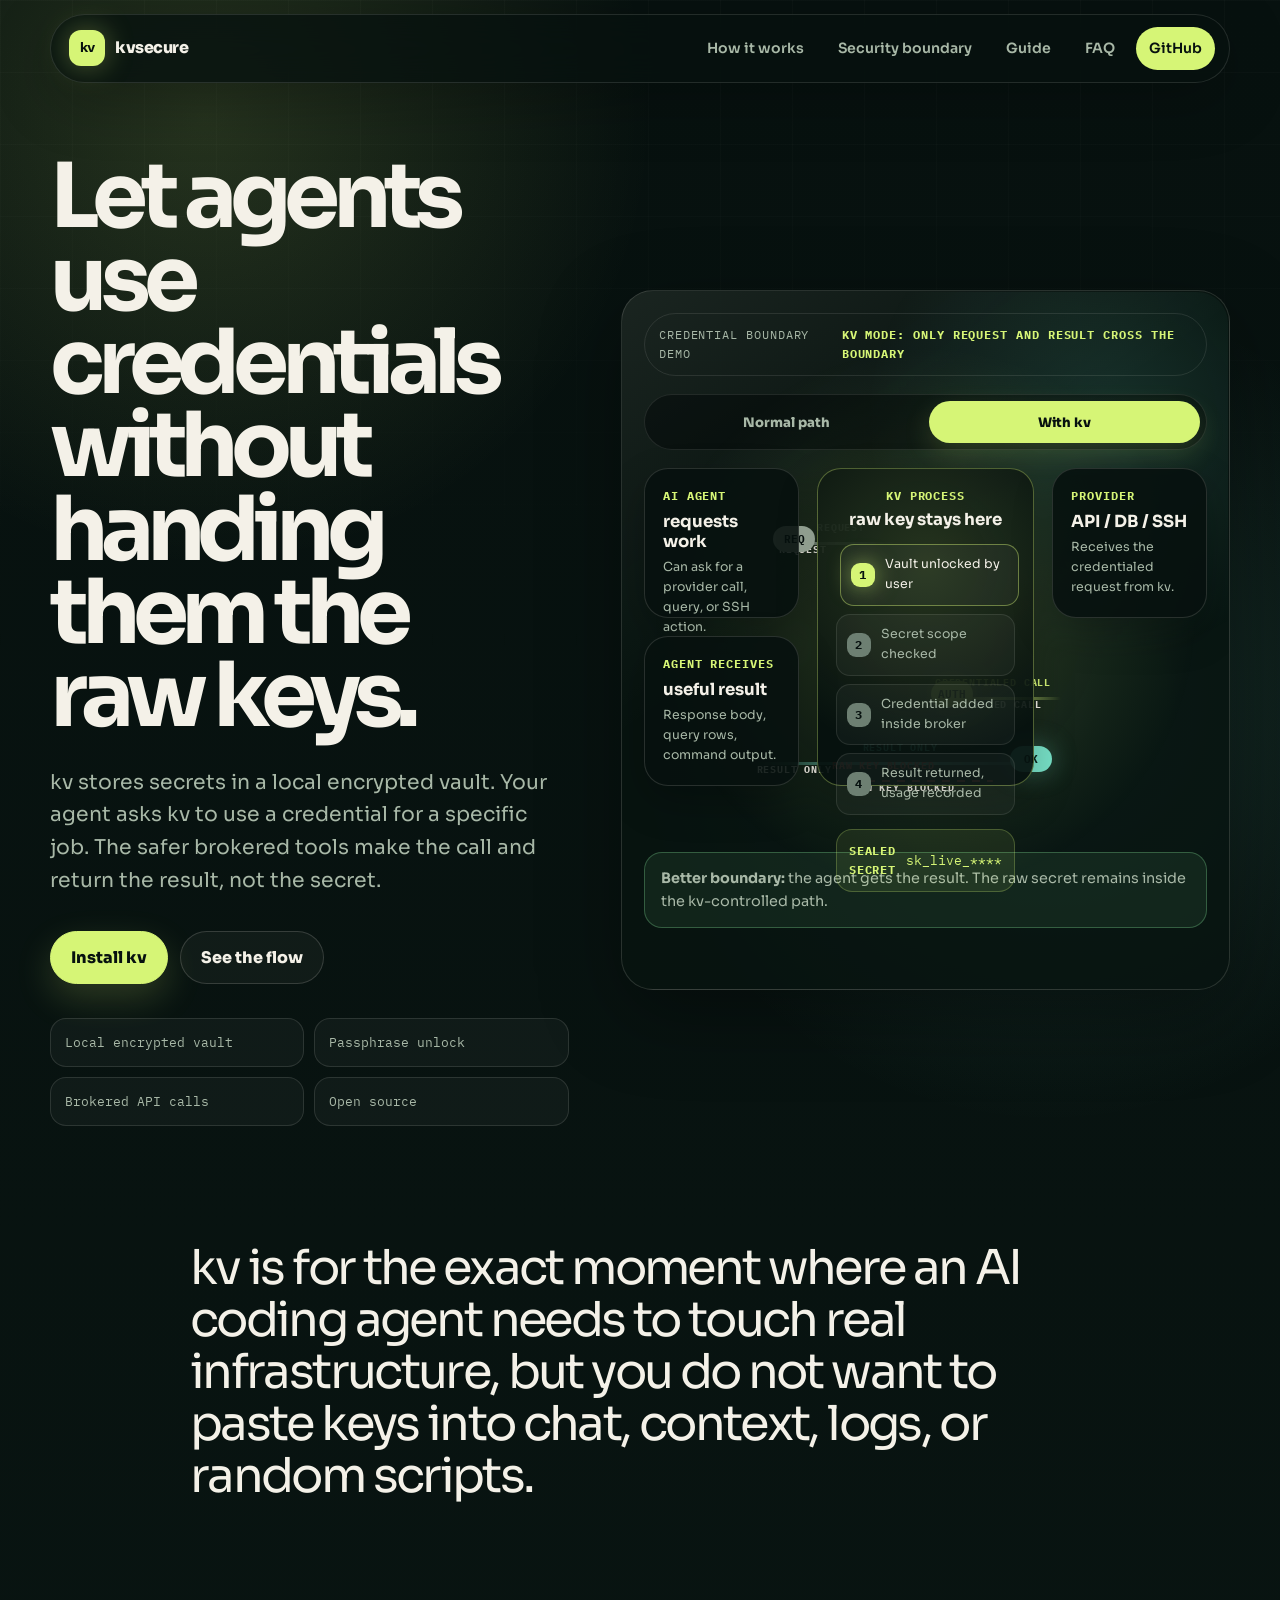
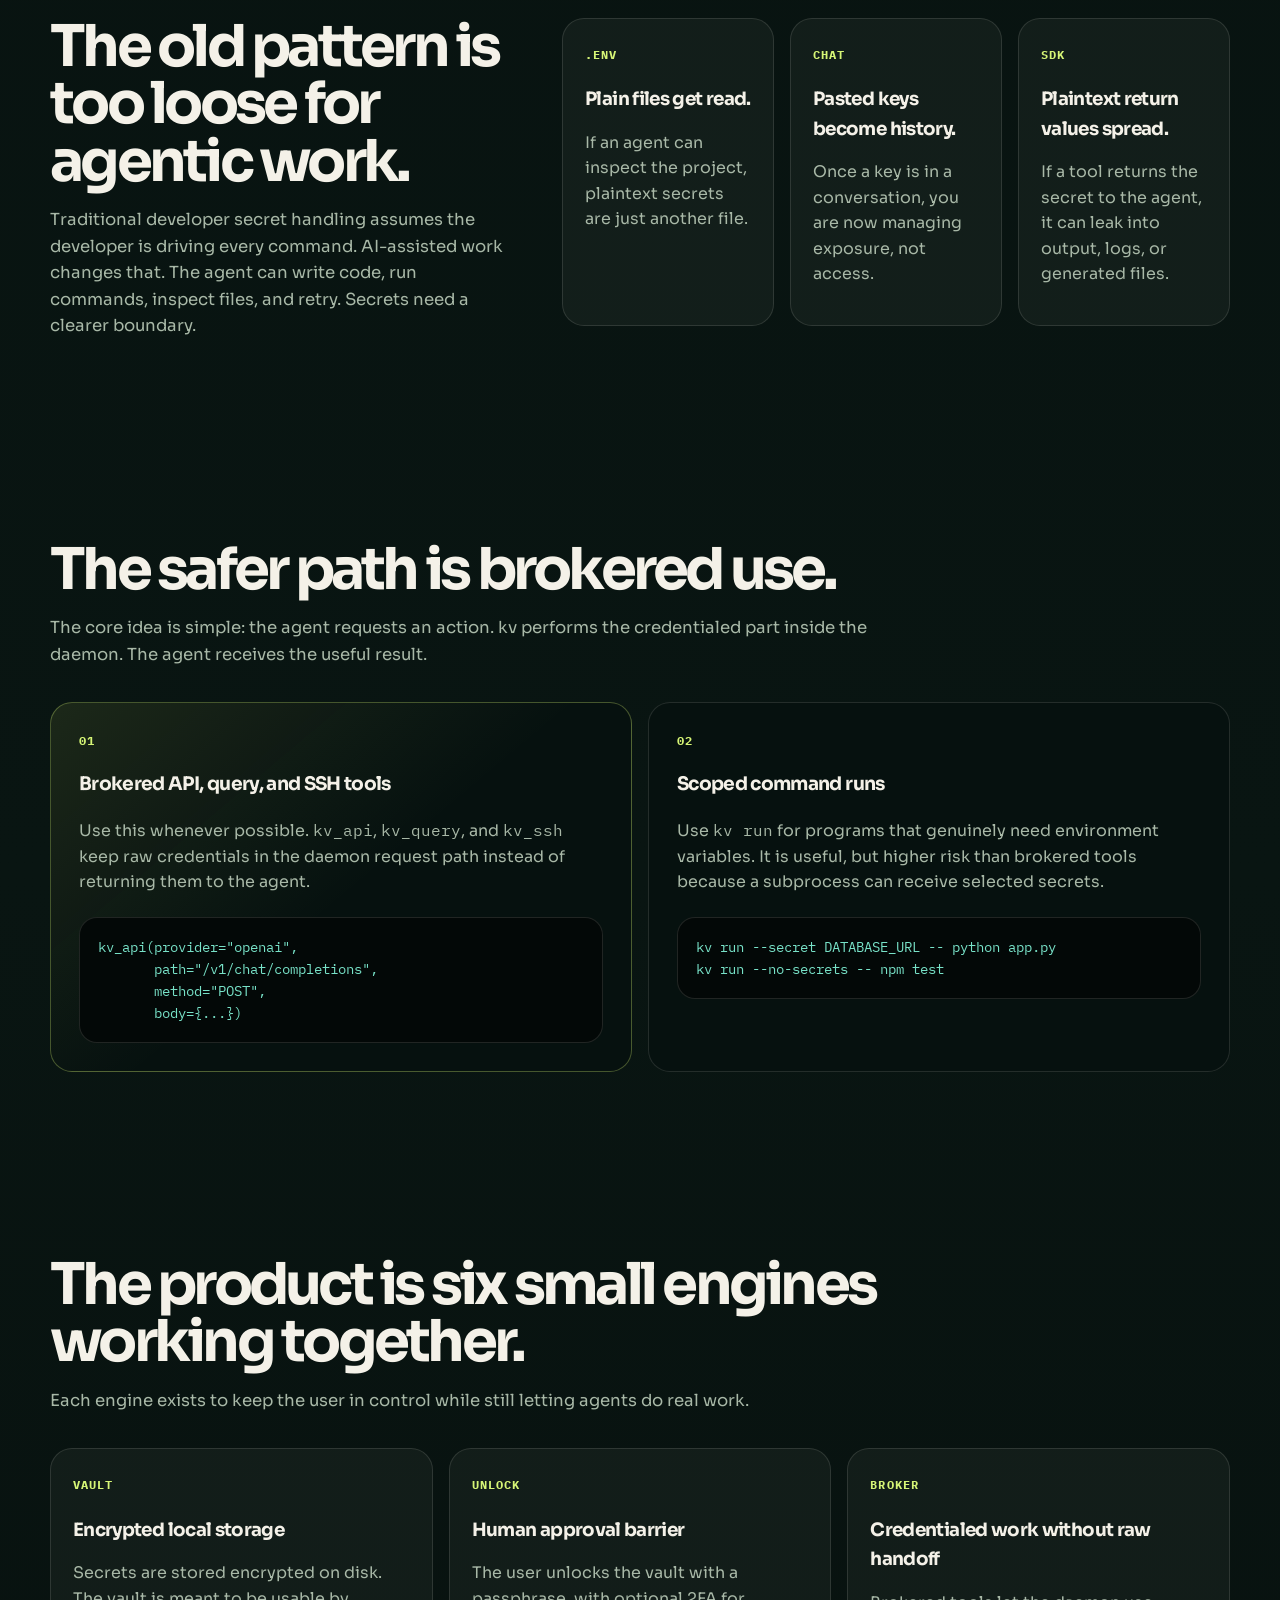
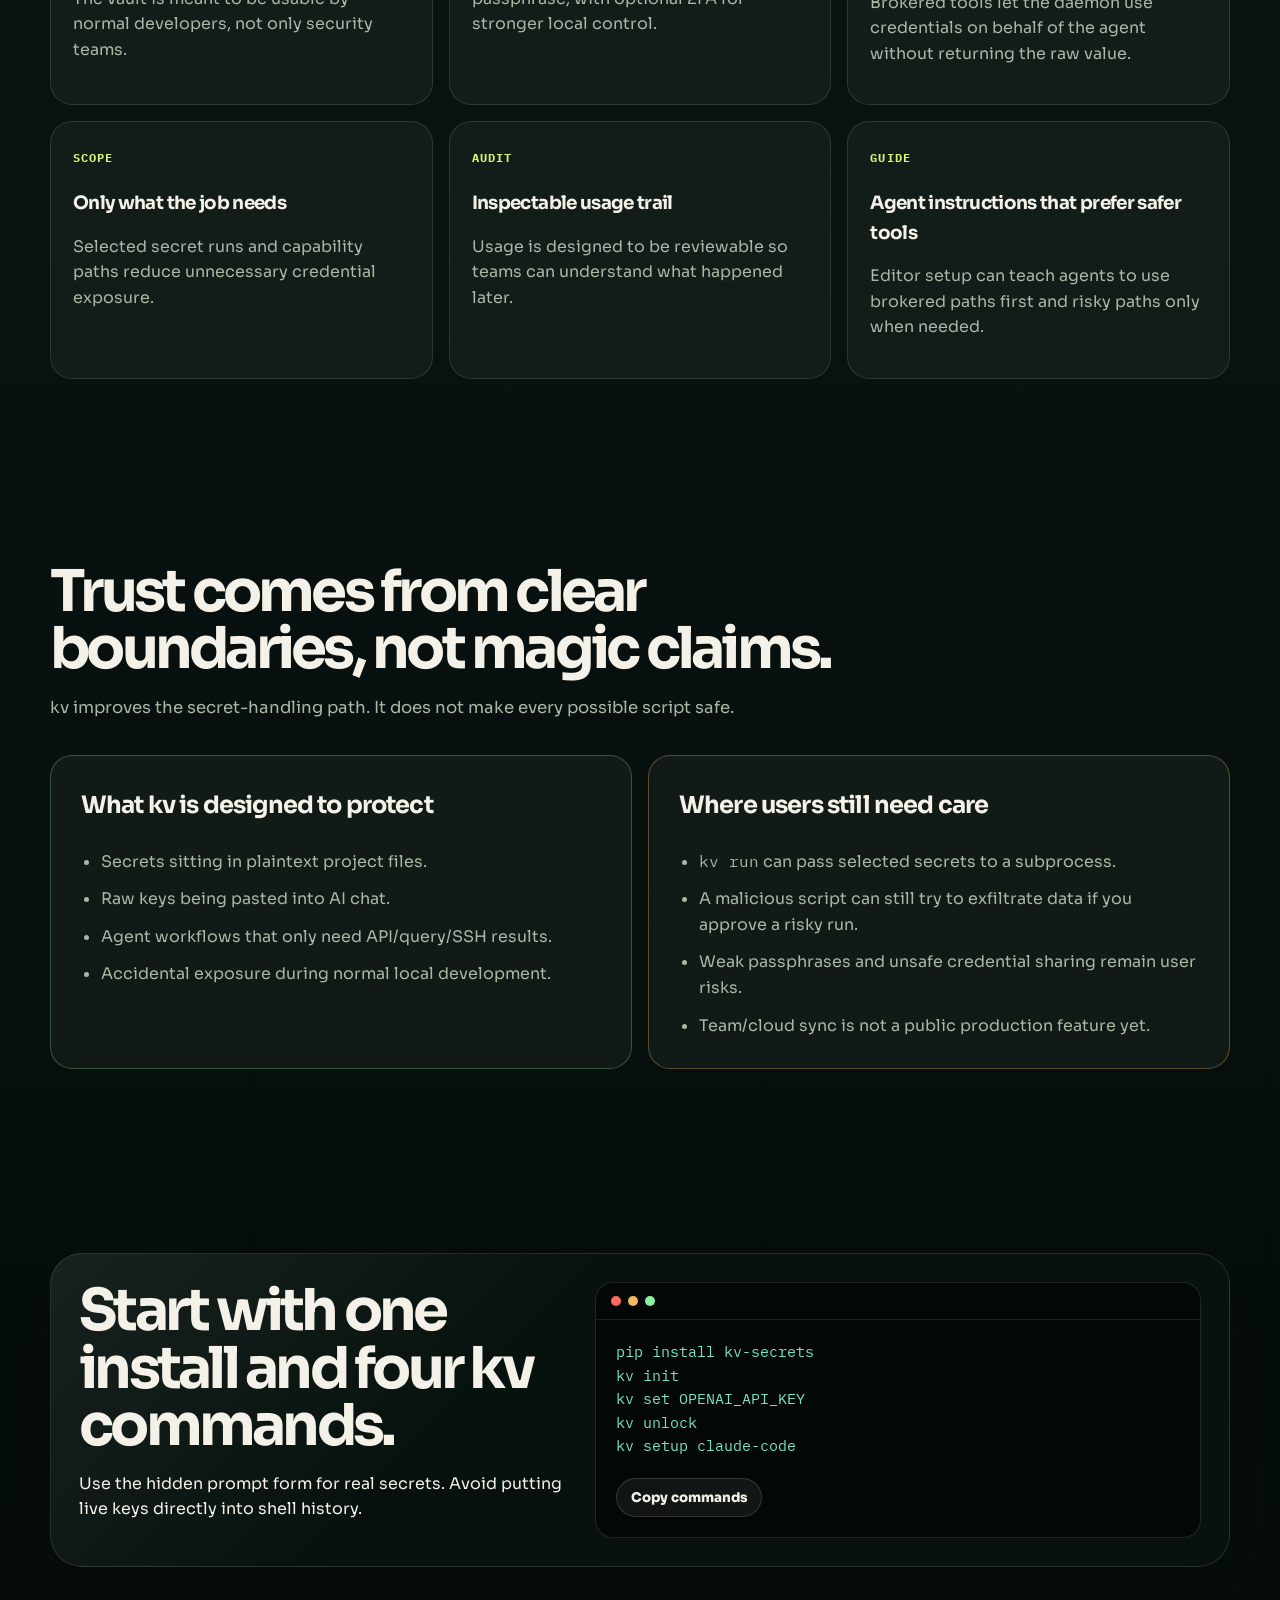
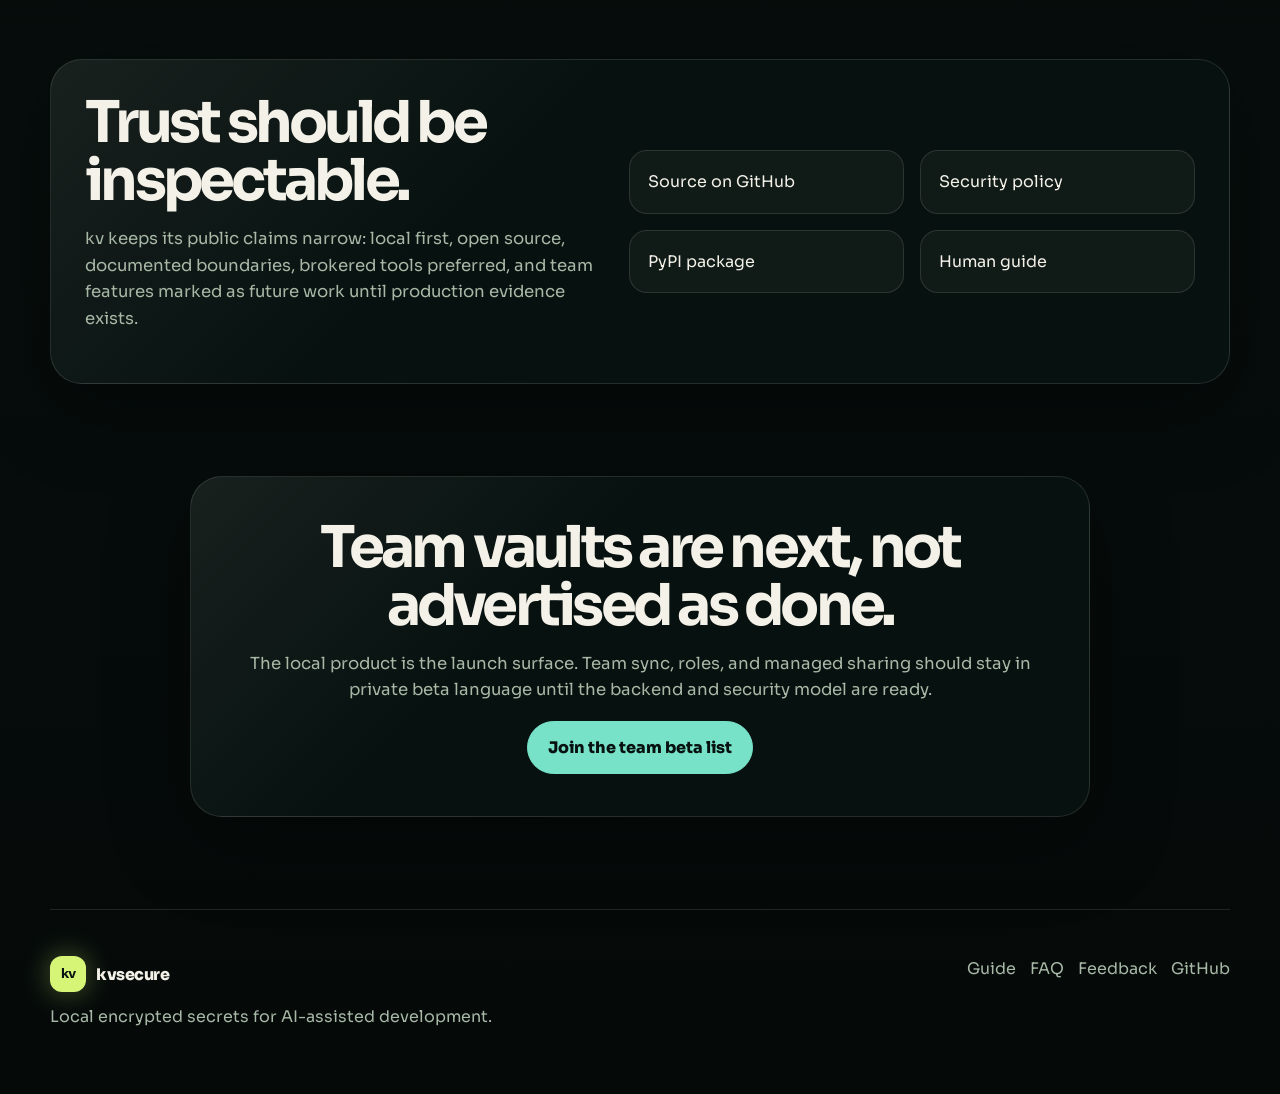
==== commit 7ff911ca: "Improve credential flow animation" ====
--- a/index.html
+++ b/index.html
@@ -60,77 +60,104 @@
       </div>
     </div>
 
-    <div class="flow-board" aria-label="Animated flow showing how kv brokers a credential request">
+    <div class="flow-board" data-demo-mode="kv" aria-label="Interactive demo comparing normal secret handling with kv brokered handling">
       <div class="flow-topline">
-        <span>credential boundary</span>
-        <strong>raw key stays inside kv</strong>
-      </div>
-      <div class="flow-stage">
-        <svg class="flow-lines" viewBox="0 0 720 360" role="img" aria-labelledby="flow-title flow-desc">
-          <title id="flow-title">kv brokered credential flow</title>
-          <desc id="flow-desc">The agent sends a request to kv. kv uses the credential with a provider. The provider response returns to the agent. The raw key path is blocked.</desc>
-          <defs>
-            <path id="path-agent-vault" d="M132 172 C 210 90, 300 90, 358 166" />
-            <path id="path-vault-provider" d="M374 193 C 470 280, 570 260, 616 190" />
-            <path id="path-provider-agent" d="M597 145 C 480 32, 250 32, 137 132" />
-          </defs>
-          <path class="flow-path muted" d="M132 172 C 210 90, 300 90, 358 166" />
-          <path class="flow-path hot" d="M374 193 C 470 280, 570 260, 616 190" />
-          <path class="flow-path return" d="M597 145 C 480 32, 250 32, 137 132" />
-          <path class="blocked-path" d="M136 210 C 260 305, 485 305, 610 214" />
-          <g class="blocked-label">
-            <rect x="303" y="284" width="122" height="34" rx="17" />
-            <text x="364" y="306" text-anchor="middle">raw key blocked</text>
-          </g>
-          <circle r="7" class="packet request">
-            <animateMotion dur="5.6s" repeatCount="indefinite" begin="0s">
-              <mpath href="#path-agent-vault" />
-            </animateMotion>
-          </circle>
-          <circle r="7" class="packet credential">
-            <animateMotion dur="5.6s" repeatCount="indefinite" begin="1.5s">
-              <mpath href="#path-vault-provider" />
-            </animateMotion>
-          </circle>
-          <circle r="7" class="packet result">
-            <animateMotion dur="5.6s" repeatCount="indefinite" begin="3.1s">
-              <mpath href="#path-provider-agent" />
-            </animateMotion>
-          </circle>
-        </svg>
-
-        <div class="flow-node agent-node">
-          <span class="node-icon">A</span>
-          <strong>Agent</strong>
-          <small>asks for work</small>
+        <span>credential boundary demo</span>
+        <strong data-demo-caption>kv mode: only request and result cross the boundary</strong>
+      </div>
+      <div class="demo-toggle" role="group" aria-label="Switch credential flow view">
+        <button type="button" data-demo-button="normal" aria-pressed="false">Normal path</button>
+        <button type="button" class="is-active" data-demo-button="kv" aria-pressed="true">With kv</button>
+      </div>
+
+      <div class="scenario-panel normal-panel" data-scenario="normal" aria-label="Normal path where a raw secret reaches the agent or subprocess">
+        <div class="scenario-grid">
+          <article class="actor-card agent-card">
+            <span>AI agent</span>
+            <strong>reads, runs, retries</strong>
+            <small>Powerful, but not a vault boundary.</small>
+          </article>
+          <article class="actor-card secret-card danger-card">
+            <span>Plain secret</span>
+            <strong>sk_live_****</strong>
+            <small>.env, chat paste, log, or script input.</small>
+          </article>
+          <article class="actor-card process-card danger-card">
+            <span>Process</span>
+            <strong>env / stdout / files</strong>
+            <small>The raw value can spread after handoff.</small>
+          </article>
+          <article class="actor-card provider-card">
+            <span>Provider</span>
+            <strong>API response</strong>
+            <small>The work succeeds, but the key travelled.</small>
+          </article>
+          <div class="flow-ribbon leak-ribbon one">raw key copied</div>
+          <div class="flow-ribbon leak-ribbon two">secret in process</div>
+          <div class="flow-ribbon result-ribbon three">result returns</div>
+          <div class="moving-token leak-token">KEY</div>
+          <div class="moving-token result-token">OK</div>
         </div>
-        <div class="flow-node vault-node">
-          <span class="node-icon lock-icon">K</span>
-          <strong>kv daemon</strong>
-          <small>uses secret inside boundary</small>
+        <div class="boundary-note danger-note">
+          <strong>Weak boundary:</strong> the raw secret becomes available to the agent path or subprocess path.
         </div>
-        <div class="flow-node provider-node">
-          <span class="node-icon">P</span>
-          <strong>Provider</strong>
-          <small>OpenAI, DB, SSH, API</small>
+      </div>
+
+      <div class="scenario-panel kv-panel" data-scenario="kv" aria-label="kv path where request and result cross while raw secret stays inside kv">
+        <div class="scenario-grid">
+          <article class="actor-card agent-card">
+            <span>AI agent</span>
+            <strong>requests work</strong>
+            <small>Can ask for a provider call, query, or SSH action.</small>
+          </article>
+          <article class="kv-core-card">
+            <div class="kv-core-header">
+              <span>kv process</span>
+              <strong>raw key stays here</strong>
+            </div>
+            <div class="kv-core-steps">
+              <div class="kv-step is-active" data-kv-step>
+                <span>1</span>
+                <p>Vault unlocked by user</p>
+              </div>
+              <div class="kv-step" data-kv-step>
+                <span>2</span>
+                <p>Secret scope checked</p>
+              </div>
+              <div class="kv-step" data-kv-step>
+                <span>3</span>
+                <p>Credential added inside broker</p>
+              </div>
+              <div class="kv-step" data-kv-step>
+                <span>4</span>
+                <p>Result returned, usage recorded</p>
+              </div>
+            </div>
+            <div class="sealed-secret">
+              <span>sealed secret</span>
+              <code>sk_live_****</code>
+            </div>
+          </article>
+          <article class="actor-card provider-card">
+            <span>Provider</span>
+            <strong>API / DB / SSH</strong>
+            <small>Receives the credentialed request from kv.</small>
+          </article>
+          <article class="actor-card result-card">
+            <span>Agent receives</span>
+            <strong>useful result</strong>
+            <small>Response body, query rows, command output.</small>
+          </article>
+          <div class="flow-ribbon request-ribbon one">request</div>
+          <div class="flow-ribbon broker-ribbon two">credentialed call</div>
+          <div class="flow-ribbon result-ribbon three">result only</div>
+          <div class="flow-ribbon blocked-ribbon">raw key blocked</div>
+          <div class="moving-token request-token">REQ</div>
+          <div class="moving-token broker-token">AUTH</div>
+          <div class="moving-token safe-result-token">OK</div>
         </div>
-      </div>
-      <div class="event-stack" data-flow-events>
-        <div class="event-row is-active" data-flow-step>
-          <span></span>
-          <p><strong>Agent:</strong> call OpenAI with this prompt</p>
-        </div>
-        <div class="event-row" data-flow-step>
-          <span></span>
-          <p><strong>kv:</strong> add auth header inside daemon</p>
-        </div>
-        <div class="event-row" data-flow-step>
-          <span></span>
-          <p><strong>Provider:</strong> return response body</p>
-        </div>
-        <div class="event-row" data-flow-step>
-          <span></span>
-          <p><strong>Agent receives:</strong> result, not raw key</p>
+        <div class="boundary-note good-note">
+          <strong>Better boundary:</strong> the agent gets the result. The raw secret remains inside the kv-controlled path.
         </div>
       </div>
     </div>
@@ -275,8 +302,8 @@
 
   <section class="section proof reveal" id="proof">
     <div class="proof-copy">
-      <h2>Built for launch trust.</h2>
-      <p>The website should be as honest as the product: local first, open source, security docs available, brokered tools preferred, and team features described only as future work until they exist.</p>
+      <h2>Trust should be inspectable.</h2>
+      <p>kv keeps its public claims narrow: local first, open source, documented boundaries, brokered tools preferred, and team features marked as future work until production evidence exists.</p>
     </div>
     <div class="proof-list">
       <a href="https://github.com/SatishoBananamoto/kv-secrets">Source on GitHub</a>
--- a/styles.css
+++ b/styles.css
@@ -270,7 +270,7 @@
 .flow-board {
   position: relative;
   overflow: hidden;
-  min-height: 680px;
+  min-height: 700px;
   padding: 22px;
   border: 1px solid rgba(244, 241, 232, 0.14);
   border-radius: var(--radius-xl);
@@ -293,8 +293,8 @@
 }
 
 .flow-topline,
-.flow-stage,
-.event-stack {
+.demo-toggle,
+.scenario-panel {
   position: relative;
   z-index: 2;
 }
@@ -319,166 +319,380 @@
   font-weight: 700;
 }
 
-.flow-stage {
-  height: 418px;
-  margin-top: 18px;
-}
-
-.flow-lines {
-  position: absolute;
-  inset: 0;
-  width: 100%;
-  height: 100%;
-}
-
-.flow-path {
-  fill: none;
-  stroke-width: 4;
-  stroke-linecap: round;
-  stroke-dasharray: 10 15;
-  opacity: 0.72;
-}
-
-.flow-path.muted {
-  stroke: var(--muted);
-}
-
-.flow-path.hot {
-  stroke: var(--accent);
-}
-
-.flow-path.return {
-  stroke: var(--accent-2);
-}
-
-.blocked-path {
-  fill: none;
-  stroke: var(--danger);
-  stroke-width: 3;
-  stroke-dasharray: 8 13;
-  opacity: 0.7;
-}
-
-.blocked-label rect {
-  fill: rgba(255, 107, 95, 0.13);
-  stroke: rgba(255, 107, 95, 0.38);
-}
-
-.blocked-label text {
-  fill: #ffd1ca;
-  font-family: var(--mono);
-  font-size: 13px;
-  font-weight: 700;
-}
-
-.packet {
-  fill: var(--accent);
-  filter: drop-shadow(0 0 12px rgba(214, 245, 118, 0.8));
-}
-
-.packet.credential {
-  fill: var(--amber);
-}
-
-.packet.result {
-  fill: var(--accent-2);
-}
-
-.flow-node {
-  position: absolute;
-  display: grid;
-  gap: 3px;
-  width: 156px;
+.demo-toggle {
+  display: flex;
+  gap: 8px;
+  margin: 18px 0;
+  padding: 6px;
+  border: 1px solid rgba(244, 241, 232, 0.1);
+  border-radius: 999px;
+  background: rgba(3, 8, 7, 0.46);
+}
+
+.demo-toggle button {
+  flex: 1;
+  min-height: 42px;
+  border: 0;
+  border-radius: 999px;
+  color: var(--muted);
+  background: transparent;
+  font: inherit;
+  font-size: 0.82rem;
+  font-weight: 800;
+  cursor: pointer;
+}
+
+.demo-toggle button.is-active {
+  color: #07110f;
+  background: var(--accent);
+  box-shadow: 0 10px 28px rgba(214, 245, 118, 0.16);
+}
+
+.scenario-panel {
+  display: none;
+}
+
+.flow-board[data-demo-mode="normal"] [data-scenario="normal"],
+.flow-board[data-demo-mode="kv"] [data-scenario="kv"] {
+  display: block;
+}
+
+.scenario-grid {
+  position: relative;
+  display: grid;
+  grid-template-columns: 1fr 1.08fr 1fr;
+  grid-template-rows: 150px 150px;
+  gap: 18px;
+  min-height: 370px;
+  margin-top: 10px;
+}
+
+.actor-card,
+.kv-core-card {
+  position: relative;
+  z-index: 3;
+  display: grid;
+  align-content: start;
+  gap: 6px;
   min-height: 132px;
   padding: 18px;
   border: 1px solid rgba(244, 241, 232, 0.14);
-  border-radius: 26px;
-  background: rgba(7, 17, 15, 0.88);
-  box-shadow: 0 16px 40px rgba(0, 0, 0, 0.28);
-}
-
-.flow-node strong {
-  margin-top: 10px;
-  font-size: 1rem;
-}
-
-.flow-node small {
-  color: var(--muted);
-  font-size: 0.78rem;
-}
-
-.node-icon {
-  display: grid;
-  place-items: center;
-  width: 42px;
-  height: 42px;
-  border-radius: 16px;
-  background: rgba(244, 241, 232, 0.08);
+  border-radius: 24px;
+  background: rgba(7, 17, 15, 0.9);
+  box-shadow: 0 16px 40px rgba(0, 0, 0, 0.24);
+}
+
+.actor-card span,
+.kv-core-header span,
+.sealed-secret span {
   color: var(--accent);
   font-family: var(--mono);
+  font-size: 0.72rem;
   font-weight: 800;
-}
-
-.lock-icon {
-  color: #07110f;
-  background: var(--accent);
-}
-
-.agent-node {
-  left: 12px;
-  top: 132px;
-}
-
-.vault-node {
-  left: 50%;
-  top: 154px;
-  transform: translateX(-50%);
-}
-
-.provider-node {
-  right: 12px;
-  top: 132px;
-}
-
-.event-stack {
-  display: grid;
-  gap: 10px;
-}
-
-.event-row {
+  letter-spacing: 0.08em;
+  text-transform: uppercase;
+}
+
+.actor-card strong,
+.kv-core-header strong {
+  font-size: 1.04rem;
+  line-height: 1.2;
+}
+
+.actor-card small {
+  color: var(--muted);
+  font-size: 0.78rem;
+}
+
+.danger-card {
+  border-color: rgba(255, 107, 95, 0.36);
+  background:
+    linear-gradient(145deg, rgba(255, 107, 95, 0.12), transparent 62%),
+    rgba(7, 17, 15, 0.9);
+}
+
+.agent-card {
+  grid-column: 1;
+  grid-row: 1;
+}
+
+.secret-card {
+  grid-column: 2;
+  grid-row: 1;
+}
+
+.process-card,
+.kv-core-card {
+  grid-column: 2;
+  grid-row: 1 / span 2;
+}
+
+.provider-card {
+  grid-column: 3;
+  grid-row: 1;
+}
+
+.result-card {
+  grid-column: 1;
+  grid-row: 2;
+}
+
+.normal-panel .process-card {
+  grid-row: 2;
+}
+
+.normal-panel .provider-card {
+  grid-row: 2;
+}
+
+.kv-core-card {
+  gap: 14px;
+  border-color: rgba(214, 245, 118, 0.34);
+  background:
+    radial-gradient(circle at 50% 30%, rgba(214, 245, 118, 0.15), transparent 12rem),
+    rgba(7, 17, 15, 0.94);
+}
+
+.kv-core-header {
+  display: grid;
+  gap: 4px;
+  text-align: center;
+}
+
+.kv-core-steps {
+  display: grid;
+  gap: 8px;
+}
+
+.kv-step {
   display: flex;
   align-items: center;
-  gap: 12px;
-  padding: 13px 14px;
+  gap: 10px;
+  padding: 10px;
   border: 1px solid rgba(244, 241, 232, 0.1);
-  border-radius: 16px;
+  border-radius: 14px;
   color: var(--muted);
   background: rgba(244, 241, 232, 0.035);
   transition: border-color 0.25s ease, color 0.25s ease, transform 0.25s ease;
 }
 
-.event-row span {
+.kv-step span {
+  display: grid;
   flex: 0 0 auto;
-  width: 10px;
-  height: 10px;
-  border-radius: 999px;
+  place-items: center;
+  width: 24px;
+  height: 24px;
+  border-radius: 9px;
+  color: #07110f;
   background: var(--faint);
-}
-
-.event-row p {
+  font-family: var(--mono);
+  font-size: 0.78rem;
+  font-weight: 800;
+}
+
+.kv-step p {
   margin: 0;
-  font-size: 0.86rem;
-}
-
-.event-row.is-active {
+  font-size: 0.78rem;
+}
+
+.kv-step.is-active {
   color: var(--text);
   border-color: rgba(214, 245, 118, 0.42);
   transform: translateX(4px);
 }
 
-.event-row.is-active span {
+.kv-step.is-active span {
   background: var(--accent);
-  box-shadow: 0 0 20px rgba(214, 245, 118, 0.7);
+  box-shadow: 0 0 22px rgba(214, 245, 118, 0.55);
+}
+
+.sealed-secret {
+  display: flex;
+  align-items: center;
+  justify-content: space-between;
+  gap: 10px;
+  padding: 12px;
+  border: 1px solid rgba(214, 245, 118, 0.24);
+  border-radius: 16px;
+  background: rgba(214, 245, 118, 0.08);
+}
+
+.sealed-secret code {
+  color: var(--accent);
+  font-size: 0.84rem;
+}
+
+.flow-ribbon {
+  position: absolute;
+  z-index: 1;
+  height: 3px;
+  border-radius: 999px;
+  font-family: var(--mono);
+  font-size: 0.64rem;
+  font-weight: 800;
+  letter-spacing: 0.08em;
+  text-transform: uppercase;
+}
+
+.flow-ribbon::after {
+  position: absolute;
+  top: -22px;
+  left: 50%;
+  transform: translateX(-50%);
+  white-space: nowrap;
+}
+
+.flow-ribbon.one {
+  top: 74px;
+  left: 24%;
+  width: 22%;
+}
+
+.flow-ribbon.two {
+  top: 229px;
+  left: 50%;
+  width: 24%;
+}
+
+.flow-ribbon.three {
+  top: 294px;
+  left: 20%;
+  width: 51%;
+}
+
+.leak-ribbon {
+  background: linear-gradient(90deg, transparent, var(--danger), transparent);
+}
+
+.leak-ribbon::after {
+  content: "raw key";
+  color: var(--danger);
+}
+
+.normal-panel .flow-ribbon.one::after {
+  content: "raw key copied";
+}
+
+.normal-panel .flow-ribbon.two::after {
+  content: "secret in process";
+}
+
+.normal-panel .flow-ribbon.three::after {
+  content: "result returns";
+}
+
+.request-ribbon {
+  background: linear-gradient(90deg, transparent, var(--muted), transparent);
+}
+
+.request-ribbon::after {
+  content: "request";
+  color: var(--muted);
+}
+
+.broker-ribbon {
+  background: linear-gradient(90deg, transparent, var(--accent), transparent);
+}
+
+.broker-ribbon::after {
+  content: "credentialed call";
+  color: var(--accent);
+}
+
+.result-ribbon {
+  background: linear-gradient(90deg, transparent, var(--accent-2), transparent);
+}
+
+.result-ribbon::after {
+  content: "result only";
+  color: var(--accent-2);
+}
+
+.blocked-ribbon {
+  top: 312px;
+  left: 37%;
+  width: 25%;
+  height: 2px;
+  background: repeating-linear-gradient(90deg, var(--danger) 0 8px, transparent 8px 15px);
+}
+
+.blocked-ribbon::after {
+  content: "raw key blocked";
+  left: 22%;
+  color: var(--danger);
+}
+
+.moving-token {
+  position: absolute;
+  z-index: 2;
+  display: grid;
+  place-items: center;
+  width: 42px;
+  height: 26px;
+  border-radius: 999px;
+  font-family: var(--mono);
+  font-size: 0.68rem;
+  font-weight: 800;
+}
+
+.leak-token {
+  top: 58px;
+  left: 24%;
+  color: #2b0805;
+  background: var(--danger);
+  box-shadow: 0 0 26px rgba(255, 107, 95, 0.45);
+}
+
+.result-token,
+.safe-result-token {
+  color: #06221c;
+  background: var(--accent-2);
+  box-shadow: 0 0 26px rgba(120, 226, 200, 0.35);
+}
+
+.result-token {
+  top: 278px;
+  left: 68%;
+}
+
+.request-token {
+  top: 58px;
+  left: 23%;
+  color: #07110f;
+  background: var(--muted);
+}
+
+.broker-token {
+  top: 213px;
+  left: 51%;
+  color: #07110f;
+  background: var(--accent);
+  box-shadow: 0 0 26px rgba(214, 245, 118, 0.45);
+}
+
+.safe-result-token {
+  top: 278px;
+  left: 65%;
+}
+
+.boundary-note {
+  position: relative;
+  z-index: 2;
+  margin-top: 14px;
+  padding: 14px 16px;
+  border-radius: 18px;
+  color: var(--muted);
+  font-size: 0.9rem;
+}
+
+.danger-note {
+  border: 1px solid rgba(255, 107, 95, 0.3);
+  background: rgba(255, 107, 95, 0.08);
+}
+
+.good-note {
+  border: 1px solid rgba(141, 240, 163, 0.28);
+  background: rgba(141, 240, 163, 0.08);
 }
 
 .narrow {
@@ -1006,22 +1220,102 @@
 }
 
 @media (prefers-reduced-motion: no-preference) {
-  .flow-path {
-    animation: path-drift 15s linear infinite;
-  }
-
-  .lock-icon {
-    animation: lock-pulse 2.8s ease-in-out infinite;
-  }
-}
-
-@keyframes path-drift {
-  to {
-    stroke-dashoffset: -160;
-  }
-}
-
-@keyframes lock-pulse {
+  .flow-board[data-demo-mode="normal"] .leak-token {
+    animation: leak-sweep 3.8s ease-in-out infinite;
+  }
+
+  .flow-board[data-demo-mode="normal"] .result-token {
+    animation: normal-result-sweep 3.8s ease-in-out infinite;
+  }
+
+  .flow-board[data-demo-mode="kv"] .request-token {
+    animation: request-sweep 4.8s ease-in-out infinite;
+  }
+
+  .flow-board[data-demo-mode="kv"] .broker-token {
+    animation: broker-sweep 4.8s ease-in-out infinite;
+  }
+
+  .flow-board[data-demo-mode="kv"] .safe-result-token {
+    animation: safe-result-sweep 4.8s ease-in-out infinite;
+  }
+
+  .kv-core-card {
+    animation: broker-pulse 3s ease-in-out infinite;
+  }
+}
+
+@keyframes leak-sweep {
+  0%, 12% {
+    transform: translate(0, 0);
+    opacity: 0;
+  }
+  22%, 56% {
+    opacity: 1;
+  }
+  60%, 100% {
+    transform: translate(170%, 154px);
+    opacity: 0;
+  }
+}
+
+@keyframes normal-result-sweep {
+  0%, 52% {
+    transform: translate(0, 0);
+    opacity: 0;
+  }
+  64%, 86% {
+    opacity: 1;
+  }
+  100% {
+    transform: translate(-360%, -200px);
+    opacity: 0;
+  }
+}
+
+@keyframes request-sweep {
+  0%, 10% {
+    transform: translate(0, 0);
+    opacity: 0;
+  }
+  18%, 38% {
+    opacity: 1;
+  }
+  44%, 100% {
+    transform: translate(205%, 0);
+    opacity: 0;
+  }
+}
+
+@keyframes broker-sweep {
+  0%, 36% {
+    transform: translate(0, 0);
+    opacity: 0;
+  }
+  46%, 66% {
+    opacity: 1;
+  }
+  74%, 100% {
+    transform: translate(240%, 0);
+    opacity: 0;
+  }
+}
+
+@keyframes safe-result-sweep {
+  0%, 64% {
+    transform: translate(0, 0);
+    opacity: 0;
+  }
+  76%, 92% {
+    opacity: 1;
+  }
+  100% {
+    transform: translate(-360%, 0);
+    opacity: 0;
+  }
+}
+
+@keyframes broker-pulse {
   0%, 100% {
     box-shadow: 0 0 0 rgba(214, 245, 118, 0);
   }
@@ -1041,8 +1335,8 @@
     transition: none;
   }
 
-  .flow-path,
-  .lock-icon {
+  .moving-token,
+  .kv-core-card {
     animation: none;
   }
 }
@@ -1061,7 +1355,7 @@
   }
 
   .flow-board {
-    min-height: 640px;
+    min-height: 0;
   }
 
   .risk-grid,
@@ -1126,32 +1420,36 @@
   }
 
   .flow-board {
-    min-height: 690px;
     padding: 16px;
   }
 
-  .flow-stage {
-    height: 450px;
-  }
-
-  .flow-lines {
+  .flow-topline {
+    align-items: flex-start;
+    border-radius: 20px;
+    flex-direction: column;
+  }
+
+  .scenario-grid {
+    grid-template-columns: 1fr;
+    grid-template-rows: none;
+    min-height: 0;
+  }
+
+  .agent-card,
+  .secret-card,
+  .process-card,
+  .provider-card,
+  .result-card,
+  .kv-core-card,
+  .normal-panel .process-card,
+  .normal-panel .provider-card {
+    grid-column: auto;
+    grid-row: auto;
+  }
+
+  .flow-ribbon,
+  .moving-token {
     display: none;
-  }
-
-  .flow-node {
-    position: relative;
-    left: auto;
-    right: auto;
-    top: auto;
-    width: 100%;
-    min-height: auto;
-    margin-bottom: 12px;
-    transform: none;
-  }
-
-  .flow-stage {
-    display: grid;
-    align-content: center;
   }
 
   .site-footer {
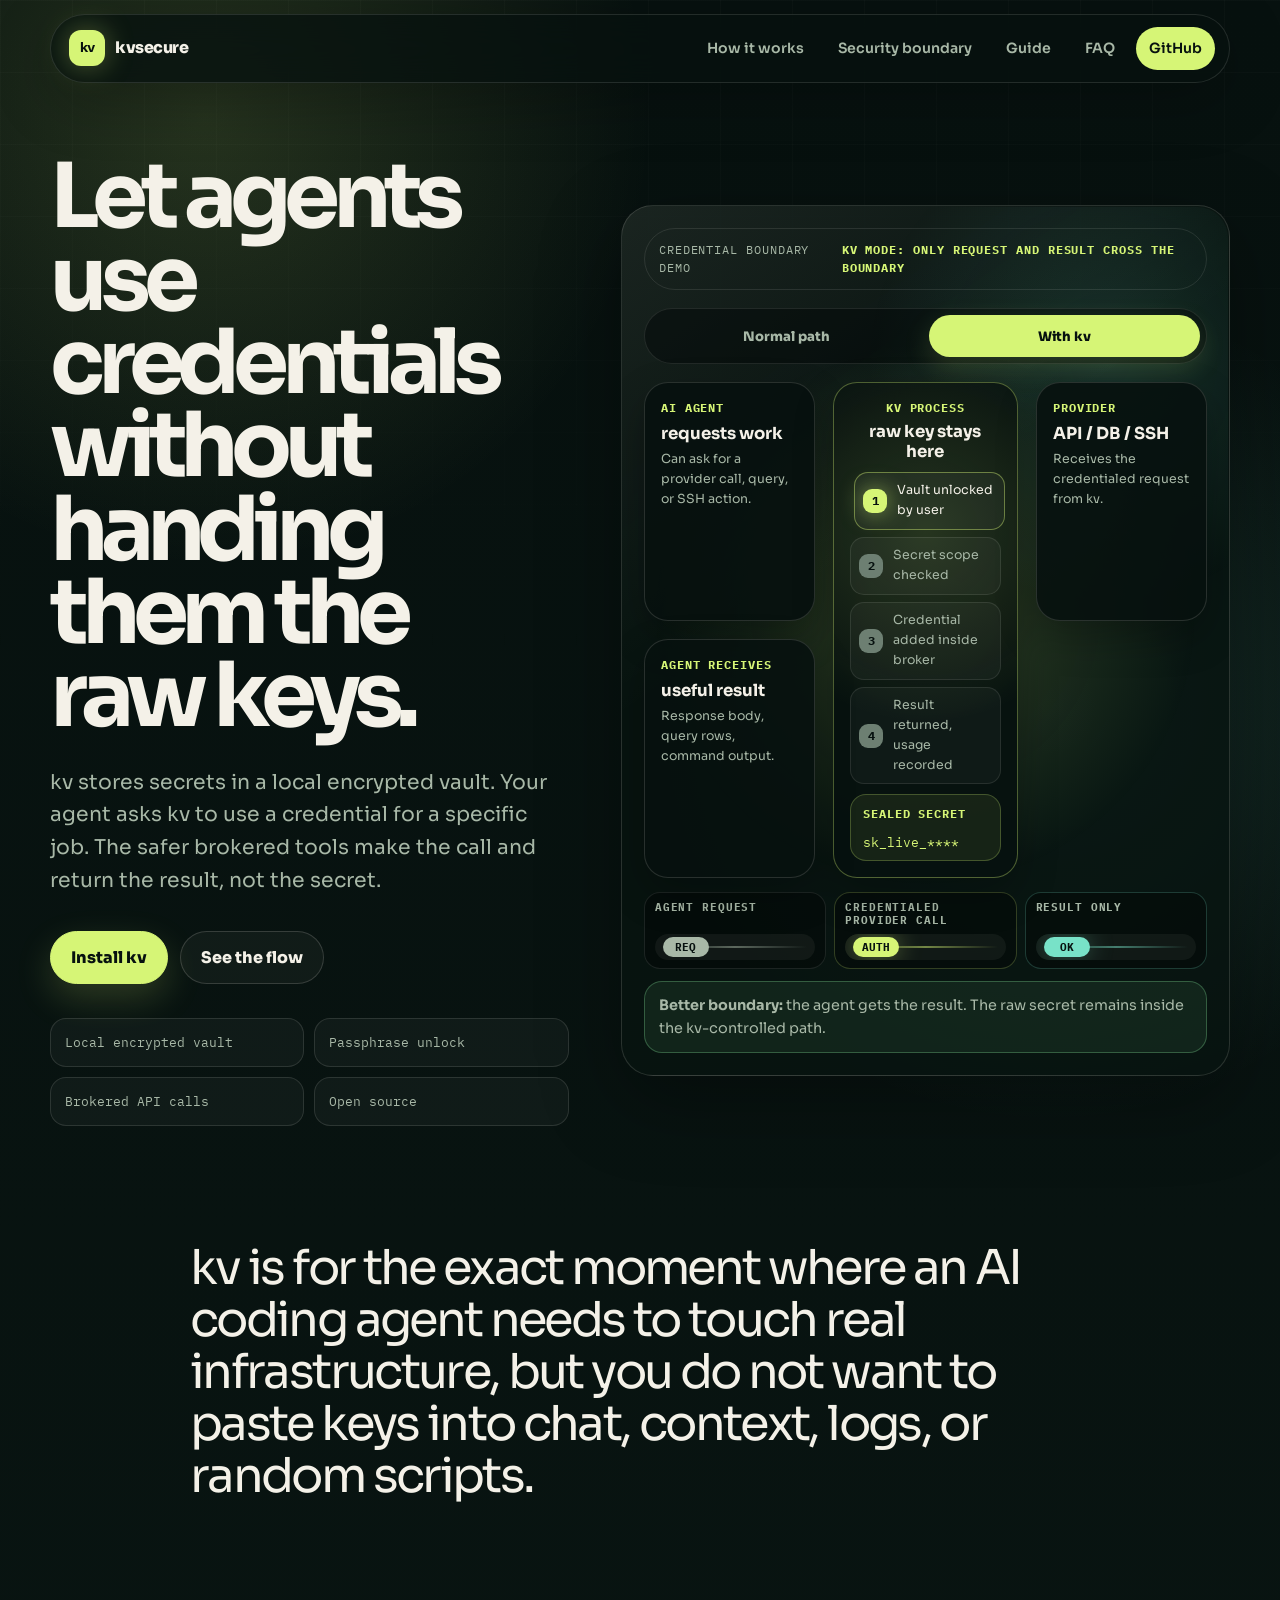
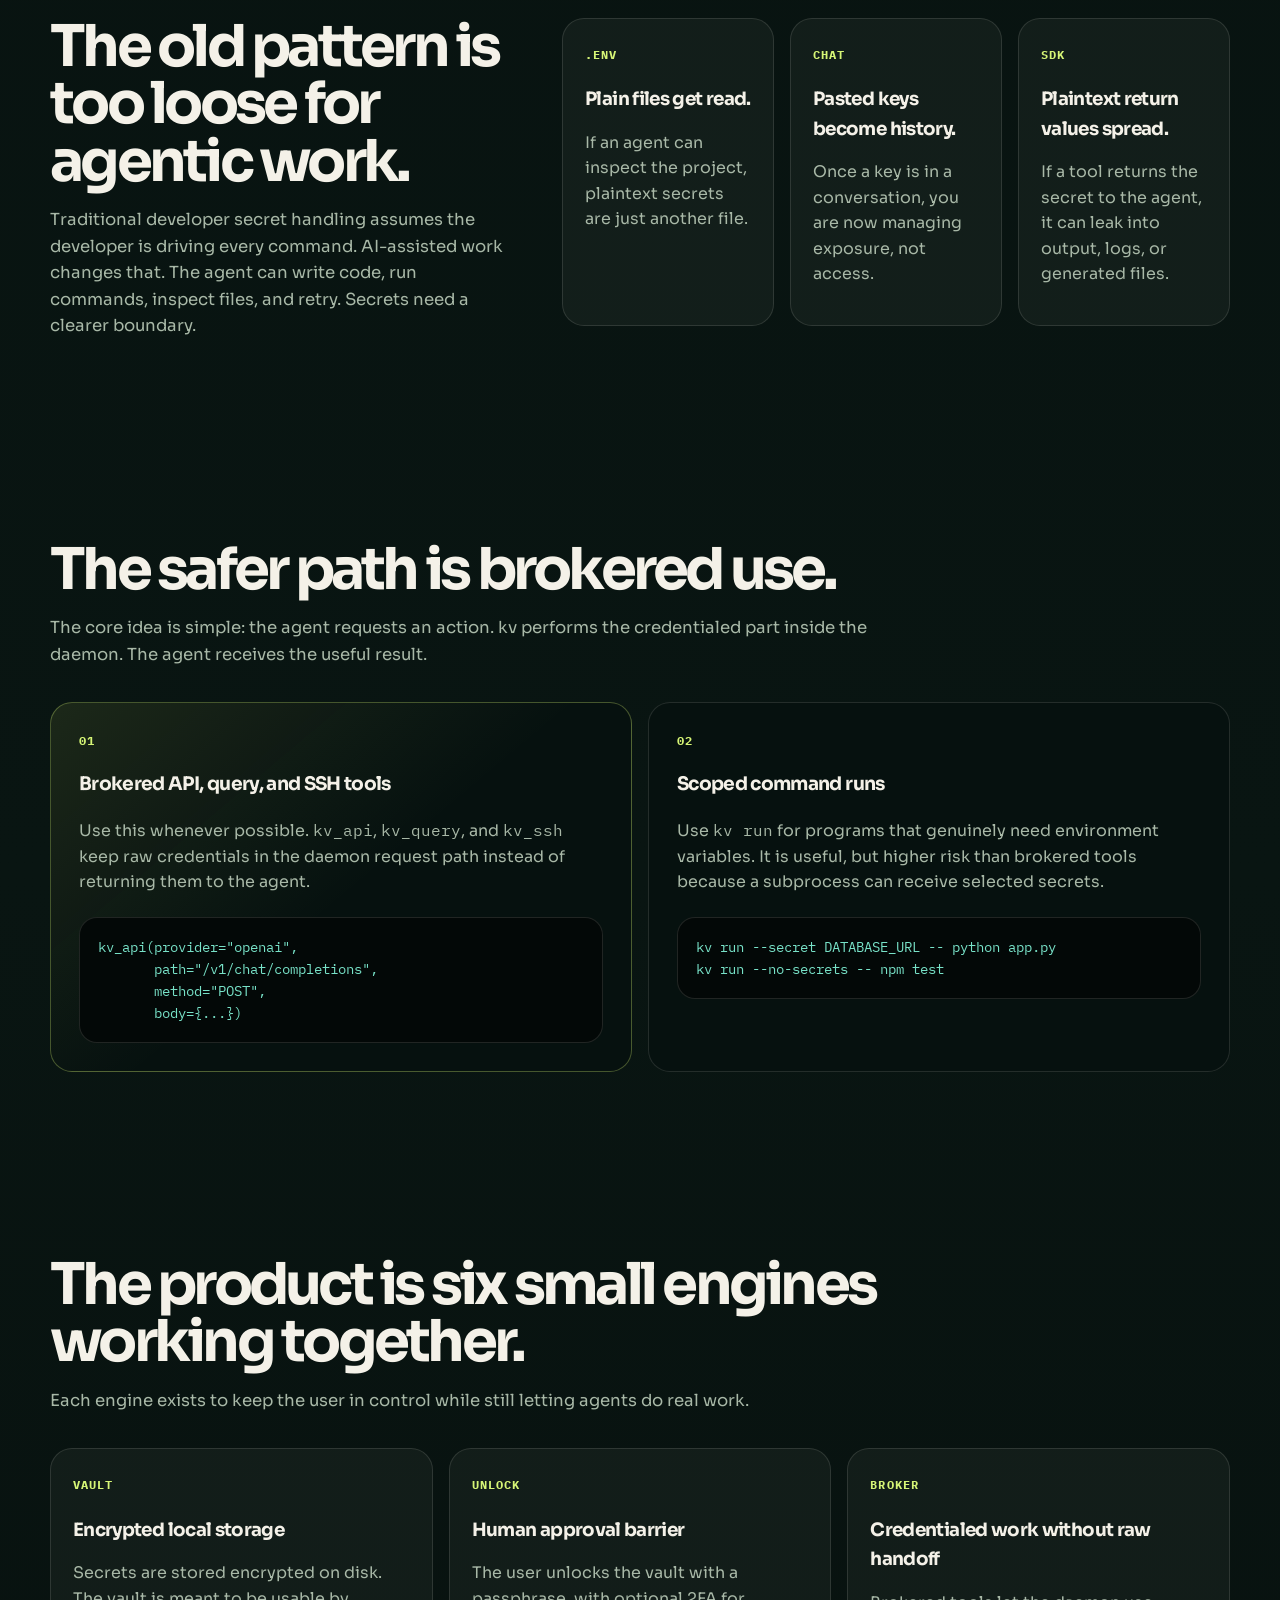
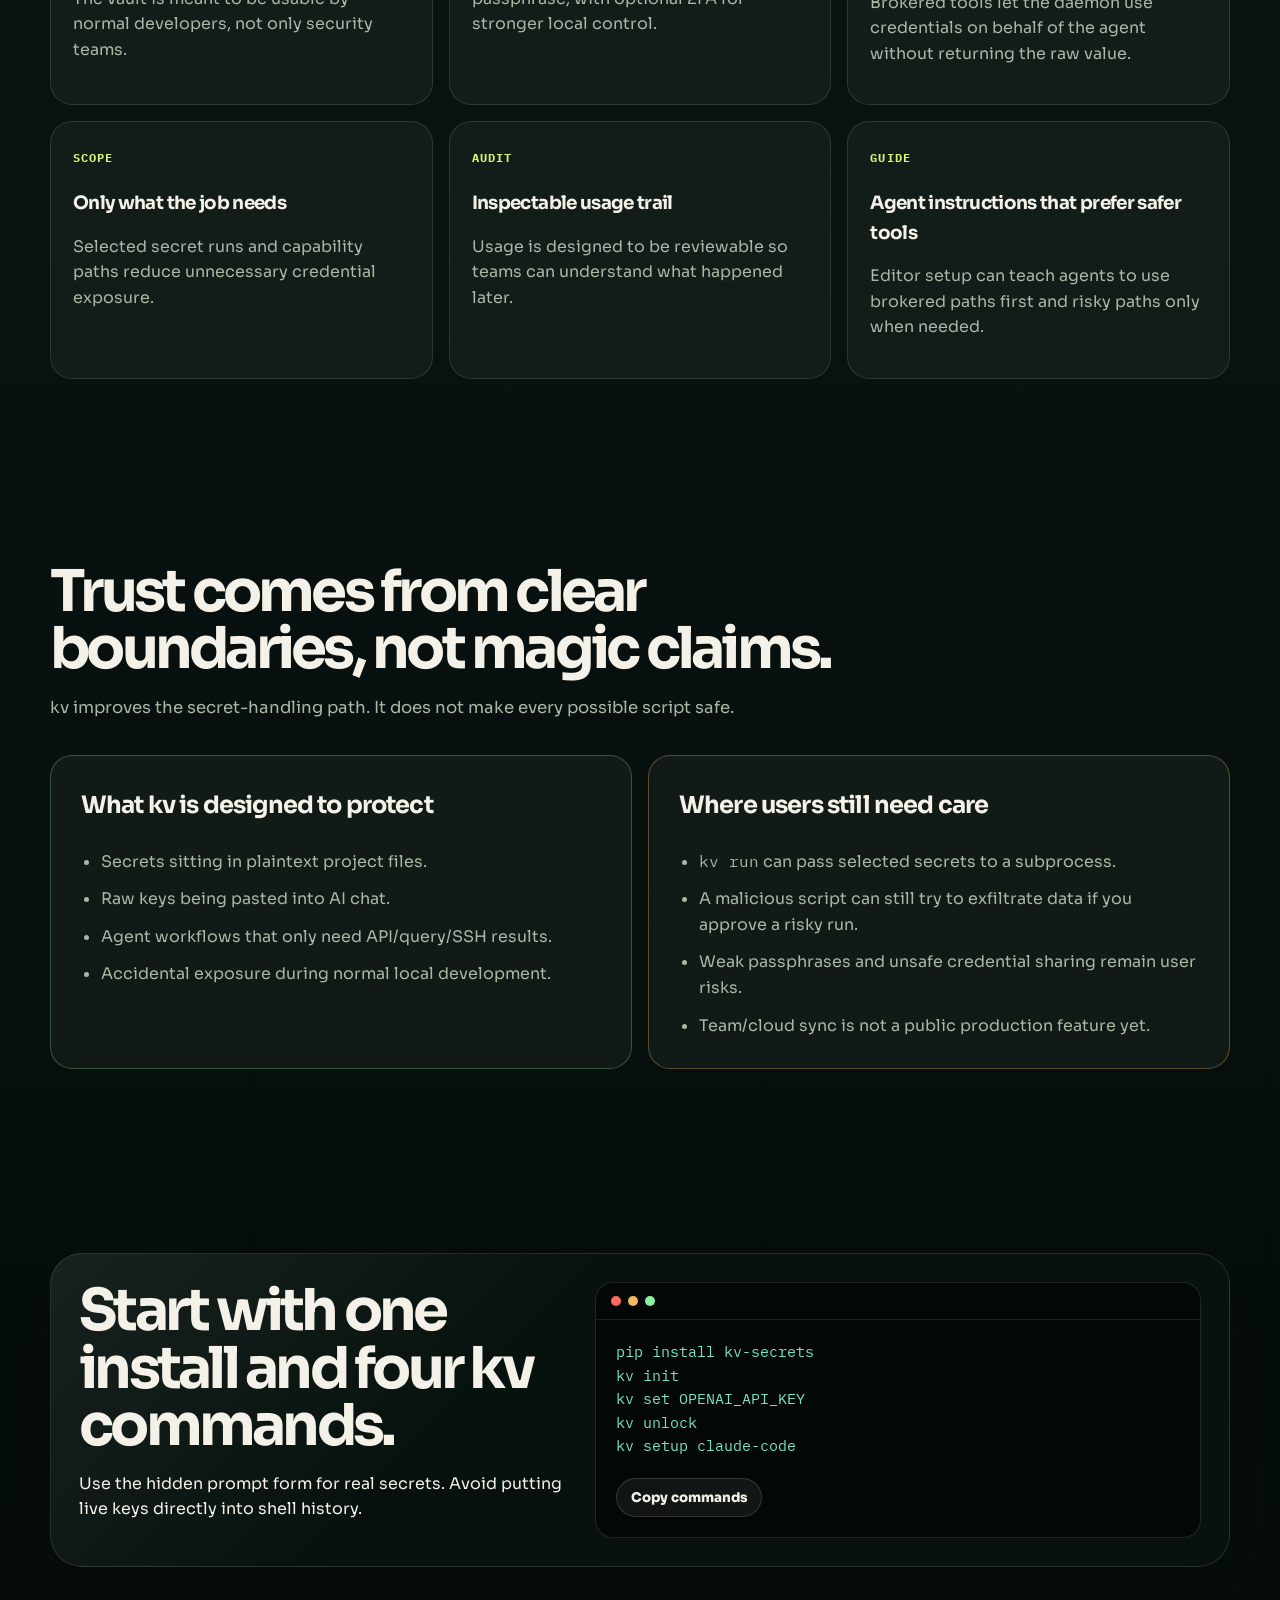
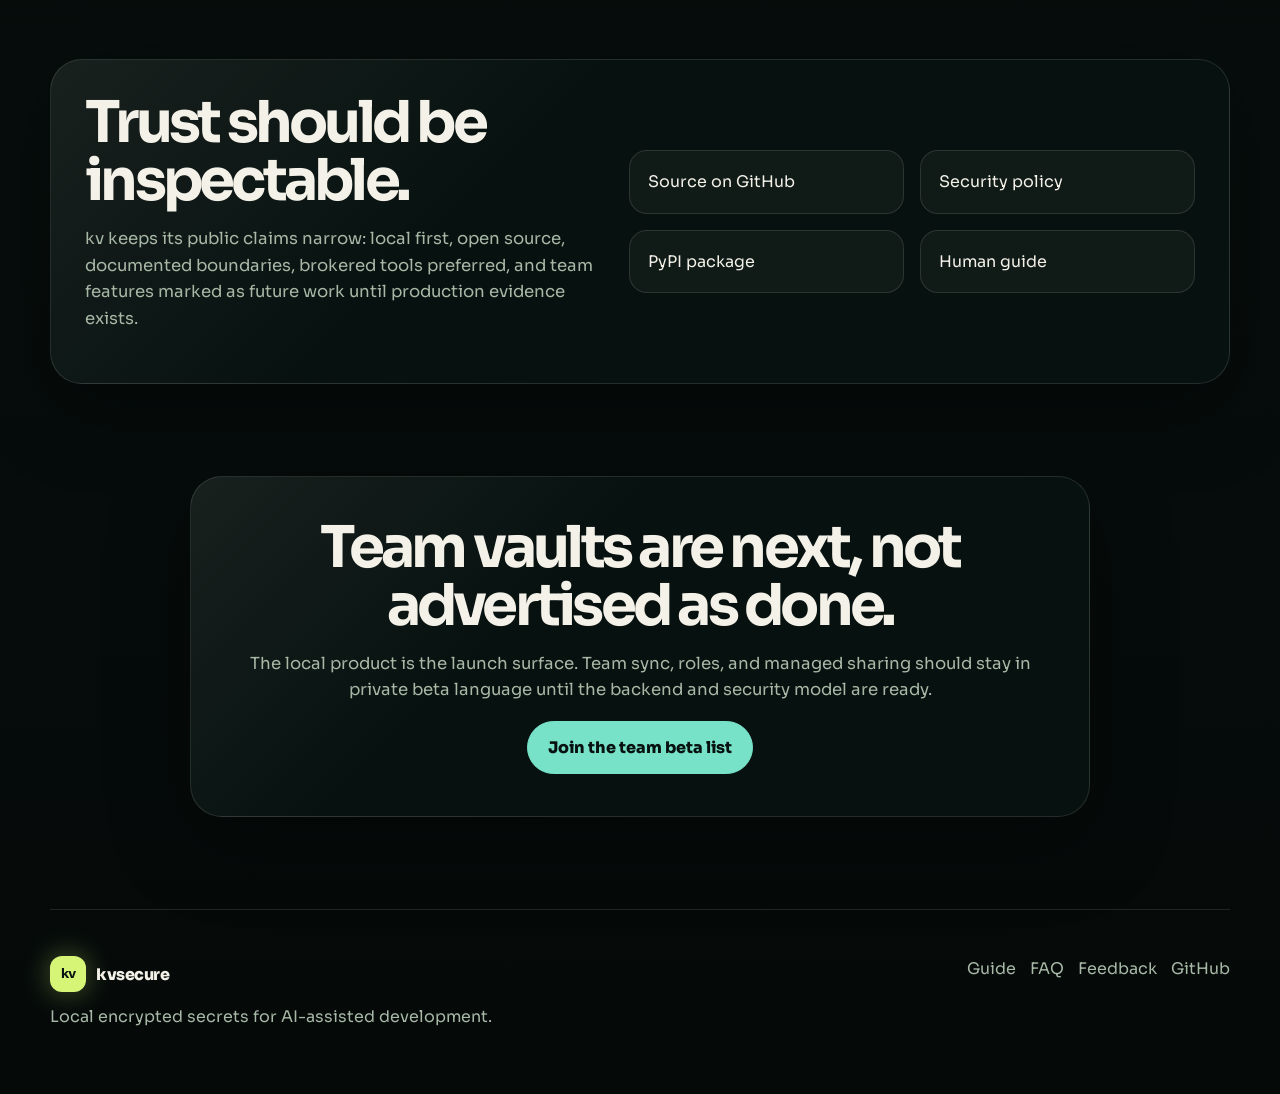
==== commit b789dee4: "Fix hero animation overlap" ====
--- a/index.html
+++ b/index.html
@@ -92,11 +92,20 @@
             <strong>API response</strong>
             <small>The work succeeds, but the key travelled.</small>
           </article>
-          <div class="flow-ribbon leak-ribbon one">raw key copied</div>
-          <div class="flow-ribbon leak-ribbon two">secret in process</div>
-          <div class="flow-ribbon result-ribbon three">result returns</div>
-          <div class="moving-token leak-token">KEY</div>
-          <div class="moving-token result-token">OK</div>
+        </div>
+        <div class="flow-lanes" aria-label="Normal credential movement">
+          <div class="lane danger-lane">
+            <span>raw key copied</span>
+            <div class="lane-track"><i>KEY</i></div>
+          </div>
+          <div class="lane danger-lane">
+            <span>secret in process</span>
+            <div class="lane-track"><i>ENV</i></div>
+          </div>
+          <div class="lane result-lane">
+            <span>result returns</span>
+            <div class="lane-track"><i>OK</i></div>
+          </div>
         </div>
         <div class="boundary-note danger-note">
           <strong>Weak boundary:</strong> the raw secret becomes available to the agent path or subprocess path.
@@ -148,13 +157,20 @@
             <strong>useful result</strong>
             <small>Response body, query rows, command output.</small>
           </article>
-          <div class="flow-ribbon request-ribbon one">request</div>
-          <div class="flow-ribbon broker-ribbon two">credentialed call</div>
-          <div class="flow-ribbon result-ribbon three">result only</div>
-          <div class="flow-ribbon blocked-ribbon">raw key blocked</div>
-          <div class="moving-token request-token">REQ</div>
-          <div class="moving-token broker-token">AUTH</div>
-          <div class="moving-token safe-result-token">OK</div>
+        </div>
+        <div class="flow-lanes" aria-label="kv brokered credential movement">
+          <div class="lane request-lane">
+            <span>agent request</span>
+            <div class="lane-track"><i>REQ</i></div>
+          </div>
+          <div class="lane broker-lane">
+            <span>credentialed provider call</span>
+            <div class="lane-track"><i>AUTH</i></div>
+          </div>
+          <div class="lane result-lane">
+            <span>result only</span>
+            <div class="lane-track"><i>OK</i></div>
+          </div>
         </div>
         <div class="boundary-note good-note">
           <strong>Better boundary:</strong> the agent gets the result. The raw secret remains inside the kv-controlled path.
--- a/styles.css
+++ b/styles.css
@@ -270,7 +270,7 @@
 .flow-board {
   position: relative;
   overflow: hidden;
-  min-height: 700px;
+  min-height: 0;
   padding: 22px;
   border: 1px solid rgba(244, 241, 232, 0.14);
   border-radius: var(--radius-xl);
@@ -361,9 +361,9 @@
   position: relative;
   display: grid;
   grid-template-columns: 1fr 1.08fr 1fr;
-  grid-template-rows: 150px 150px;
+  grid-template-rows: auto auto;
   gap: 18px;
-  min-height: 370px;
+  min-height: 0;
   margin-top: 10px;
 }
 
@@ -374,8 +374,8 @@
   display: grid;
   align-content: start;
   gap: 6px;
-  min-height: 132px;
-  padding: 18px;
+  min-height: 118px;
+  padding: 16px;
   border: 1px solid rgba(244, 241, 232, 0.14);
   border-radius: 24px;
   background: rgba(7, 17, 15, 0.9);
@@ -446,7 +446,7 @@
 }
 
 .kv-core-card {
-  gap: 14px;
+  gap: 10px;
   border-color: rgba(214, 245, 118, 0.34);
   background:
     radial-gradient(circle at 50% 30%, rgba(214, 245, 118, 0.15), transparent 12rem),
@@ -461,14 +461,14 @@
 
 .kv-core-steps {
   display: grid;
-  gap: 8px;
+  gap: 7px;
 }
 
 .kv-step {
   display: flex;
   align-items: center;
   gap: 10px;
-  padding: 10px;
+  padding: 8px;
   border: 1px solid rgba(244, 241, 232, 0.1);
   border-radius: 14px;
   color: var(--muted);
@@ -507,179 +507,131 @@
 }
 
 .sealed-secret {
-  display: flex;
-  align-items: center;
-  justify-content: space-between;
+  display: grid;
   gap: 10px;
-  padding: 12px;
+  padding: 10px 12px;
   border: 1px solid rgba(214, 245, 118, 0.24);
   border-radius: 16px;
   background: rgba(214, 245, 118, 0.08);
 }
 
 .sealed-secret code {
+  display: block;
   color: var(--accent);
   font-size: 0.84rem;
-}
-
-.flow-ribbon {
-  position: absolute;
-  z-index: 1;
-  height: 3px;
-  border-radius: 999px;
-  font-family: var(--mono);
-  font-size: 0.64rem;
-  font-weight: 800;
-  letter-spacing: 0.08em;
-  text-transform: uppercase;
-}
-
-.flow-ribbon::after {
-  position: absolute;
-  top: -22px;
-  left: 50%;
-  transform: translateX(-50%);
-  white-space: nowrap;
-}
-
-.flow-ribbon.one {
-  top: 74px;
-  left: 24%;
-  width: 22%;
-}
-
-.flow-ribbon.two {
-  top: 229px;
-  left: 50%;
-  width: 24%;
-}
-
-.flow-ribbon.three {
-  top: 294px;
-  left: 20%;
-  width: 51%;
-}
-
-.leak-ribbon {
-  background: linear-gradient(90deg, transparent, var(--danger), transparent);
-}
-
-.leak-ribbon::after {
-  content: "raw key";
-  color: var(--danger);
-}
-
-.normal-panel .flow-ribbon.one::after {
-  content: "raw key copied";
-}
-
-.normal-panel .flow-ribbon.two::after {
-  content: "secret in process";
-}
-
-.normal-panel .flow-ribbon.three::after {
-  content: "result returns";
-}
-
-.request-ribbon {
-  background: linear-gradient(90deg, transparent, var(--muted), transparent);
-}
-
-.request-ribbon::after {
-  content: "request";
-  color: var(--muted);
-}
-
-.broker-ribbon {
-  background: linear-gradient(90deg, transparent, var(--accent), transparent);
-}
-
-.broker-ribbon::after {
-  content: "credentialed call";
-  color: var(--accent);
-}
-
-.result-ribbon {
-  background: linear-gradient(90deg, transparent, var(--accent-2), transparent);
-}
-
-.result-ribbon::after {
-  content: "result only";
-  color: var(--accent-2);
-}
-
-.blocked-ribbon {
-  top: 312px;
-  left: 37%;
-  width: 25%;
-  height: 2px;
-  background: repeating-linear-gradient(90deg, var(--danger) 0 8px, transparent 8px 15px);
-}
-
-.blocked-ribbon::after {
-  content: "raw key blocked";
-  left: 22%;
-  color: var(--danger);
-}
-
-.moving-token {
-  position: absolute;
-  z-index: 2;
-  display: grid;
-  place-items: center;
-  width: 42px;
-  height: 26px;
-  border-radius: 999px;
+  line-height: 1.2;
+}
+
+.flow-lanes {
+  display: grid;
+  grid-template-columns: repeat(3, minmax(0, 1fr));
+  gap: 8px;
+  margin-top: 14px;
+}
+
+.lane {
+  display: grid;
+  gap: 7px;
+  align-content: start;
+  padding: 8px 10px;
+  border: 1px solid rgba(244, 241, 232, 0.1);
+  border-radius: 16px;
+  background: rgba(3, 8, 7, 0.48);
+}
+
+.lane > span {
+  color: var(--muted);
   font-family: var(--mono);
   font-size: 0.68rem;
   font-weight: 800;
-}
-
-.leak-token {
-  top: 58px;
-  left: 24%;
-  color: #2b0805;
+  letter-spacing: 0.08em;
+  line-height: 1.2;
+  min-height: 2.4em;
+  text-transform: uppercase;
+}
+
+.lane-track {
+  position: relative;
+  overflow: hidden;
+  height: 26px;
+  border-radius: 999px;
+  background: rgba(244, 241, 232, 0.05);
+}
+
+.lane-track::before {
+  content: "";
+  position: absolute;
+  left: 8px;
+  right: 8px;
+  top: 50%;
+  height: 2px;
+  transform: translateY(-50%);
+  border-radius: 999px;
+  background: linear-gradient(90deg, transparent, currentColor, transparent);
+  opacity: 0.5;
+}
+
+.lane-track i {
+  position: absolute;
+  left: 8px;
+  top: 50%;
+  display: grid;
+  place-items: center;
+  min-width: 46px;
+  height: 20px;
+  padding: 0 8px;
+  border-radius: 999px;
+  color: #07110f;
+  font-family: var(--mono);
+  font-size: 0.66rem;
+  font-style: normal;
+  font-weight: 900;
+  transform: translateY(-50%);
+}
+
+.danger-lane {
+  border-color: rgba(255, 107, 95, 0.24);
+  color: var(--danger);
+}
+
+.danger-lane .lane-track i {
   background: var(--danger);
-  box-shadow: 0 0 26px rgba(255, 107, 95, 0.45);
-}
-
-.result-token,
-.safe-result-token {
-  color: #06221c;
+  box-shadow: 0 0 24px rgba(255, 107, 95, 0.4);
+}
+
+.request-lane {
+  color: var(--muted);
+}
+
+.request-lane .lane-track i {
+  background: var(--muted);
+}
+
+.broker-lane {
+  border-color: rgba(214, 245, 118, 0.22);
+  color: var(--accent);
+}
+
+.broker-lane .lane-track i {
+  background: var(--accent);
+  box-shadow: 0 0 24px rgba(214, 245, 118, 0.42);
+}
+
+.result-lane {
+  border-color: rgba(120, 226, 200, 0.22);
+  color: var(--accent-2);
+}
+
+.result-lane .lane-track i {
   background: var(--accent-2);
-  box-shadow: 0 0 26px rgba(120, 226, 200, 0.35);
-}
-
-.result-token {
-  top: 278px;
-  left: 68%;
-}
-
-.request-token {
-  top: 58px;
-  left: 23%;
-  color: #07110f;
-  background: var(--muted);
-}
-
-.broker-token {
-  top: 213px;
-  left: 51%;
-  color: #07110f;
-  background: var(--accent);
-  box-shadow: 0 0 26px rgba(214, 245, 118, 0.45);
-}
-
-.safe-result-token {
-  top: 278px;
-  left: 65%;
+  box-shadow: 0 0 24px rgba(120, 226, 200, 0.34);
 }
 
 .boundary-note {
   position: relative;
   z-index: 2;
-  margin-top: 14px;
-  padding: 14px 16px;
+  margin-top: 12px;
+  padding: 12px 14px;
   border-radius: 18px;
   color: var(--muted);
   font-size: 0.9rem;
@@ -1220,24 +1172,16 @@
 }
 
 @media (prefers-reduced-motion: no-preference) {
-  .flow-board[data-demo-mode="normal"] .leak-token {
-    animation: leak-sweep 3.8s ease-in-out infinite;
-  }
-
-  .flow-board[data-demo-mode="normal"] .result-token {
-    animation: normal-result-sweep 3.8s ease-in-out infinite;
-  }
-
-  .flow-board[data-demo-mode="kv"] .request-token {
-    animation: request-sweep 4.8s ease-in-out infinite;
-  }
-
-  .flow-board[data-demo-mode="kv"] .broker-token {
-    animation: broker-sweep 4.8s ease-in-out infinite;
-  }
-
-  .flow-board[data-demo-mode="kv"] .safe-result-token {
-    animation: safe-result-sweep 4.8s ease-in-out infinite;
+  .lane-track i {
+    animation: lane-sweep 3.8s ease-in-out infinite;
+  }
+
+  .lane:nth-child(2) .lane-track i {
+    animation-delay: 0.55s;
+  }
+
+  .lane:nth-child(3) .lane-track i {
+    animation-delay: 1.1s;
   }
 
   .kv-core-card {
@@ -1245,72 +1189,16 @@
   }
 }
 
-@keyframes leak-sweep {
+@keyframes lane-sweep {
   0%, 12% {
-    transform: translate(0, 0);
+    left: 8px;
     opacity: 0;
   }
-  22%, 56% {
+  20%, 78% {
     opacity: 1;
   }
-  60%, 100% {
-    transform: translate(170%, 154px);
-    opacity: 0;
-  }
-}
-
-@keyframes normal-result-sweep {
-  0%, 52% {
-    transform: translate(0, 0);
-    opacity: 0;
-  }
-  64%, 86% {
-    opacity: 1;
-  }
   100% {
-    transform: translate(-360%, -200px);
-    opacity: 0;
-  }
-}
-
-@keyframes request-sweep {
-  0%, 10% {
-    transform: translate(0, 0);
-    opacity: 0;
-  }
-  18%, 38% {
-    opacity: 1;
-  }
-  44%, 100% {
-    transform: translate(205%, 0);
-    opacity: 0;
-  }
-}
-
-@keyframes broker-sweep {
-  0%, 36% {
-    transform: translate(0, 0);
-    opacity: 0;
-  }
-  46%, 66% {
-    opacity: 1;
-  }
-  74%, 100% {
-    transform: translate(240%, 0);
-    opacity: 0;
-  }
-}
-
-@keyframes safe-result-sweep {
-  0%, 64% {
-    transform: translate(0, 0);
-    opacity: 0;
-  }
-  76%, 92% {
-    opacity: 1;
-  }
-  100% {
-    transform: translate(-360%, 0);
+    left: calc(100% - 54px);
     opacity: 0;
   }
 }
@@ -1335,7 +1223,7 @@
     transition: none;
   }
 
-  .moving-token,
+  .lane-track i,
   .kv-core-card {
     animation: none;
   }
@@ -1447,9 +1335,16 @@
     grid-row: auto;
   }
 
-  .flow-ribbon,
-  .moving-token {
-    display: none;
+  .lane {
+    grid-template-columns: 1fr;
+  }
+
+  .flow-lanes {
+    grid-template-columns: 1fr;
+  }
+
+  .lane-track {
+    height: 28px;
   }
 
   .site-footer {
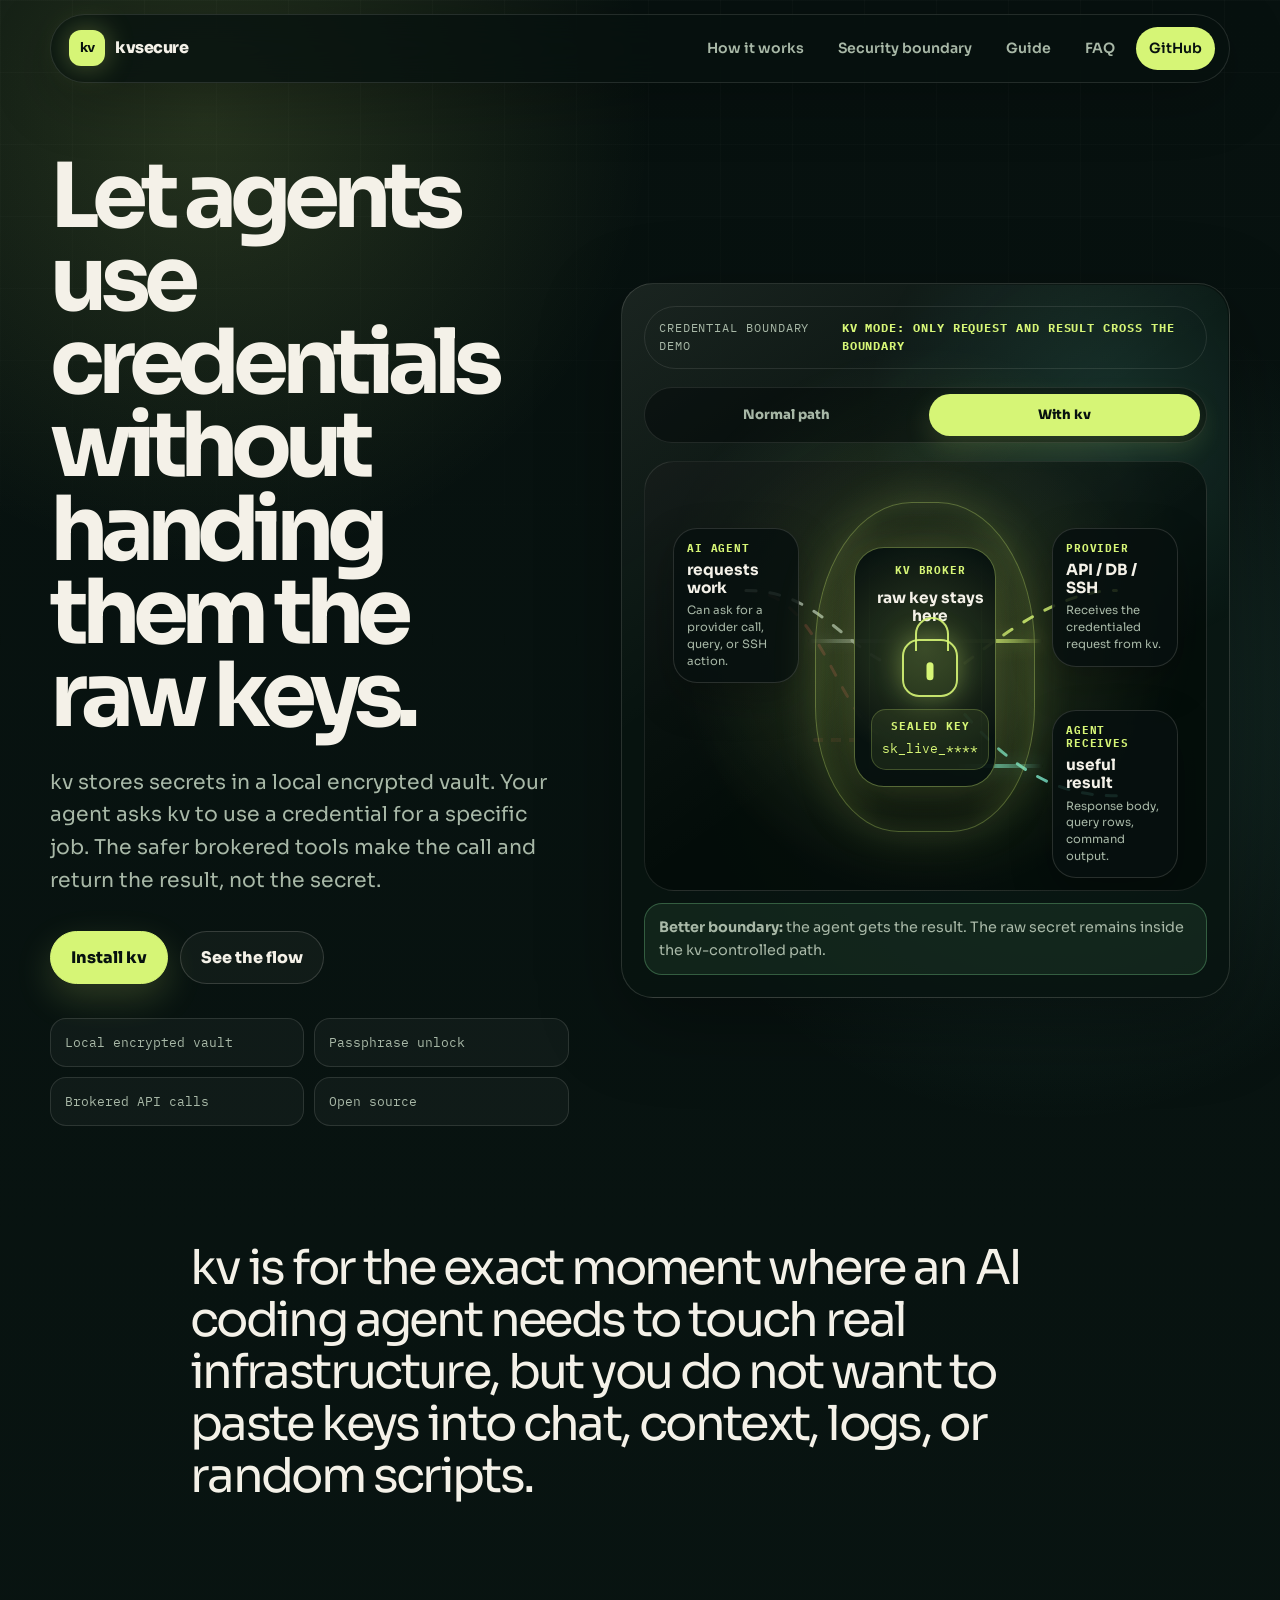
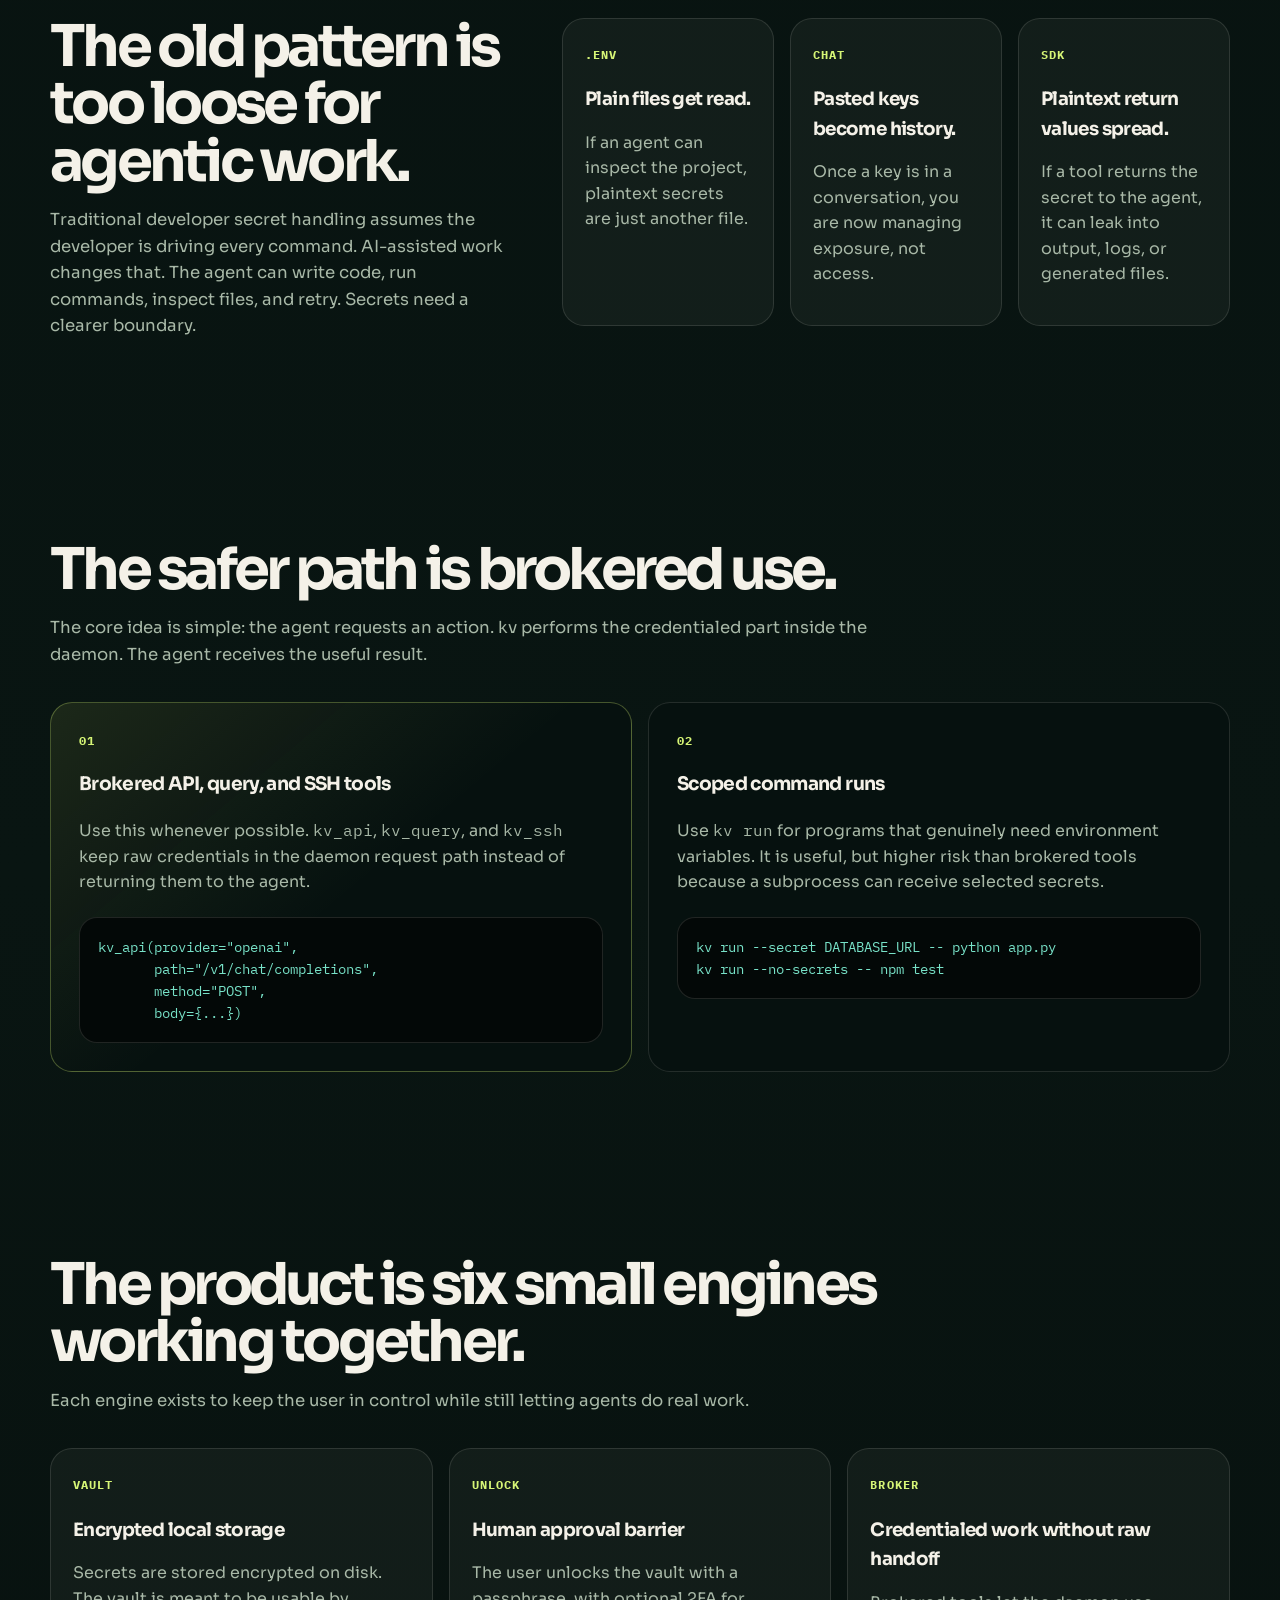
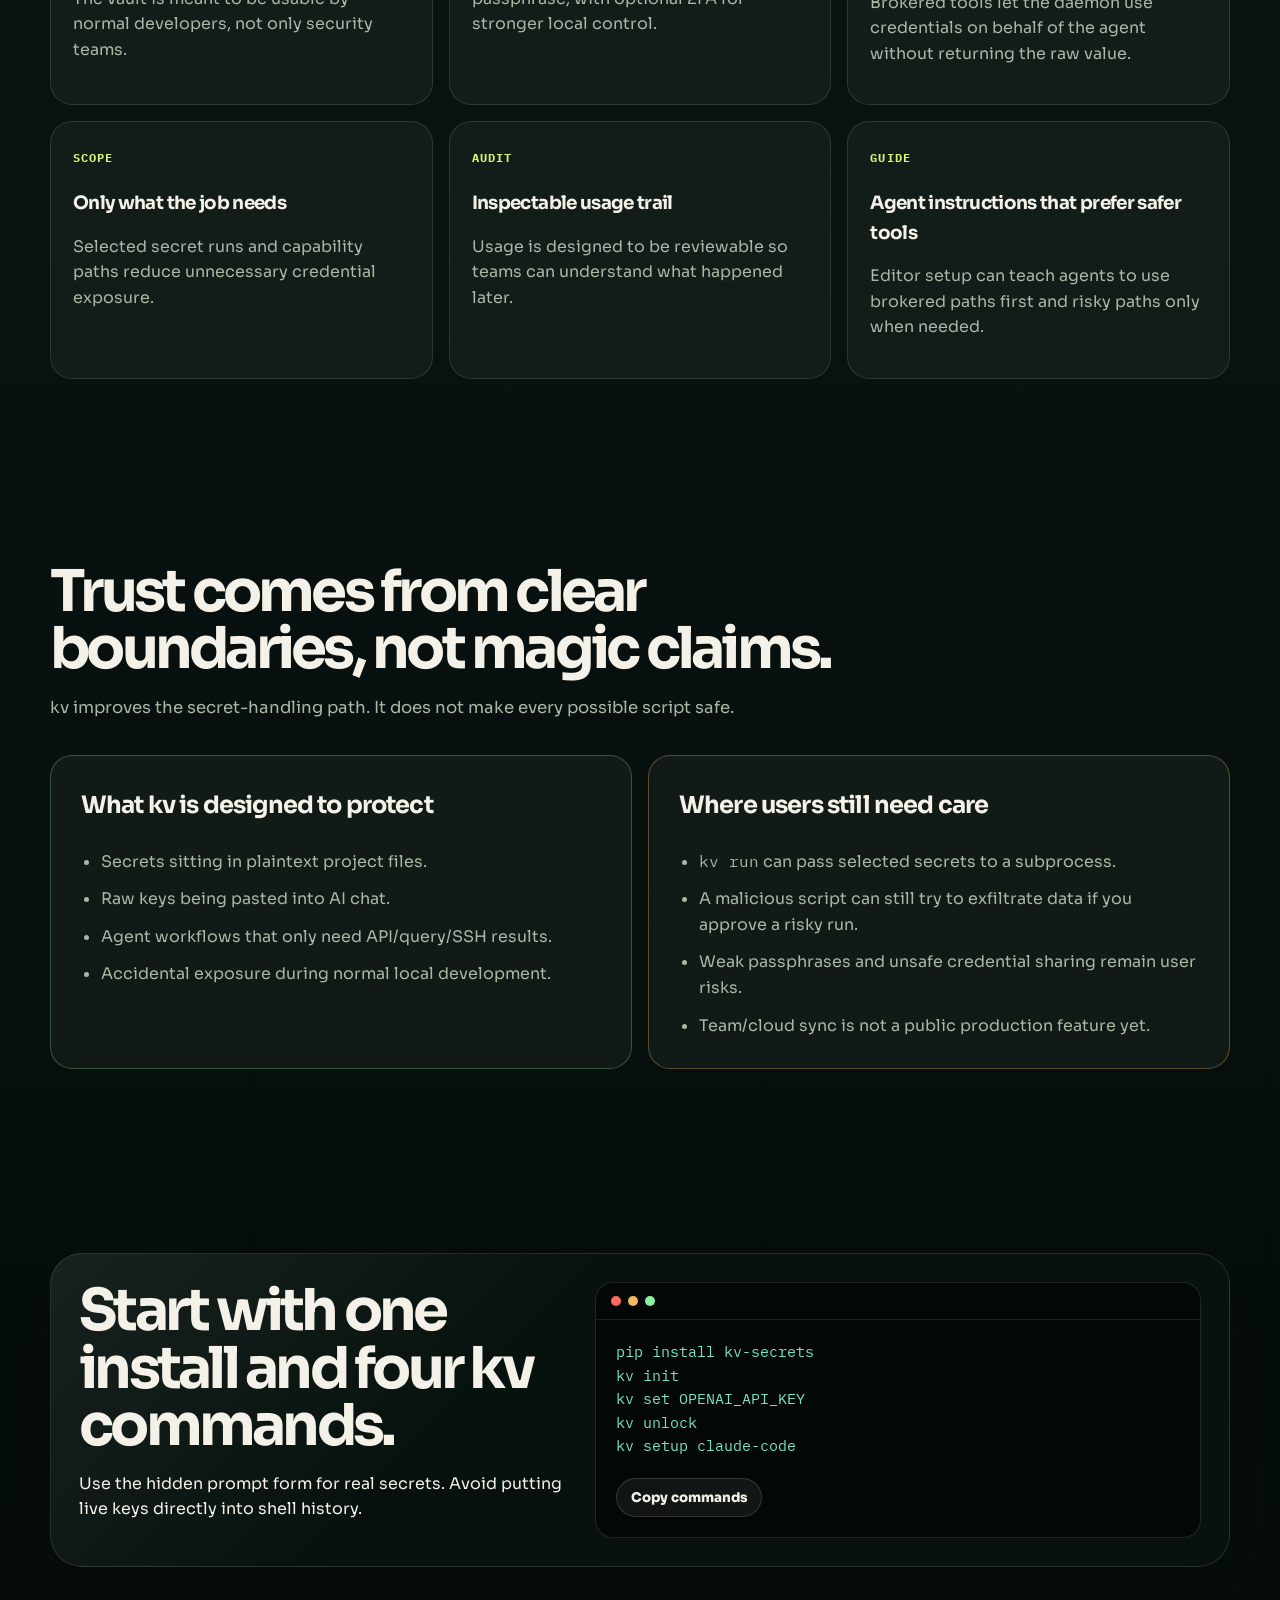
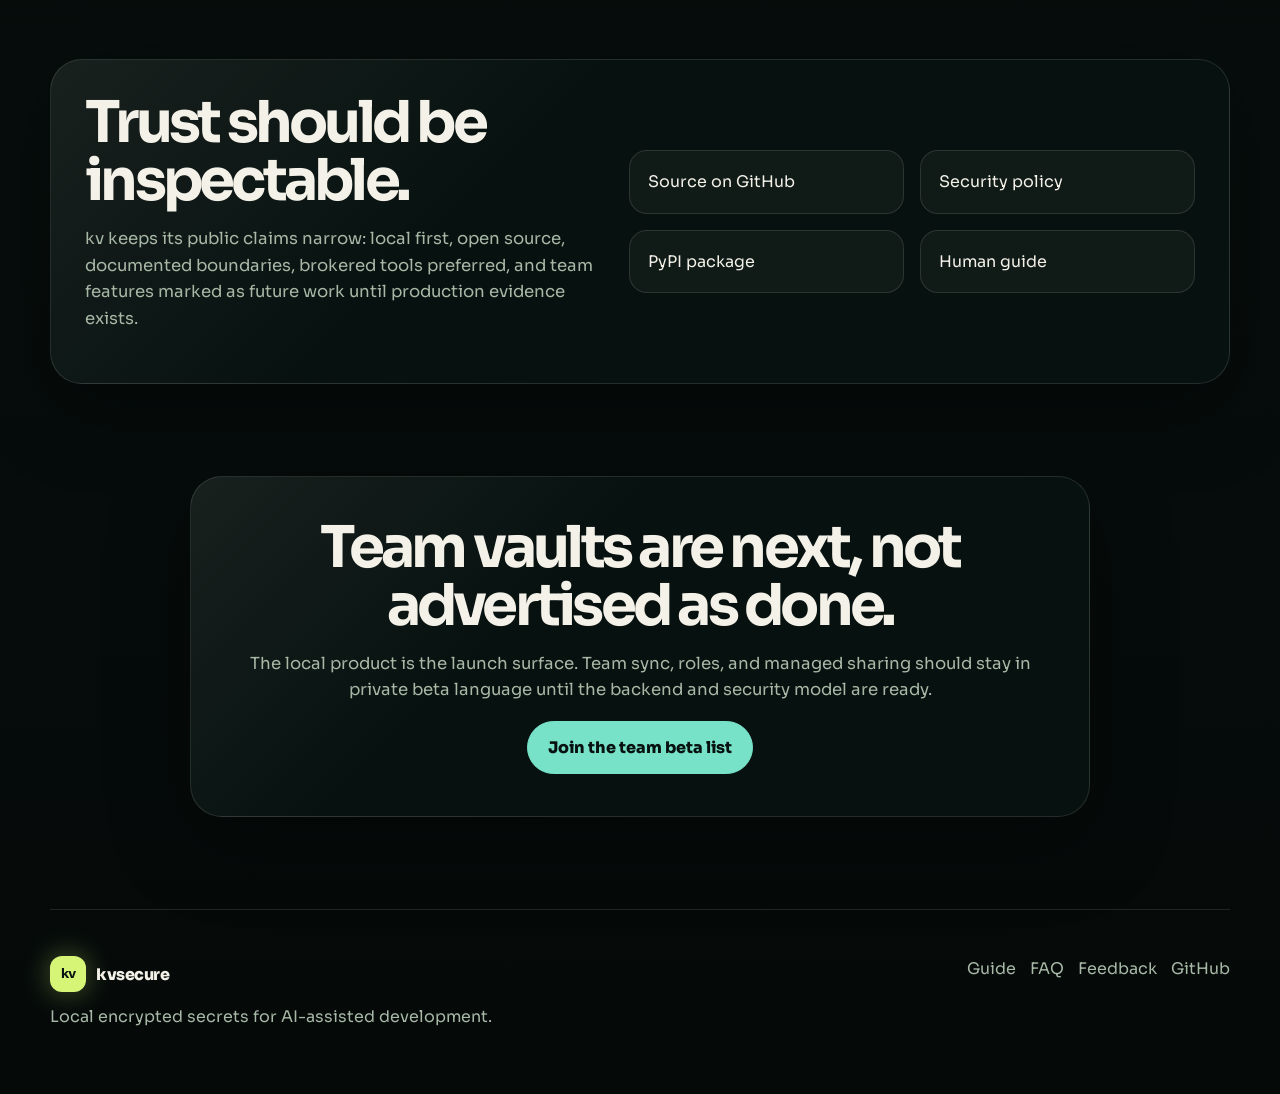
==== commit 487d39af: "Rework hero credential animation" ====
--- a/index.html
+++ b/index.html
@@ -71,41 +71,42 @@
       </div>
 
       <div class="scenario-panel normal-panel" data-scenario="normal" aria-label="Normal path where a raw secret reaches the agent or subprocess">
-        <div class="scenario-grid">
-          <article class="actor-card agent-card">
+        <div class="credential-stage unsafe-stage" aria-label="Normal path visual: raw credential crosses through the work path">
+          <svg class="stage-lines" viewBox="0 0 100 100" preserveAspectRatio="none" aria-hidden="true">
+            <path class="stage-path danger-path danger-a" d="M18 30 C29 30 36 30 44 30" stroke="#ff6b5f" stroke-width="3" stroke-dasharray="10 14" fill="none" stroke-linecap="round"></path>
+            <path class="stage-path danger-path danger-b" d="M50 39 C52 48 52 56 52 66" stroke="#ff6b5f" stroke-width="3" stroke-dasharray="10 14" fill="none" stroke-linecap="round"></path>
+            <path class="stage-path danger-path danger-c" d="M59 72 C68 72 76 72 84 72" stroke="#ff6b5f" stroke-width="3" stroke-dasharray="10 14" fill="none" stroke-linecap="round"></path>
+            <path class="stage-path unsafe-return" d="M84 78 C64 88 39 88 18 78" stroke="#78e2c8" stroke-width="3" stroke-dasharray="10 14" fill="none" stroke-linecap="round"></path>
+          </svg>
+          <span class="beam danger-beam beam-agent-secret" aria-hidden="true"></span>
+          <span class="beam danger-beam beam-secret-process" aria-hidden="true"></span>
+          <span class="beam danger-beam beam-process-provider" aria-hidden="true"></span>
+          <span class="beam result-beam beam-provider-result" aria-hidden="true"></span>
+          <article class="stage-node stage-agent">
             <span>AI agent</span>
             <strong>reads, runs, retries</strong>
             <small>Powerful, but not a vault boundary.</small>
           </article>
-          <article class="actor-card secret-card danger-card">
+          <article class="stage-node stage-secret danger-node">
             <span>Plain secret</span>
             <strong>sk_live_****</strong>
             <small>.env, chat paste, log, or script input.</small>
           </article>
-          <article class="actor-card process-card danger-card">
+          <article class="stage-node stage-process danger-node">
             <span>Process</span>
             <strong>env / stdout / files</strong>
             <small>The raw value can spread after handoff.</small>
           </article>
-          <article class="actor-card provider-card">
+          <article class="stage-node stage-provider">
             <span>Provider</span>
             <strong>API response</strong>
             <small>The work succeeds, but the key travelled.</small>
           </article>
-        </div>
-        <div class="flow-lanes" aria-label="Normal credential movement">
-          <div class="lane danger-lane">
-            <span>raw key copied</span>
-            <div class="lane-track"><i>KEY</i></div>
-          </div>
-          <div class="lane danger-lane">
-            <span>secret in process</span>
-            <div class="lane-track"><i>ENV</i></div>
-          </div>
-          <div class="lane result-lane">
-            <span>result returns</span>
-            <div class="lane-track"><i>OK</i></div>
-          </div>
+          <article class="stage-node stage-result">
+            <span>Agent sees</span>
+            <strong>raw path residue</strong>
+            <small>Output, logs, files, and retries can carry traces.</small>
+          </article>
         </div>
         <div class="boundary-note danger-note">
           <strong>Weak boundary:</strong> the raw secret becomes available to the agent path or subprocess path.
@@ -113,64 +114,44 @@
       </div>
 
       <div class="scenario-panel kv-panel" data-scenario="kv" aria-label="kv path where request and result cross while raw secret stays inside kv">
-        <div class="scenario-grid">
-          <article class="actor-card agent-card">
+        <div class="credential-stage kv-stage" aria-label="kv brokered path visual: only request and result cross the boundary">
+          <svg class="stage-lines" viewBox="0 0 100 100" preserveAspectRatio="none" aria-hidden="true">
+            <path class="stage-path ghost-path" d="M18 30 C31 30 34 58 42 64" stroke="#ff6b5f" stroke-width="3" stroke-dasharray="10 14" fill="none" stroke-linecap="round"></path>
+            <path class="stage-path request-path" d="M18 30 C30 30 35 42 43 47" stroke="#a8b8a7" stroke-width="3" stroke-dasharray="10 14" fill="none" stroke-linecap="round"></path>
+            <path class="stage-path call-path" d="M57 47 C66 38 75 30 84 30" stroke="#d6f576" stroke-width="3" stroke-dasharray="10 14" fill="none" stroke-linecap="round"></path>
+            <path class="stage-path result-path" d="M57 59 C67 74 75 78 84 78" stroke="#78e2c8" stroke-width="3" stroke-dasharray="10 14" fill="none" stroke-linecap="round"></path>
+          </svg>
+          <span class="beam ghost-beam" aria-hidden="true"></span>
+          <span class="beam request-beam" aria-hidden="true"></span>
+          <span class="beam call-beam" aria-hidden="true"></span>
+          <span class="beam safe-result-beam" aria-hidden="true"></span>
+          <article class="stage-node stage-agent">
             <span>AI agent</span>
             <strong>requests work</strong>
             <small>Can ask for a provider call, query, or SSH action.</small>
           </article>
-          <article class="kv-core-card">
-            <div class="kv-core-header">
-              <span>kv process</span>
+          <div class="kv-chamber" aria-label="kv broker chamber where raw secret stays sealed">
+            <div class="kv-shield" aria-hidden="true"></div>
+            <div class="core-shell">
+              <span>kv broker</span>
               <strong>raw key stays here</strong>
-            </div>
-            <div class="kv-core-steps">
-              <div class="kv-step is-active" data-kv-step>
-                <span>1</span>
-                <p>Vault unlocked by user</p>
-              </div>
-              <div class="kv-step" data-kv-step>
-                <span>2</span>
-                <p>Secret scope checked</p>
-              </div>
-              <div class="kv-step" data-kv-step>
-                <span>3</span>
-                <p>Credential added inside broker</p>
-              </div>
-              <div class="kv-step" data-kv-step>
-                <span>4</span>
-                <p>Result returned, usage recorded</p>
+              <div class="core-lock" aria-hidden="true"></div>
+              <div class="sealed-capsule">
+                <span>sealed key</span>
+                <code>sk_live_****</code>
               </div>
             </div>
-            <div class="sealed-secret">
-              <span>sealed secret</span>
-              <code>sk_live_****</code>
-            </div>
-          </article>
-          <article class="actor-card provider-card">
+          </div>
+          <article class="stage-node stage-provider">
             <span>Provider</span>
             <strong>API / DB / SSH</strong>
             <small>Receives the credentialed request from kv.</small>
           </article>
-          <article class="actor-card result-card">
+          <article class="stage-node stage-result">
             <span>Agent receives</span>
             <strong>useful result</strong>
             <small>Response body, query rows, command output.</small>
           </article>
-        </div>
-        <div class="flow-lanes" aria-label="kv brokered credential movement">
-          <div class="lane request-lane">
-            <span>agent request</span>
-            <div class="lane-track"><i>REQ</i></div>
-          </div>
-          <div class="lane broker-lane">
-            <span>credentialed provider call</span>
-            <div class="lane-track"><i>AUTH</i></div>
-          </div>
-          <div class="lane result-lane">
-            <span>result only</span>
-            <div class="lane-track"><i>OK</i></div>
-          </div>
         </div>
         <div class="boundary-note good-note">
           <strong>Better boundary:</strong> the agent gets the result. The raw secret remains inside the kv-controlled path.
--- a/styles.css
+++ b/styles.css
@@ -357,274 +357,342 @@
   display: block;
 }
 
-.scenario-grid {
+.credential-stage {
   position: relative;
-  display: grid;
-  grid-template-columns: 1fr 1.08fr 1fr;
-  grid-template-rows: auto auto;
-  gap: 18px;
-  min-height: 0;
+  overflow: hidden;
+  min-height: 430px;
   margin-top: 10px;
-}
-
-.actor-card,
-.kv-core-card {
-  position: relative;
+  border: 1px solid rgba(244, 241, 232, 0.1);
+  border-radius: 30px;
+  background:
+    radial-gradient(circle at 50% 46%, rgba(214, 245, 118, 0.12), transparent 15rem),
+    linear-gradient(145deg, rgba(244, 241, 232, 0.055), transparent 52%),
+    rgba(3, 8, 7, 0.54);
+}
+
+.unsafe-stage {
+  background:
+    radial-gradient(circle at 52% 42%, rgba(255, 107, 95, 0.13), transparent 15rem),
+    linear-gradient(145deg, rgba(244, 241, 232, 0.045), transparent 52%),
+    rgba(3, 8, 7, 0.54);
+}
+
+.stage-lines {
+  position: absolute;
+  inset: 0;
+  z-index: 1;
+  width: 100%;
+  height: 100%;
+  pointer-events: none;
+}
+
+.stage-path {
+  fill: none;
+  stroke-linecap: round;
+  stroke-linejoin: round;
+  stroke-width: 3;
+  stroke-dasharray: 10 14;
+  stroke-dashoffset: 0;
+  opacity: 0.9;
+  vector-effect: non-scaling-stroke;
+}
+
+.request-path {
+  stroke: #a8b8a7;
+  filter: drop-shadow(0 0 8px rgba(168, 184, 167, 0.45));
+}
+
+.call-path {
+  stroke: #d6f576;
+  filter: drop-shadow(0 0 12px rgba(214, 245, 118, 0.58));
+}
+
+.result-path,
+.unsafe-return {
+  stroke: #78e2c8;
+  filter: drop-shadow(0 0 10px rgba(120, 226, 200, 0.42));
+}
+
+.danger-path,
+.ghost-path {
+  stroke: #ff6b5f;
+  filter: drop-shadow(0 0 10px rgba(255, 107, 95, 0.42));
+}
+
+.ghost-path {
+  opacity: 0.2;
+}
+
+.beam {
+  position: absolute;
+  z-index: 2;
+  height: 4px;
+  border-radius: 999px;
+  overflow: hidden;
+  opacity: 0.95;
+}
+
+.beam::after {
+  content: "";
+  position: absolute;
+  inset: 0;
+  background: linear-gradient(90deg, transparent, rgba(255, 255, 255, 0.92), transparent);
+  transform: translateX(-100%);
+}
+
+.danger-beam {
+  background: linear-gradient(90deg, transparent, rgba(255, 107, 95, 0.75), transparent);
+  box-shadow: 0 0 18px rgba(255, 107, 95, 0.32);
+}
+
+.result-beam,
+.safe-result-beam {
+  background: linear-gradient(90deg, transparent, rgba(120, 226, 200, 0.78), transparent);
+  box-shadow: 0 0 18px rgba(120, 226, 200, 0.3);
+}
+
+.request-beam {
+  left: 29%;
+  top: 177px;
+  width: 17%;
+  background: linear-gradient(90deg, transparent, rgba(168, 184, 167, 0.7), transparent);
+  box-shadow: 0 0 14px rgba(168, 184, 167, 0.24);
+}
+
+.call-beam {
+  left: 55%;
+  top: 177px;
+  width: 16%;
+  background: linear-gradient(90deg, transparent, rgba(214, 245, 118, 0.9), transparent);
+  box-shadow: 0 0 20px rgba(214, 245, 118, 0.38);
+}
+
+.safe-result-beam {
+  left: 55%;
+  top: 302px;
+  width: 16%;
+}
+
+.ghost-beam {
+  left: 30%;
+  top: 276px;
+  width: 16%;
+  background: repeating-linear-gradient(90deg, rgba(255, 107, 95, 0.4) 0 10px, transparent 10px 18px);
+  opacity: 0.22;
+}
+
+.beam-agent-secret {
+  left: 29%;
+  top: 142px;
+  width: 15%;
+}
+
+.beam-secret-process {
+  left: 50%;
+  top: 178px;
+  width: 4px;
+  height: 58px;
+  background: linear-gradient(180deg, transparent, rgba(255, 107, 95, 0.75), transparent);
+}
+
+.beam-process-provider {
+  left: 58%;
+  top: 304px;
+  width: 16%;
+}
+
+.beam-provider-result {
+  left: 29%;
+  top: 322px;
+  width: 15%;
+}
+
+.stage-node {
+  position: absolute;
   z-index: 3;
   display: grid;
   align-content: start;
+  width: 126px;
+  min-height: 108px;
   gap: 6px;
-  min-height: 118px;
-  padding: 16px;
+  padding: 13px;
   border: 1px solid rgba(244, 241, 232, 0.14);
   border-radius: 24px;
-  background: rgba(7, 17, 15, 0.9);
-  box-shadow: 0 16px 40px rgba(0, 0, 0, 0.24);
-}
-
-.actor-card span,
-.kv-core-header span,
-.sealed-secret span {
+  background: rgba(7, 17, 15, 0.88);
+  box-shadow: 0 16px 40px rgba(0, 0, 0, 0.26);
+}
+
+.stage-node span,
+.core-shell span,
+.sealed-capsule span {
   color: var(--accent);
-  font-family: var(--mono);
-  font-size: 0.72rem;
-  font-weight: 800;
-  letter-spacing: 0.08em;
-  text-transform: uppercase;
-}
-
-.actor-card strong,
-.kv-core-header strong {
-  font-size: 1.04rem;
-  line-height: 1.2;
-}
-
-.actor-card small {
-  color: var(--muted);
-  font-size: 0.78rem;
-}
-
-.danger-card {
-  border-color: rgba(255, 107, 95, 0.36);
-  background:
-    linear-gradient(145deg, rgba(255, 107, 95, 0.12), transparent 62%),
-    rgba(7, 17, 15, 0.9);
-}
-
-.agent-card {
-  grid-column: 1;
-  grid-row: 1;
-}
-
-.secret-card {
-  grid-column: 2;
-  grid-row: 1;
-}
-
-.process-card,
-.kv-core-card {
-  grid-column: 2;
-  grid-row: 1 / span 2;
-}
-
-.provider-card {
-  grid-column: 3;
-  grid-row: 1;
-}
-
-.result-card {
-  grid-column: 1;
-  grid-row: 2;
-}
-
-.normal-panel .process-card {
-  grid-row: 2;
-}
-
-.normal-panel .provider-card {
-  grid-row: 2;
-}
-
-.kv-core-card {
-  gap: 10px;
-  border-color: rgba(214, 245, 118, 0.34);
-  background:
-    radial-gradient(circle at 50% 30%, rgba(214, 245, 118, 0.15), transparent 12rem),
-    rgba(7, 17, 15, 0.94);
-}
-
-.kv-core-header {
-  display: grid;
-  gap: 4px;
-  text-align: center;
-}
-
-.kv-core-steps {
-  display: grid;
-  gap: 7px;
-}
-
-.kv-step {
-  display: flex;
-  align-items: center;
-  gap: 10px;
-  padding: 8px;
-  border: 1px solid rgba(244, 241, 232, 0.1);
-  border-radius: 14px;
-  color: var(--muted);
-  background: rgba(244, 241, 232, 0.035);
-  transition: border-color 0.25s ease, color 0.25s ease, transform 0.25s ease;
-}
-
-.kv-step span {
-  display: grid;
-  flex: 0 0 auto;
-  place-items: center;
-  width: 24px;
-  height: 24px;
-  border-radius: 9px;
-  color: #07110f;
-  background: var(--faint);
-  font-family: var(--mono);
-  font-size: 0.78rem;
-  font-weight: 800;
-}
-
-.kv-step p {
-  margin: 0;
-  font-size: 0.78rem;
-}
-
-.kv-step.is-active {
-  color: var(--text);
-  border-color: rgba(214, 245, 118, 0.42);
-  transform: translateX(4px);
-}
-
-.kv-step.is-active span {
-  background: var(--accent);
-  box-shadow: 0 0 22px rgba(214, 245, 118, 0.55);
-}
-
-.sealed-secret {
-  display: grid;
-  gap: 10px;
-  padding: 10px 12px;
-  border: 1px solid rgba(214, 245, 118, 0.24);
-  border-radius: 16px;
-  background: rgba(214, 245, 118, 0.08);
-}
-
-.sealed-secret code {
-  display: block;
-  color: var(--accent);
-  font-size: 0.84rem;
-  line-height: 1.2;
-}
-
-.flow-lanes {
-  display: grid;
-  grid-template-columns: repeat(3, minmax(0, 1fr));
-  gap: 8px;
-  margin-top: 14px;
-}
-
-.lane {
-  display: grid;
-  gap: 7px;
-  align-content: start;
-  padding: 8px 10px;
-  border: 1px solid rgba(244, 241, 232, 0.1);
-  border-radius: 16px;
-  background: rgba(3, 8, 7, 0.48);
-}
-
-.lane > span {
-  color: var(--muted);
   font-family: var(--mono);
   font-size: 0.68rem;
   font-weight: 800;
   letter-spacing: 0.08em;
   line-height: 1.2;
-  min-height: 2.4em;
   text-transform: uppercase;
 }
 
-.lane-track {
-  position: relative;
-  overflow: hidden;
-  height: 26px;
-  border-radius: 999px;
-  background: rgba(244, 241, 232, 0.05);
-}
-
-.lane-track::before {
+.stage-node strong,
+.core-shell strong {
+  font-size: 0.96rem;
+  line-height: 1.16;
+}
+
+.stage-node small {
+  color: var(--muted);
+  font-size: 0.72rem;
+  line-height: 1.45;
+}
+
+.danger-node {
+  border-color: rgba(255, 107, 95, 0.38);
+  background:
+    linear-gradient(145deg, rgba(255, 107, 95, 0.12), transparent 68%),
+    rgba(7, 17, 15, 0.9);
+}
+
+.stage-agent {
+  left: 5%;
+  top: 66px;
+}
+
+.stage-provider {
+  right: 5%;
+  top: 66px;
+}
+
+.stage-result {
+  right: 5%;
+  top: 248px;
+}
+
+.unsafe-stage .stage-secret {
+  left: calc(50% - 63px);
+  top: 66px;
+}
+
+.unsafe-stage .stage-process {
+  left: calc(50% - 63px);
+  top: 248px;
+}
+
+.unsafe-stage .stage-result {
+  left: 5%;
+  right: auto;
+}
+
+.kv-chamber {
+  position: absolute;
+  z-index: 3;
+  left: calc(50% - 80px);
+  top: 64px;
+  display: grid;
+  place-items: center;
+  width: 160px;
+  min-height: 282px;
+}
+
+.kv-shield {
+  position: absolute;
+  inset: -24px -30px;
+  border: 1px solid rgba(214, 245, 118, 0.34);
+  border-radius: 44% 44% 38% 38%;
+  background:
+    linear-gradient(90deg, rgba(214, 245, 118, 0.08), transparent 32%, transparent 68%, rgba(214, 245, 118, 0.08)),
+    radial-gradient(circle at 50% 50%, rgba(214, 245, 118, 0.11), transparent 62%);
+  box-shadow:
+    inset 0 0 32px rgba(214, 245, 118, 0.13),
+    0 0 44px rgba(214, 245, 118, 0.16);
+}
+
+.kv-shield::before,
+.kv-shield::after {
   content: "";
   position: absolute;
-  left: 8px;
-  right: 8px;
+  top: 16%;
+  bottom: 16%;
+  width: 1px;
+  background: linear-gradient(180deg, transparent, rgba(214, 245, 118, 0.65), transparent);
+}
+
+.kv-shield::before {
+  left: 24%;
+}
+
+.kv-shield::after {
+  right: 24%;
+}
+
+.core-shell {
+  position: relative;
+  z-index: 2;
+  display: grid;
+  justify-items: center;
+  gap: 12px;
+  width: 142px;
+  min-height: 224px;
+  padding: 16px;
+  border: 1px solid rgba(214, 245, 118, 0.38);
+  border-radius: 30px;
+  text-align: center;
+  background:
+    radial-gradient(circle at 50% 42%, rgba(214, 245, 118, 0.18), transparent 7rem),
+    rgba(7, 17, 15, 0.95);
+  box-shadow:
+    0 0 34px rgba(214, 245, 118, 0.18),
+    0 18px 52px rgba(0, 0, 0, 0.34);
+}
+
+.core-lock {
+  position: relative;
+  width: 56px;
+  height: 58px;
+  margin-top: 2px;
+  border: 2px solid rgba(214, 245, 118, 0.9);
+  border-radius: 17px;
+  background: rgba(214, 245, 118, 0.08);
+  box-shadow: 0 0 26px rgba(214, 245, 118, 0.35);
+}
+
+.core-lock::before {
+  content: "";
+  position: absolute;
+  left: 11px;
+  top: -24px;
+  width: 30px;
+  height: 32px;
+  border: 2px solid rgba(214, 245, 118, 0.9);
+  border-bottom: 0;
+  border-radius: 18px 18px 0 0;
+}
+
+.core-lock::after {
+  content: "";
+  position: absolute;
+  left: 50%;
   top: 50%;
-  height: 2px;
-  transform: translateY(-50%);
+  width: 7px;
+  height: 18px;
   border-radius: 999px;
-  background: linear-gradient(90deg, transparent, currentColor, transparent);
-  opacity: 0.5;
-}
-
-.lane-track i {
-  position: absolute;
-  left: 8px;
-  top: 50%;
+  background: var(--accent);
+  transform: translate(-50%, -32%);
+}
+
+.sealed-capsule {
   display: grid;
-  place-items: center;
-  min-width: 46px;
-  height: 20px;
-  padding: 0 8px;
-  border-radius: 999px;
-  color: #07110f;
-  font-family: var(--mono);
-  font-size: 0.66rem;
-  font-style: normal;
-  font-weight: 900;
-  transform: translateY(-50%);
-}
-
-.danger-lane {
-  border-color: rgba(255, 107, 95, 0.24);
-  color: var(--danger);
-}
-
-.danger-lane .lane-track i {
-  background: var(--danger);
-  box-shadow: 0 0 24px rgba(255, 107, 95, 0.4);
-}
-
-.request-lane {
-  color: var(--muted);
-}
-
-.request-lane .lane-track i {
-  background: var(--muted);
-}
-
-.broker-lane {
-  border-color: rgba(214, 245, 118, 0.22);
+  gap: 5px;
+  width: 100%;
+  padding: 10px;
+  border: 1px solid rgba(214, 245, 118, 0.22);
+  border-radius: 15px;
+  background: rgba(214, 245, 118, 0.08);
+}
+
+.sealed-capsule code {
   color: var(--accent);
-}
-
-.broker-lane .lane-track i {
-  background: var(--accent);
-  box-shadow: 0 0 24px rgba(214, 245, 118, 0.42);
-}
-
-.result-lane {
-  border-color: rgba(120, 226, 200, 0.22);
-  color: var(--accent-2);
-}
-
-.result-lane .lane-track i {
-  background: var(--accent-2);
-  box-shadow: 0 0 24px rgba(120, 226, 200, 0.34);
+  font-size: 0.82rem;
 }
 
 .boundary-note {
@@ -1172,43 +1240,83 @@
 }
 
 @media (prefers-reduced-motion: no-preference) {
-  .lane-track i {
-    animation: lane-sweep 3.8s ease-in-out infinite;
-  }
-
-  .lane:nth-child(2) .lane-track i {
+  .stage-path {
+    animation: stage-flow 4s linear infinite;
+  }
+
+  .beam::after {
+    animation: beam-sweep 2.7s ease-in-out infinite;
+  }
+
+  .danger-b,
+  .call-path,
+  .call-beam::after,
+  .beam-secret-process::after {
     animation-delay: 0.55s;
   }
 
-  .lane:nth-child(3) .lane-track i {
+  .danger-c,
+  .result-path,
+  .unsafe-return,
+  .safe-result-beam::after,
+  .beam-process-provider::after {
     animation-delay: 1.1s;
   }
 
-  .kv-core-card {
-    animation: broker-pulse 3s ease-in-out infinite;
-  }
-}
-
-@keyframes lane-sweep {
-  0%, 12% {
-    left: 8px;
+  .beam-provider-result::after {
+    animation-delay: 1.65s;
+  }
+
+  .kv-shield {
+    animation: shield-breathe 3.6s ease-in-out infinite;
+  }
+
+  .core-shell {
+    animation: core-breathe 3.6s ease-in-out infinite;
+  }
+}
+
+@keyframes stage-flow {
+  100% {
+    stroke-dashoffset: -80;
+  }
+}
+
+@keyframes beam-sweep {
+  0%, 15% {
     opacity: 0;
-  }
-  20%, 78% {
+    transform: translateX(-110%);
+  }
+  30%, 78% {
     opacity: 1;
   }
   100% {
-    left: calc(100% - 54px);
     opacity: 0;
-  }
-}
-
-@keyframes broker-pulse {
+    transform: translateX(110%);
+  }
+}
+
+@keyframes shield-breathe {
   0%, 100% {
-    box-shadow: 0 0 0 rgba(214, 245, 118, 0);
+    opacity: 0.68;
+    transform: scale(0.985);
   }
   50% {
-    box-shadow: 0 0 36px rgba(214, 245, 118, 0.45);
+    opacity: 1;
+    transform: scale(1.015);
+  }
+}
+
+@keyframes core-breathe {
+  0%, 100% {
+    box-shadow:
+      0 0 24px rgba(214, 245, 118, 0.13),
+      0 18px 52px rgba(0, 0, 0, 0.34);
+  }
+  50% {
+    box-shadow:
+      0 0 44px rgba(214, 245, 118, 0.3),
+      0 18px 52px rgba(0, 0, 0, 0.34);
   }
 }
 
@@ -1223,8 +1331,10 @@
     transition: none;
   }
 
-  .lane-track i,
-  .kv-core-card {
+  .stage-path,
+  .beam::after,
+  .kv-shield,
+  .core-shell {
     animation: none;
   }
 }
@@ -1317,34 +1427,45 @@
     flex-direction: column;
   }
 
-  .scenario-grid {
-    grid-template-columns: 1fr;
-    grid-template-rows: none;
+  .credential-stage {
+    display: grid;
     min-height: 0;
-  }
-
-  .agent-card,
-  .secret-card,
-  .process-card,
-  .provider-card,
-  .result-card,
-  .kv-core-card,
-  .normal-panel .process-card,
-  .normal-panel .provider-card {
-    grid-column: auto;
-    grid-row: auto;
-  }
-
-  .lane {
-    grid-template-columns: 1fr;
-  }
-
-  .flow-lanes {
-    grid-template-columns: 1fr;
-  }
-
-  .lane-track {
-    height: 28px;
+    gap: 12px;
+    padding: 14px;
+  }
+
+  .stage-lines {
+    display: none;
+  }
+
+  .beam {
+    display: none;
+  }
+
+  .stage-node,
+  .kv-chamber {
+    position: relative;
+    inset: auto;
+    left: auto;
+    right: auto;
+    top: auto;
+    bottom: auto;
+    width: 100%;
+    min-height: auto;
+    transform: none;
+  }
+
+  .kv-chamber {
+    min-height: 260px;
+  }
+
+  .kv-shield {
+    inset: 4px;
+  }
+
+  .core-shell {
+    width: min(100%, 220px);
+    margin: 0 auto;
   }
 
   .site-footer {
